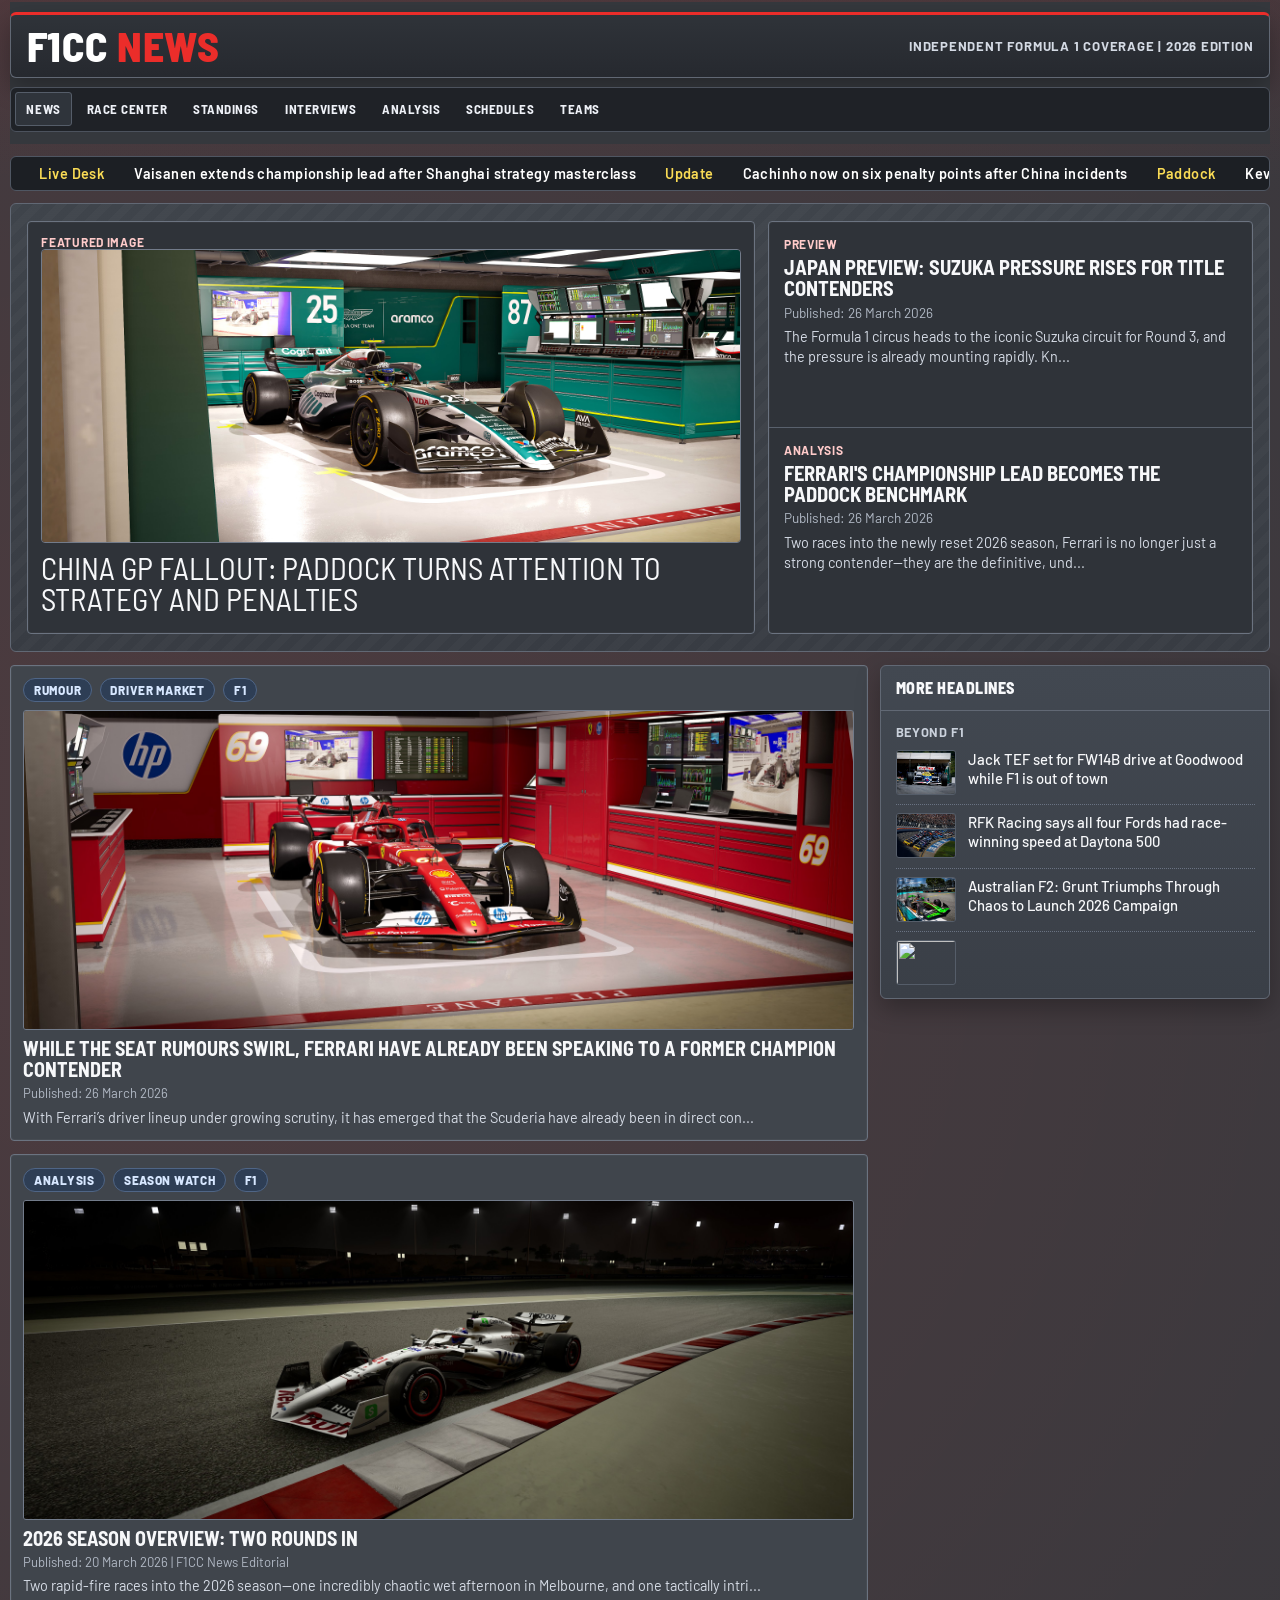
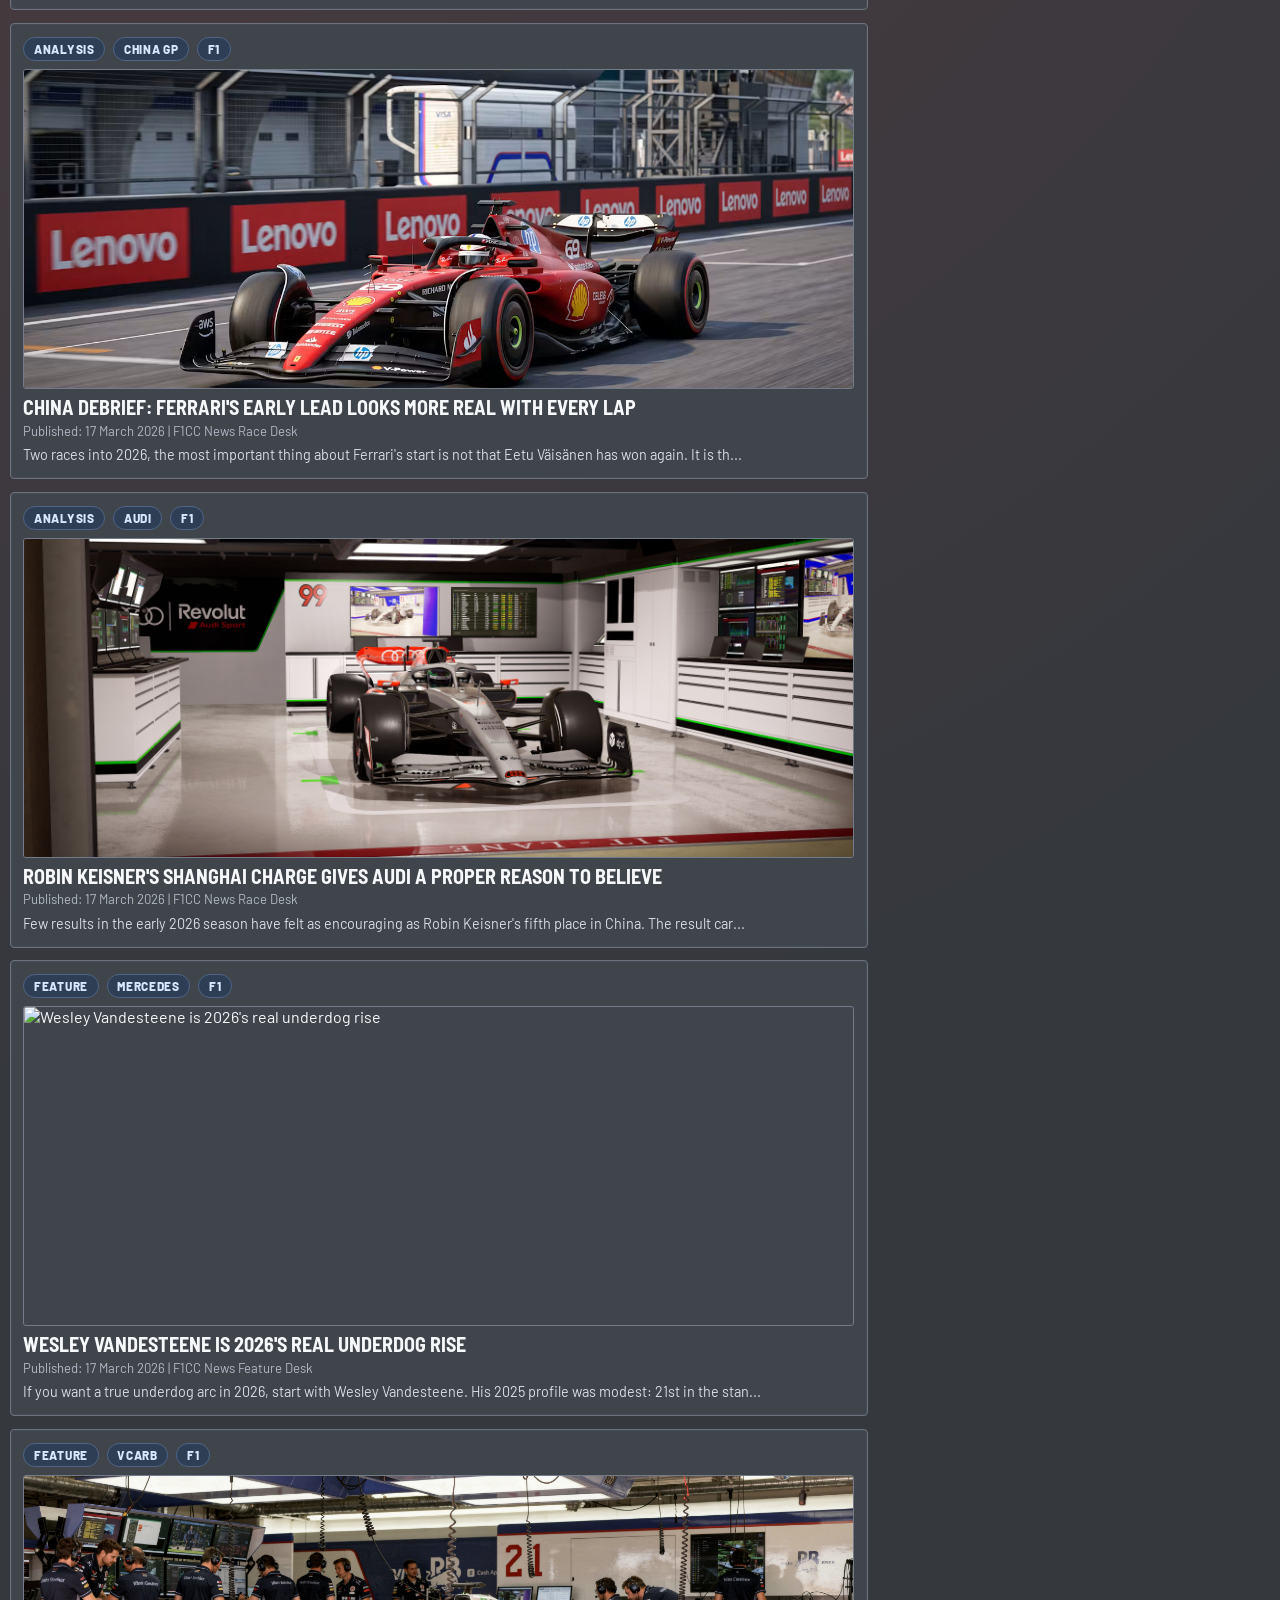
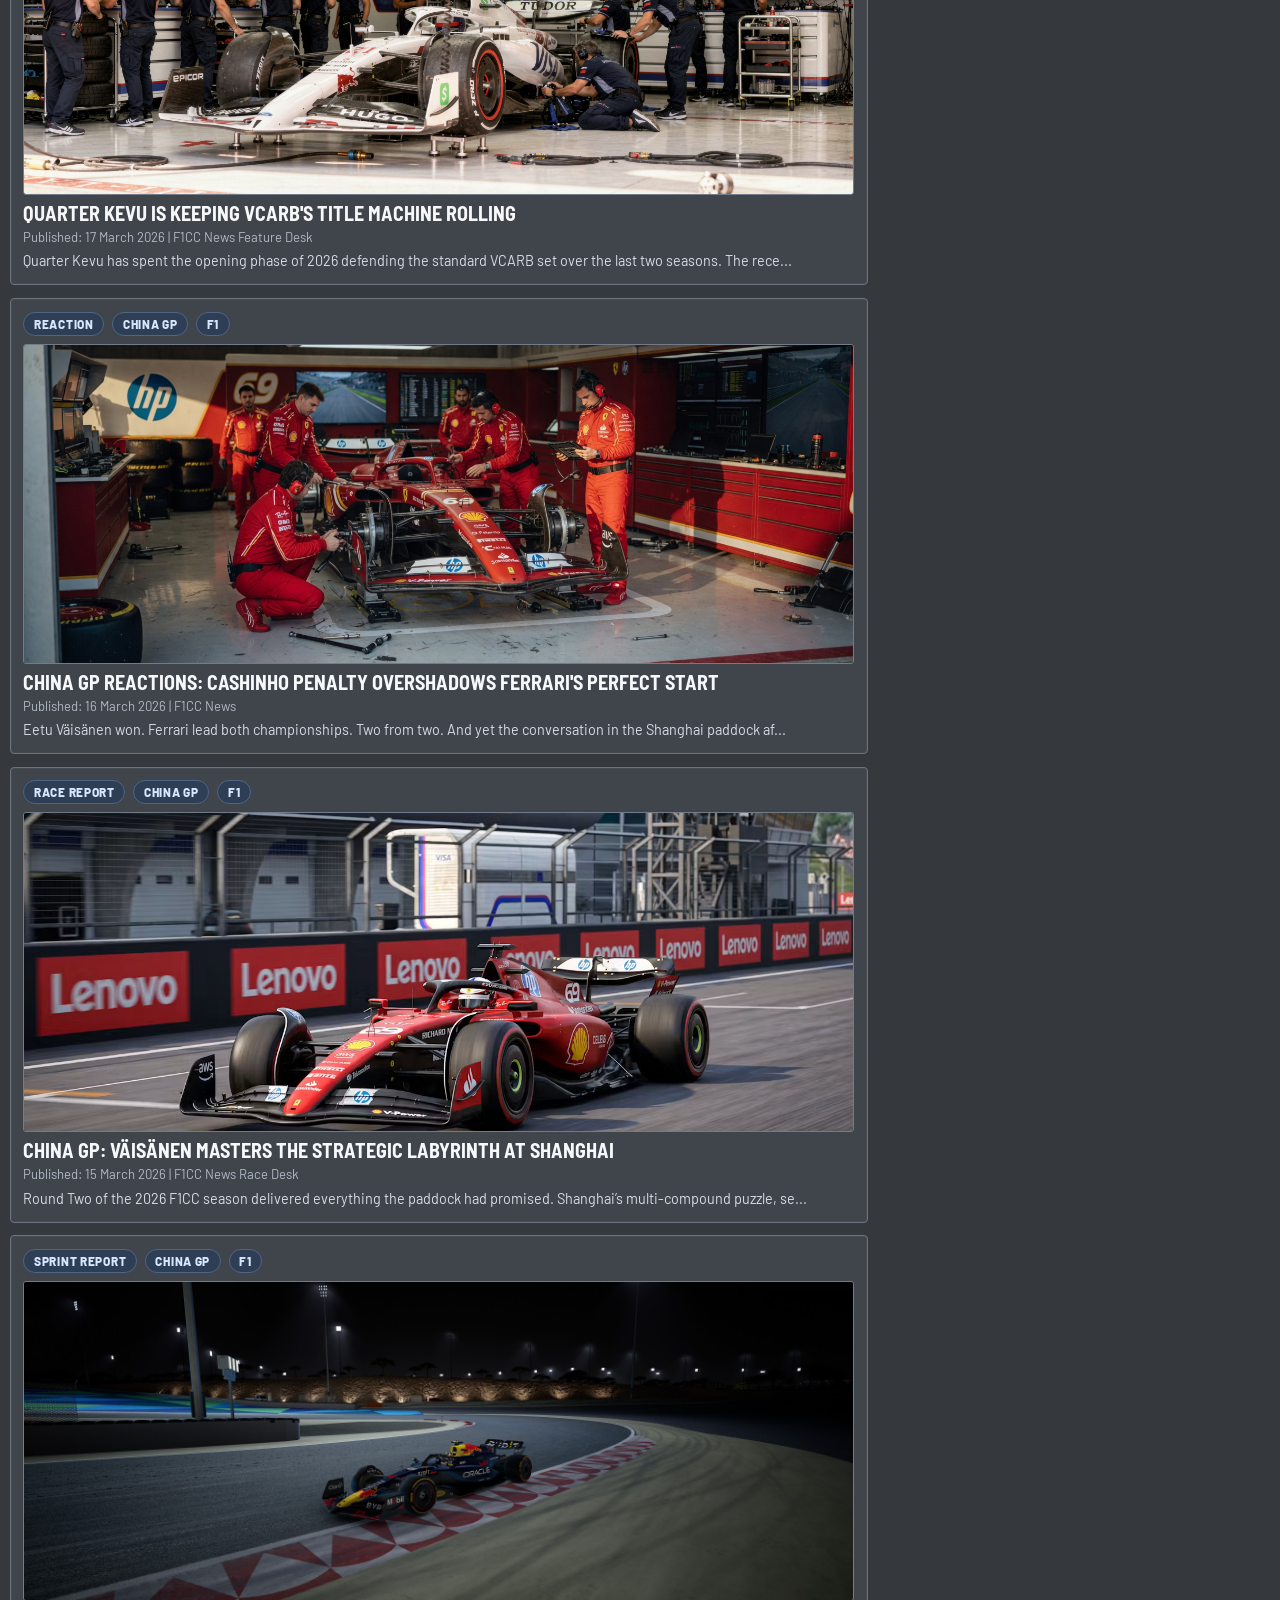
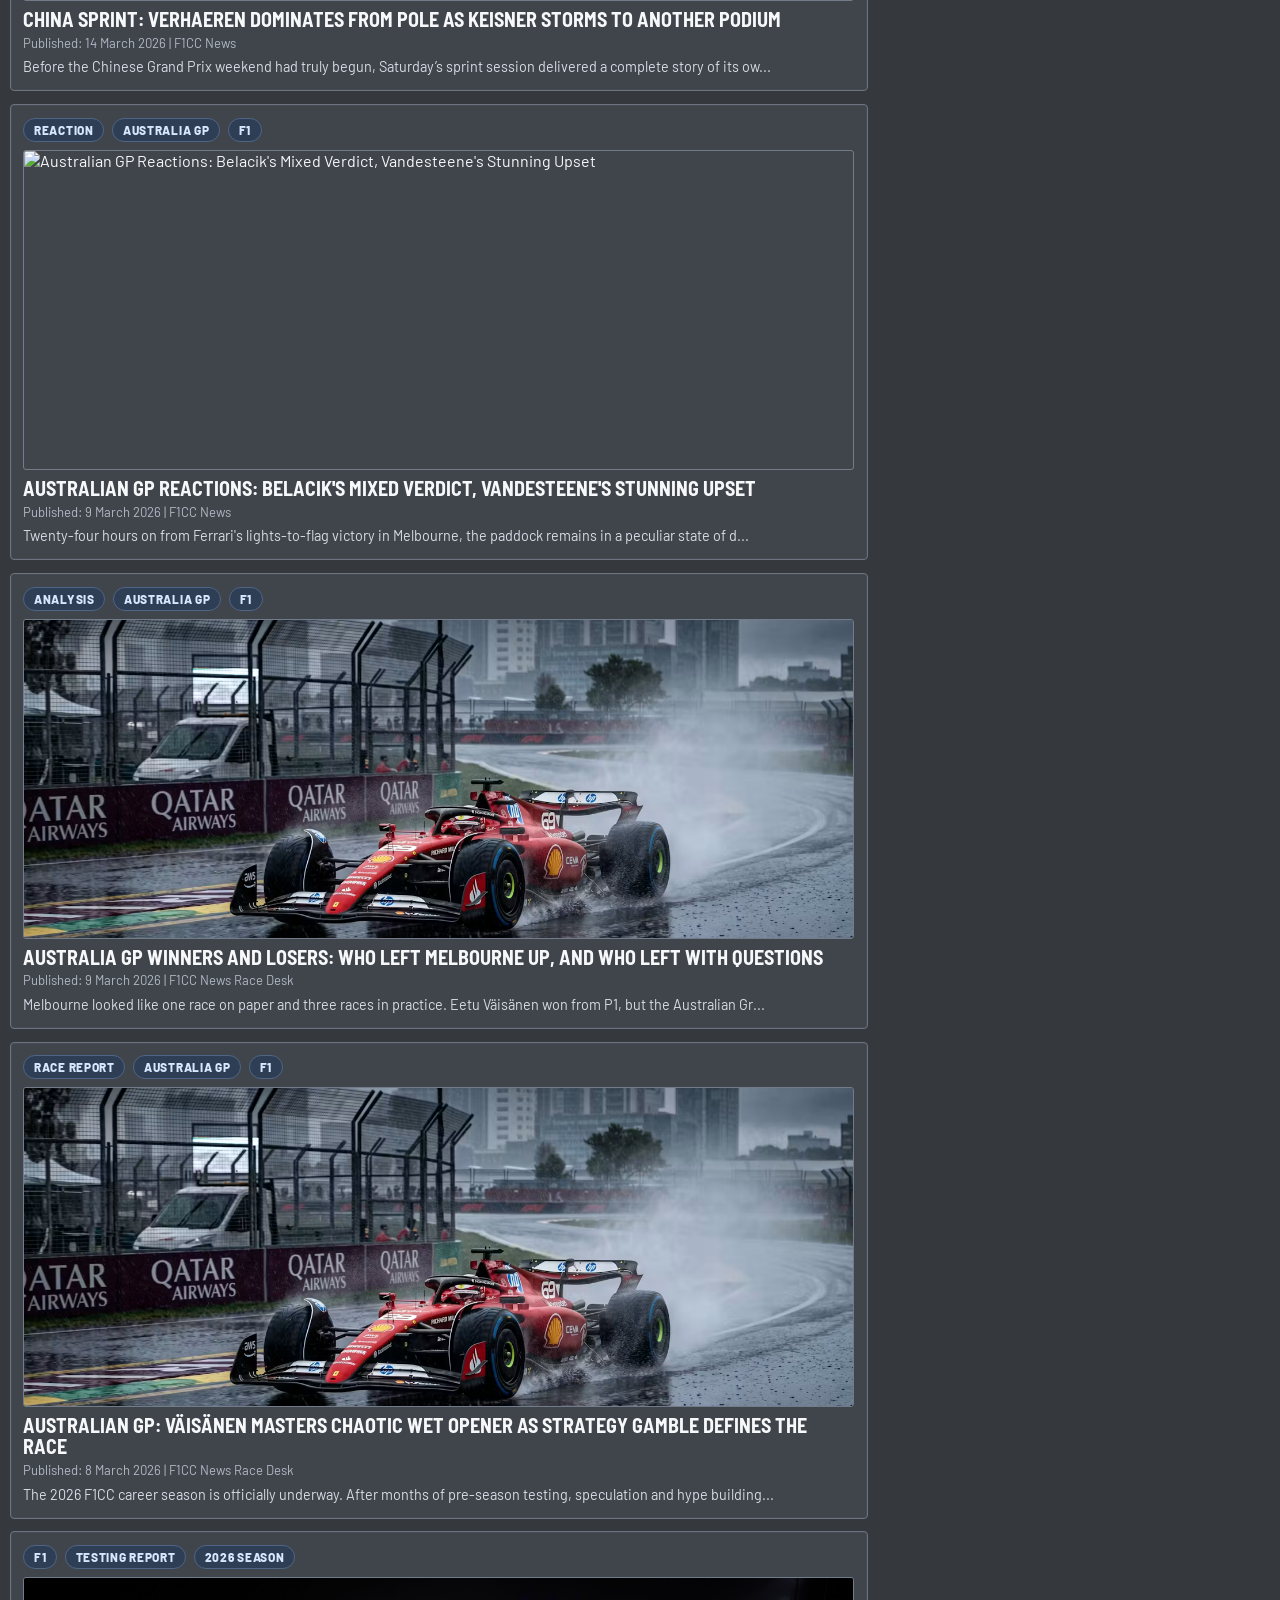
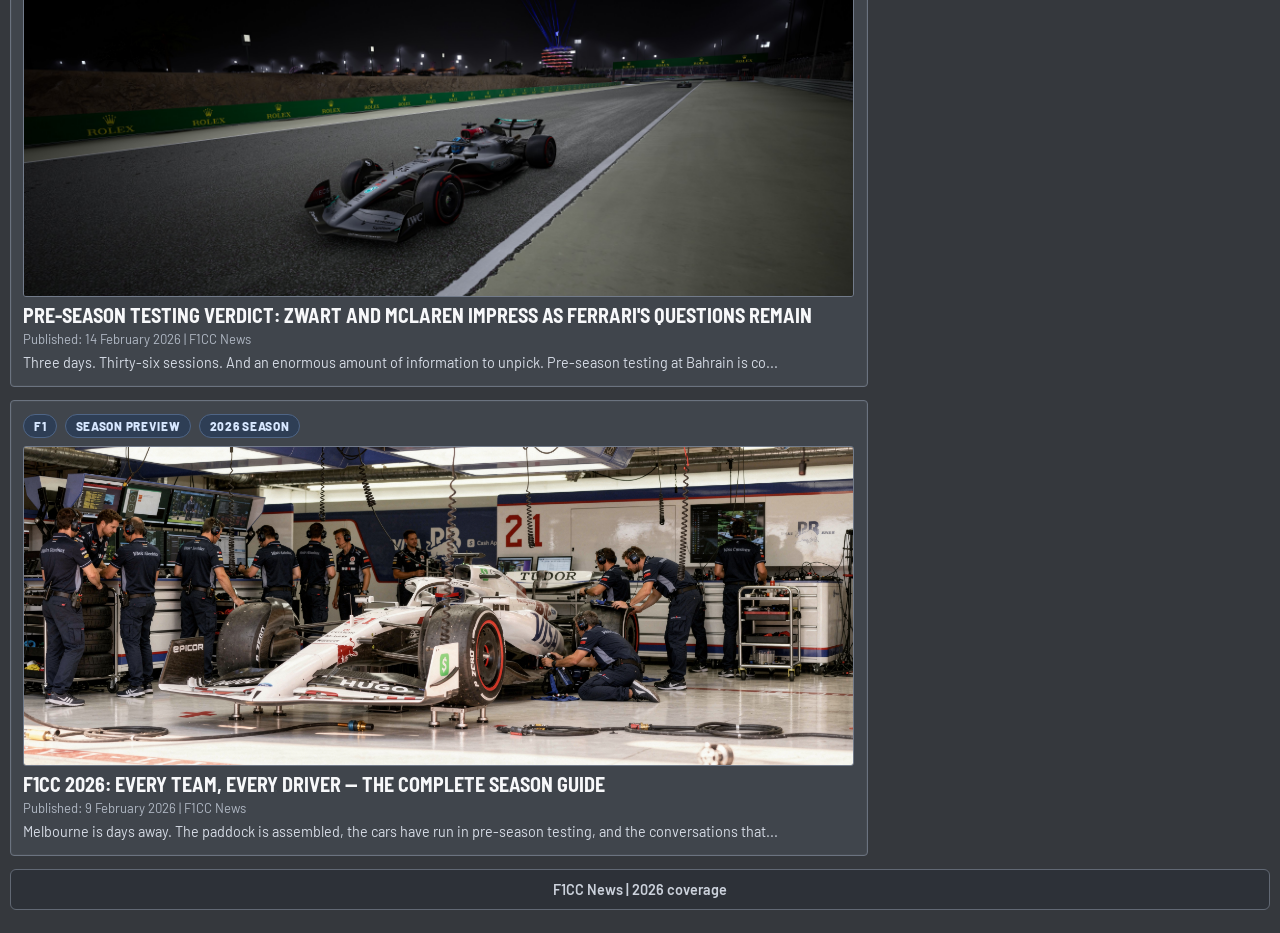
==== index.html @ 39b9d7d0 "Fix" ====
<!DOCTYPE html>
<html lang="en">
<head>
	<meta charset="UTF-8">
	<meta name="viewport" content="width=device-width, initial-scale=1.0">
	<title>F1CC News | 2026 Desk</title>
	<link rel="preconnect" href="https://fonts.googleapis.com">
	<link rel="preconnect" href="https://fonts.gstatic.com" crossorigin>
	<link href="https://fonts.googleapis.com/css2?family=Barlow:wght@400;500;700;800&family=Barlow+Semi+Condensed:wght@500;700;800&display=swap" rel="stylesheet">
	<style>
		:root {
			--bg: #35383d;
			--bg-soft: #3e4248;
			--paper: #454a51;
			--paper-2: #4a5058;
			--ink: #f7f8fa;
			--muted: #ccd2dc;
			--line: #616874;
			--brand: #eb2d2a;
			--brand-dark: #b11f1d;
			--accent: #ff514d;
			--shadow: 0 10px 24px rgba(0, 0, 0, 0.28);
			--radius: 6px;
		}

		* {
			box-sizing: border-box;
		}

		body {
			margin: 0;
			font-family: "Barlow", sans-serif;
			color: var(--ink);
			background:
				linear-gradient(180deg, rgba(235, 45, 42, 0.08), transparent 180px),
				radial-gradient(circle at 12% 12%, rgba(255, 81, 77, 0.12), transparent 28%),
				var(--bg);
			min-height: 100vh;
		}

		body.dialog-open {
			overflow: hidden;
		}

		.site-shell {
			width: min(1280px, calc(100% - 1.2rem));
			margin: 0.75rem auto 1.4rem;
			position: relative;
		}

		.topbar {
			display: flex;
			align-items: center;
			justify-content: space-between;
			border: 1px solid var(--line);
			border-radius: var(--radius);
			background: linear-gradient(180deg, #2f3339 0%, #26292f 100%);
			box-shadow: var(--shadow);
			padding: 0.7rem 1rem;
			gap: 1rem;
			overflow: hidden;
			border-top: 3px solid var(--brand);
		}

		.brand {
			font-family: "Barlow Semi Condensed", sans-serif;
			font-size: clamp(1.85rem, 4vw, 2.6rem);
			letter-spacing: 0.02em;
			line-height: 0.95;
			margin: 0;
			color: #ffffff;
			white-space: nowrap;
			font-weight: 800;
			text-transform: uppercase;
		}

		.brand span {
			color: var(--brand);
		}

		.tagline {
			font-weight: 700;
			color: #d4dae4;
			font-size: 0.82rem;
			text-transform: uppercase;
			letter-spacing: 0.06em;
			white-space: nowrap;
		}

		.nav-row {
			margin-top: 0.55rem;
			background: #1f2227;
			border: 1px solid #4c525d;
			border-radius: var(--radius);
			display: flex;
			gap: 0.2rem;
			padding: 0.28rem;
			overflow-x: auto;
		}

		.nav-link {
			color: #eef1f7;
			text-decoration: none;
			text-transform: uppercase;
			font-family: "Barlow Semi Condensed", sans-serif;
			font-weight: 700;
			letter-spacing: 0.04em;
			font-size: 0.82rem;
			padding: 0.5rem 0.65rem;
			border-radius: 3px;
			border: 1px solid transparent;
			white-space: nowrap;
		}

		.nav-link:hover,
		.nav-link.active {
			background: #2f343b;
			border-color: #555d69;
		}

		.ticker-wrap {
			margin-top: 0.7rem;
			background: #1c1f24;
			color: #fff;
			border-radius: var(--radius);
			overflow: hidden;
			border: 1px solid #4f5662;
		}

		.ticker {
			display: inline-block;
			padding: 0.5rem 0;
			white-space: nowrap;
			animation: ticker 28s linear infinite;
			font-weight: 600;
			letter-spacing: 0.03em;
			font-size: 0.9rem;
		}

		.ticker span {
			margin: 0 1.8rem;
			color: #f9db55;
		}

		@keyframes ticker {
			from { transform: translateX(0); }
			to { transform: translateX(-50%); }
		}

		.hero {
			margin-top: 0.8rem;
			padding: 1.05rem;
			border: 1px solid var(--line);
			border-radius: var(--radius);
			background: linear-gradient(180deg, #3f444b 0%, #383c43 100%);
			position: relative;
			overflow: hidden;
		}

		.hero::before {
			content: "";
			position: absolute;
			inset: 0;
			background: repeating-linear-gradient(135deg, rgba(255, 255, 255, 0.02) 0 8px, rgba(255, 255, 255, 0) 8px 16px);
			pointer-events: none;
		}

		.hero h2 {
			font-family: "Barlow Semi Condensed", sans-serif;
			font-size: clamp(1.7rem, 5vw, 2.6rem);
			margin: 0;
			color: #ffffff;
			letter-spacing: -0.02em;
			line-height: 1;
			max-width: 18ch;
			position: relative;
			z-index: 2;
			text-transform: uppercase;
		}

		.hero p {
			max-width: 75ch;
			color: #d2d9e3;
			font-size: 0.97rem;
			margin-bottom: 0;
			position: relative;
			z-index: 2;
		}

		.frontpage {
			display: grid;
			grid-template-columns: minmax(0, 1.2fr) minmax(280px, 0.8fr);
			gap: 0.8rem;
			align-items: stretch;
			position: relative;
			z-index: 2;
		}

		.feature-card,
		.headline-stack {
			border: 1px solid #6b7380;
			border-radius: 4px;
			background: #2f3339;
			box-shadow: inset 0 0 0 1px rgba(255, 255, 255, 0.03);
		}

		.feature-card {
			padding: 0.8rem;
		}

		.feature-card a,
		.headline-link {
			color: inherit;
			text-decoration: none;
		}

		.feature-title {
			margin: 0.55rem 0 0.35rem;
			font-family: "Barlow Semi Condensed", sans-serif;
			font-size: clamp(1.3rem, 2.4vw, 2rem);
			line-height: 1.02;
			text-transform: uppercase;
		}

		.feature-kicker,
		.headline-kicker {
			font-size: 0.75rem;
			text-transform: uppercase;
			letter-spacing: 0.06em;
			color: #ffcbca;
			font-weight: 700;
		}

		.feature-card .img-placeholder {
			min-height: 250px;
			margin: 0;
		}

		.feature-card img,
		.teaser-image {
			width: 100%;
			height: auto;
			max-height: 320px;
			object-fit: cover;
			border-radius: 4px;
			border: 1px solid #727b8a;
			display: block;
		}

		.headline-stack {
			display: grid;
			gap: 0;
			overflow: hidden;
		}

		.headline-link {
			display: block;
			padding: 0.95rem;
			border-bottom: 1px solid #59616d;
			transition: background 0.15s ease;
		}

		.headline-link:last-child {
			border-bottom: 0;
		}

		.headline-link:hover {
			background: #3a4048;
		}

		.headline-link h3 {
			margin: 0.35rem 0 0.25rem;
			font-family: "Barlow Semi Condensed", sans-serif;
			font-size: 1.28rem;
			line-height: 1.04;
			text-transform: uppercase;
		}

		.headline-link p {
			margin: 0;
			color: #d5dbe4;
			font-size: 0.92rem;
			line-height: 1.35;
		}

		.front-teasers {
			display: grid;
			gap: 0.8rem;
		}

		.teaser-card {
			background: #40454c;
			border: 1px solid #6b7380;
			border-radius: 4px;
			padding: 0.8rem;
			box-shadow: inset 0 0 0 1px rgba(255, 255, 255, 0.03);
		}

		.teaser-card a {
			color: inherit;
			text-decoration: none;
		}

		.teaser-card h3 {
			margin: 0.5rem 0 0.25rem;
			font-family: "Barlow Semi Condensed", sans-serif;
			font-size: 1.25rem;
			text-transform: uppercase;
			line-height: 1.05;
		}

		.teaser-card p {
			margin: 0;
			color: #d6dce6;
		}

		.content-layout {
			display: grid;
			grid-template-columns: minmax(0, 2.2fr) minmax(260px, 1fr);
			gap: 0.8rem;
			align-items: start;
			margin-top: 0.8rem;
		}

		.grid {
			display: grid;
			grid-template-columns: 1fr;
			gap: 0.8rem;
			margin-top: 0;
		}

		.article {
			background: var(--paper);
			border: 1px solid var(--line);
			border-radius: var(--radius);
			box-shadow: var(--shadow);
			overflow: hidden;
			opacity: 0;
			transform: translateY(16px);
			animation: reveal 0.55s ease forwards;
		}

		.article:nth-child(2) {
			animation-delay: 0.18s;
		}

		@keyframes reveal {
			to {
				opacity: 1;
				transform: translateY(0);
			}
		}

		.article-head {
			padding: 0.95rem 0.95rem 0.75rem;
			border-bottom: 1px solid var(--line);
			background: linear-gradient(180deg, #4d535c 0%, #434952 100%);
		}

		.label-row {
			display: flex;
			flex-wrap: wrap;
			gap: 0.5rem;
			margin-bottom: 0.65rem;
		}

		.pill {
			border-radius: 999px;
			padding: 0.25rem 0.6rem;
			font-size: 0.74rem;
			font-weight: 800;
			letter-spacing: 0.06em;
			text-transform: uppercase;
			border: 1px solid transparent;
		}

		.pill.breaking {
			background: #582527;
			color: #ffd2d0;
			border-color: #8a3b3f;
		}

		.pill.analysis {
			background: #2e3e55;
			color: #d7e7ff;
			border-color: #4f6586;
		}

		.article h3 {
			margin: 0;
			font-size: clamp(1.32rem, 2.4vw, 1.95rem);
			line-height: 1.06;
			font-family: "Barlow Semi Condensed", sans-serif;
			text-transform: uppercase;
			letter-spacing: -0.01em;
		}

		.meta {
			margin-top: 0.55rem;
			color: #c7cdd7;
			font-weight: 600;
			font-size: 0.85rem;
		}

		.action-row {
			display: flex;
			flex-wrap: wrap;
			gap: 0.45rem;
			margin-top: 0.75rem;
		}

		.fake-btn {
			background: #2a2e35;
			color: #f5f7fc;
			border: 1px solid #666f7c;
			border-radius: 3px;
			padding: 0.35rem 0.55rem;
			font-size: 0.74rem;
			font-weight: 700;
			letter-spacing: 0.04em;
			text-transform: uppercase;
		}

		.fake-btn.primary {
			background: #a52624;
			border-color: #d53f3c;
		}

		.article-body {
			padding: 0.95rem;
			line-height: 1.55;
			font-size: 0.98rem;
			color: #eef2f8;
		}

		.img-placeholder {
			display: grid;
			place-items: center;
			min-height: 210px;
			margin: 0.5rem 0 0.8rem;
			border-radius: 4px;
			border: 1px dashed #7c8695;
			background:
				linear-gradient(180deg, rgba(255, 255, 255, 0.03), rgba(255, 255, 255, 0.01)),
				repeating-linear-gradient(45deg, rgba(255, 255, 255, 0.03) 0 10px, rgba(255, 255, 255, 0) 10px 20px);
			color: #d4dbe7;
			font-family: "Barlow Semi Condensed", sans-serif;
			font-size: 0.96rem;
			letter-spacing: 0.05em;
			text-transform: uppercase;
		}

		.image-card {
			margin: 0.5rem 0 0.8rem;
		}

		.image-card img {
			display: block;
			width: 100%;
			height: auto;
			max-height: 420px;
			object-fit: cover;
			border-radius: 4px;
			border: 1px solid #727b8a;
		}

		.image-card figcaption {
			font-size: 0.78rem;
			color: #c3cbd8;
			margin-top: 0.36rem;
			text-transform: uppercase;
			letter-spacing: 0.04em;
		}

		.img-slot {
			display: flex;
			flex-direction: column;
			gap: 0.32rem;
		}

		.img-slot img {
			display: block;
			width: 100%;
			height: 92px;
			object-fit: cover;
			border-radius: 4px;
			border: 1px solid #727b8a;
		}

		.img-row {
			display: grid;
			grid-template-columns: repeat(3, minmax(0, 1fr));
			gap: 0.45rem;
			margin: 0.35rem 0 0.8rem;
		}

		.img-row .img-placeholder {
			min-height: 92px;
			margin: 0;
			font-size: 0.75rem;
		}

		.article-body h4 {
			margin: 1.15rem 0 0.5rem;
			font-size: 1.05rem;
			color: #ffffff;
			border-left: 3px solid var(--brand);
			padding-left: 0.5rem;
			line-height: 1.2;
			text-transform: uppercase;
			font-family: "Barlow Semi Condensed", sans-serif;
			letter-spacing: 0.03em;
		}

		.article-body p {
			margin: 0.6rem 0;
		}

		dialog.news-dialog {
			width: min(980px, calc(100% - 1rem));
			max-height: calc(100vh - 1rem);
			padding: 0;
			border: 1px solid #6b7380;
			border-radius: 6px;
			background: #3f444b;
			color: var(--ink);
			box-shadow: 0 22px 60px rgba(0, 0, 0, 0.55);
			overflow: auto;
		}

		dialog.news-dialog::backdrop {
			background: rgba(7, 8, 10, 0.78);
			backdrop-filter: blur(2px);
		}

		.dialog-bar {
			display: flex;
			align-items: center;
			justify-content: space-between;
			gap: 0.75rem;
			padding-bottom: 0.65rem;
			margin-bottom: 0.65rem;
			border-bottom: 1px solid #69727f;
		}

		.dialog-label {
			font-family: "Barlow Semi Condensed", sans-serif;
			text-transform: uppercase;
			letter-spacing: 0.05em;
			font-size: 0.85rem;
			font-weight: 800;
			color: #ffcbca;
		}

		.dialog-close {
			border: 1px solid #69727f;
			border-radius: 3px;
			background: #2d3138;
			color: #ffffff;
			padding: 0.35rem 0.6rem;
			font-weight: 700;
			text-transform: uppercase;
			letter-spacing: 0.04em;
		}

		.dialog-close:hover {
			background: #3a4048;
		}

		.dialog-shell {
			padding: 0.95rem;
		}

		.sidebar {
			border: 1px solid var(--line);
			border-radius: var(--radius);
			background: linear-gradient(180deg, #424851 0%, #3a3f47 100%);
			box-shadow: var(--shadow);
			overflow: hidden;
		}

		.sidebar-head {
			padding: 0.8rem 0.9rem;
			border-bottom: 1px solid var(--line);
			font-family: "Barlow Semi Condensed", sans-serif;
			font-size: 1rem;
			font-weight: 800;
			text-transform: uppercase;
			letter-spacing: 0.03em;
		}

		.side-block {
			padding: 0.8rem 0.9rem;
			border-bottom: 1px solid #58606d;
		}

		.side-block:last-child {
			border-bottom: 0;
		}

		.side-title {
			margin: 0 0 0.6rem;
			font-size: 0.8rem;
			text-transform: uppercase;
			letter-spacing: 0.05em;
			color: #cad1dc;
		}

		.side-list {
			list-style: none;
			margin: 0;
			padding: 0;
			display: grid;
			gap: 0.5rem;
		}

		.side-list li {
			padding-bottom: 0.45rem;
			border-bottom: 1px dotted #697282;
			font-size: 0.93rem;
			line-height: 1.25;
		}

		.side-list li:last-child {
			border-bottom: 0;
			padding-bottom: 0;
		}

		.side-thumb {
			min-height: 72px;
			margin-top: 0.55rem;
		}

		footer {
			margin-top: 0.8rem;
			border: 1px solid var(--line);
			border-radius: var(--radius);
			padding: 0.7rem 0.95rem;
			background: #2d3138;
			font-weight: 600;
			color: #ccd2dc;
			text-align: center;
			font-size: 0.9rem;
		}

		@media (max-width: 980px) {
			.content-layout {
				grid-template-columns: 1fr;
			}

			.frontpage {
				grid-template-columns: 1fr;
			}

			.sidebar {
				order: -1;
			}
		}

		@media (max-width: 720px) {
			.site-shell {
				width: calc(100% - 0.7rem);
				margin-top: 0.35rem;
			}

			.topbar {
				flex-direction: column;
				align-items: flex-start;
			}

			.tagline {
				font-size: 0.72rem;
			}

			.hero {
				padding: 0.85rem;
			}

			.article-head,
			.article-body {
				padding: 0.82rem;
			}

			.img-row {
				grid-template-columns: repeat(2, minmax(0, 1fr));
			}
		}
	</style>
</head>
<body>
	<main class="site-shell">
		<div class="sticky-header" style="position: sticky; top: 0; z-index: 100; padding-top: 0.6rem; padding-bottom: 0.8rem; margin-top: -0.6rem; background: var(--bg);">
        <header class="topbar">
          <a href="index.html" style="text-decoration: none; color: inherit;"><h1 class="brand">F1CC <span>News</span></h1></a>
          <div class="tagline">Independent Formula 1 Coverage | 2026 Edition</div>
        </header>
        <nav class="nav-row" style="margin-top: 0.55rem; background: #1f2227; border: 1px solid #4c525d; border-radius: var(--radius); display: flex; gap: 0.2rem; padding: 0.28rem; overflow-x: auto;" aria-label="Primary">
          <a class="nav-link active" href="index.html" style="color: #eef1f7; text-decoration: none; text-transform: uppercase; font-family: 'Barlow Semi Condensed', sans-serif; font-weight: 700; letter-spacing: 0.04em; font-size: 0.82rem; padding: 0.5rem 0.65rem; border-radius: 3px; white-space: nowrap;">News</a>
          <a class="nav-link" href="#" style="color: #eef1f7; text-decoration: none; text-transform: uppercase; font-family: 'Barlow Semi Condensed', sans-serif; font-weight: 700; letter-spacing: 0.04em; font-size: 0.82rem; padding: 0.5rem 0.65rem; border-radius: 3px; white-space: nowrap;">Race Center</a>
          <a class="nav-link" href="https://jrfoster09.github.io/f1cc-wiki/pages/season.html?year=2026" style="color: #eef1f7; text-decoration: none; text-transform: uppercase; font-family: 'Barlow Semi Condensed', sans-serif; font-weight: 700; letter-spacing: 0.04em; font-size: 0.82rem; padding: 0.5rem 0.65rem; border-radius: 3px; white-space: nowrap;">Standings</a>
          <a class="nav-link" href="#" style="color: #eef1f7; text-decoration: none; text-transform: uppercase; font-family: 'Barlow Semi Condensed', sans-serif; font-weight: 700; letter-spacing: 0.04em; font-size: 0.82rem; padding: 0.5rem 0.65rem; border-radius: 3px; white-space: nowrap;">Interviews</a>
          <a class="nav-link" href="#" style="color: #eef1f7; text-decoration: none; text-transform: uppercase; font-family: 'Barlow Semi Condensed', sans-serif; font-weight: 700; letter-spacing: 0.04em; font-size: 0.82rem; padding: 0.5rem 0.65rem; border-radius: 3px; white-space: nowrap;">Analysis</a>
          <a class="nav-link" href="#" style="color: #eef1f7; text-decoration: none; text-transform: uppercase; font-family: 'Barlow Semi Condensed', sans-serif; font-weight: 700; letter-spacing: 0.04em; font-size: 0.82rem; padding: 0.5rem 0.65rem; border-radius: 3px; white-space: nowrap;">Schedules</a>
          <a class="nav-link" href="https://jrfoster09.github.io/f1cc-wiki/pages/teams.html" style="color: #eef1f7; text-decoration: none; text-transform: uppercase; font-family: 'Barlow Semi Condensed', sans-serif; font-weight: 700; letter-spacing: 0.04em; font-size: 0.82rem; padding: 0.5rem 0.65rem; border-radius: 3px; white-space: nowrap;">Teams</a>
        </nav>
      </div>

		<div class="ticker-wrap" aria-label="news ticker">
			<div class="ticker">
				<span>Live Desk</span>Vaisanen extends championship lead after Shanghai strategy masterclass<span>Update</span>Cachinho now on six penalty points after China incidents<span>Paddock</span>Kevu limits losses and stays in title range<span>Focus</span>Suzuka pressure mounts before Round 3
			</div>
		</div>

		<section class="hero" id="hero-container"></section>

		<div class="content-layout">
			<section class="front-teasers" id="teasers-container"></section>

<!--
			<aside class="sidebar" aria-label="More stories">
				<div class="sidebar-head">More Headlines</div>
				<section class="side-block">
					<h4 class="side-title">Latest Updates</h4>
					<ul class="side-list">
						<li>JackTEF set for FW14B drive at Goodwood while F1 is out of town</li>
						<li>Ferrari approach to Liam Dela Cruz reportedly rejected after retirement</li>
						<li>RFK Racing says all four Fords had race-winning speed at Daytona 500</li>
					</ul>
					<div class="img-slot side-thumb">
						<img src="images/Fer EV Garage.jpg" alt="News headline image 1">
						<div class="img-placeholder">Sidebar image slot 1</div>
					</div>
				</section>

				<section class="side-block">
					<h4 class="side-title">Latest On Track</h4>
					<ul class="side-list">
						<li>China GP fallout: paddock turns attention to strategy and penalties</li>
						<li>Japan preview: Suzuka pressure rises for title contenders</li>
						<li>Ferrari's championship lead becomes the paddock benchmark</li>
					</ul>
					<div class="img-slot side-thumb">
						<img src="images/RB Roy Garage.png" alt="News headline image 2">
						<div class="img-placeholder">Sidebar image slot 2</div>
					</div>
				</section>
			</aside>
-->
			<div id="sidebar-container"></div>
		</div>

		<footer>
			F1CC News | 2026 coverage
		</footer>
	</main>
	<script src="stories.js"></script>
  <script src="sidebar.js"></script>







<script>
  function extractSnippet(html) {
      if (!html) return '';
      const tmp = document.createElement('div');
      tmp.innerHTML = html;
      let text = tmp.textContent || tmp.innerText || '';
      text = text.trim();
      return text.length > 120 ? text.substring(0, 117) + '...' : text;
  }

  function parseDateFromMeta(meta) {
    const m = (meta || '').match(/Published:\s*(\d+)\s+(\w+)\s+(\d{4})/);
    if (!m) return new Date(0);
    return new Date(m[2] + ' ' + m[1] + ', ' + m[3]);
  }

  async function initFrontPage() {
    await window.loadStories();
    const storiesArray = Object.entries(window.stories)
      .map(([key, story]) => ({ key, ...story }))
      .filter(s => Array.isArray(s.tags) && s.tags.includes('F1'));

    storiesArray.sort((a, b) => parseDateFromMeta(b.meta) - parseDateFromMeta(a.meta));

    const leadStory = storiesArray[0] || {};
    const topStory1 = storiesArray[1] || {};
    const topStory2 = storiesArray[2] || {};
    const teasers = storiesArray.slice(3);

    const heroContainer = document.getElementById('hero-container');
    if (heroContainer && leadStory.key) {
        heroContainer.innerHTML = `
        <div class="frontpage">
            <div class="feature-card">
                <div class="feature-kicker">Featured Image</div>
                <a href="article.html?story=${leadStory.key}" aria-label="Open ${leadStory.title}">
                    <img src="${leadStory.image}" alt="Lead Image" style="width:100%;height:auto;max-height:320px;object-fit:cover;border-radius:4px;border:1px solid #727b8a;display:block;">
                </a>
                <a href="article.html?story=${leadStory.key}">
                    <div class="feature-title">${leadStory.title}</div>
                </a>
            </div>
            <div class="headline-stack" aria-label="Top headlines">
                ${topStory1.key ? `<a class="headline-link" href="article.html?story=${topStory1.key}">
                    <div class="headline-kicker">${topStory1.kicker || 'Top Story'}</div>
                    <h3>${topStory1.title}</h3>
                    <p style="color: #b0b8c4; font-size: 0.85rem; margin-bottom: 0.3rem;">${topStory1.meta}</p>
                    <p style="color: #d6dce6; font-size: 0.9rem; line-height: 1.4;">${extractSnippet(topStory1.body)}</p>
                </a>` : ''}
                ${topStory2.key ? `<a class="headline-link" href="article.html?story=${topStory2.key}">
                    <div class="headline-kicker">${topStory2.kicker || 'Analysis'}</div>
                    <h3>${topStory2.title}</h3>
                    <p style="color: #b0b8c4; font-size: 0.85rem; margin-bottom: 0.3rem;">${topStory2.meta}</p>
                    <p style="color: #d6dce6; font-size: 0.9rem; line-height: 1.4;">${extractSnippet(topStory2.body)}</p>
                </a>` : ''}
            </div>
        </div>`;
    }

    const teasersContainer = document.getElementById('teasers-container');
    if (teasersContainer && teasers.length > 0) {
        teasersContainer.innerHTML = teasers.map(story => `
            <div class="teaser-card">
                <div class="label-row" style="display: flex; gap: 0.5rem; flex-wrap: wrap; margin-bottom: 0.5rem;">
                    ${(story.tags || []).map(tag => `<a href="tags.html?tag=${encodeURIComponent(tag)}" class="pill ${tag.toLowerCase() === 'breaking' ? 'breaking' : 'analysis'}">${tag}</a>`).join('')}
                </div>
                <a href="article.html?story=${story.key}">
                    <img class="teaser-image" src="${story.image}" alt="${story.title}" style="width:100%;height:auto;aspect-ratio:3/2;object-fit:cover;margin:0.5rem 0;border-radius:3px;">
                    <h3>${story.title}</h3>
                </a>
                <p style="color: #b0b8c4; font-size: 0.82rem; margin-top: 0.3rem; margin-bottom: 0.4rem;">${story.meta}</p>
                <p style="color: #d6dce6; font-size: 0.9rem; line-height: 1.4;">${extractSnippet(story.body)}</p>
            </div>
        `).join('');
    }
  }

  document.addEventListener('DOMContentLoaded', initFrontPage);
</script>
</body>
</html>
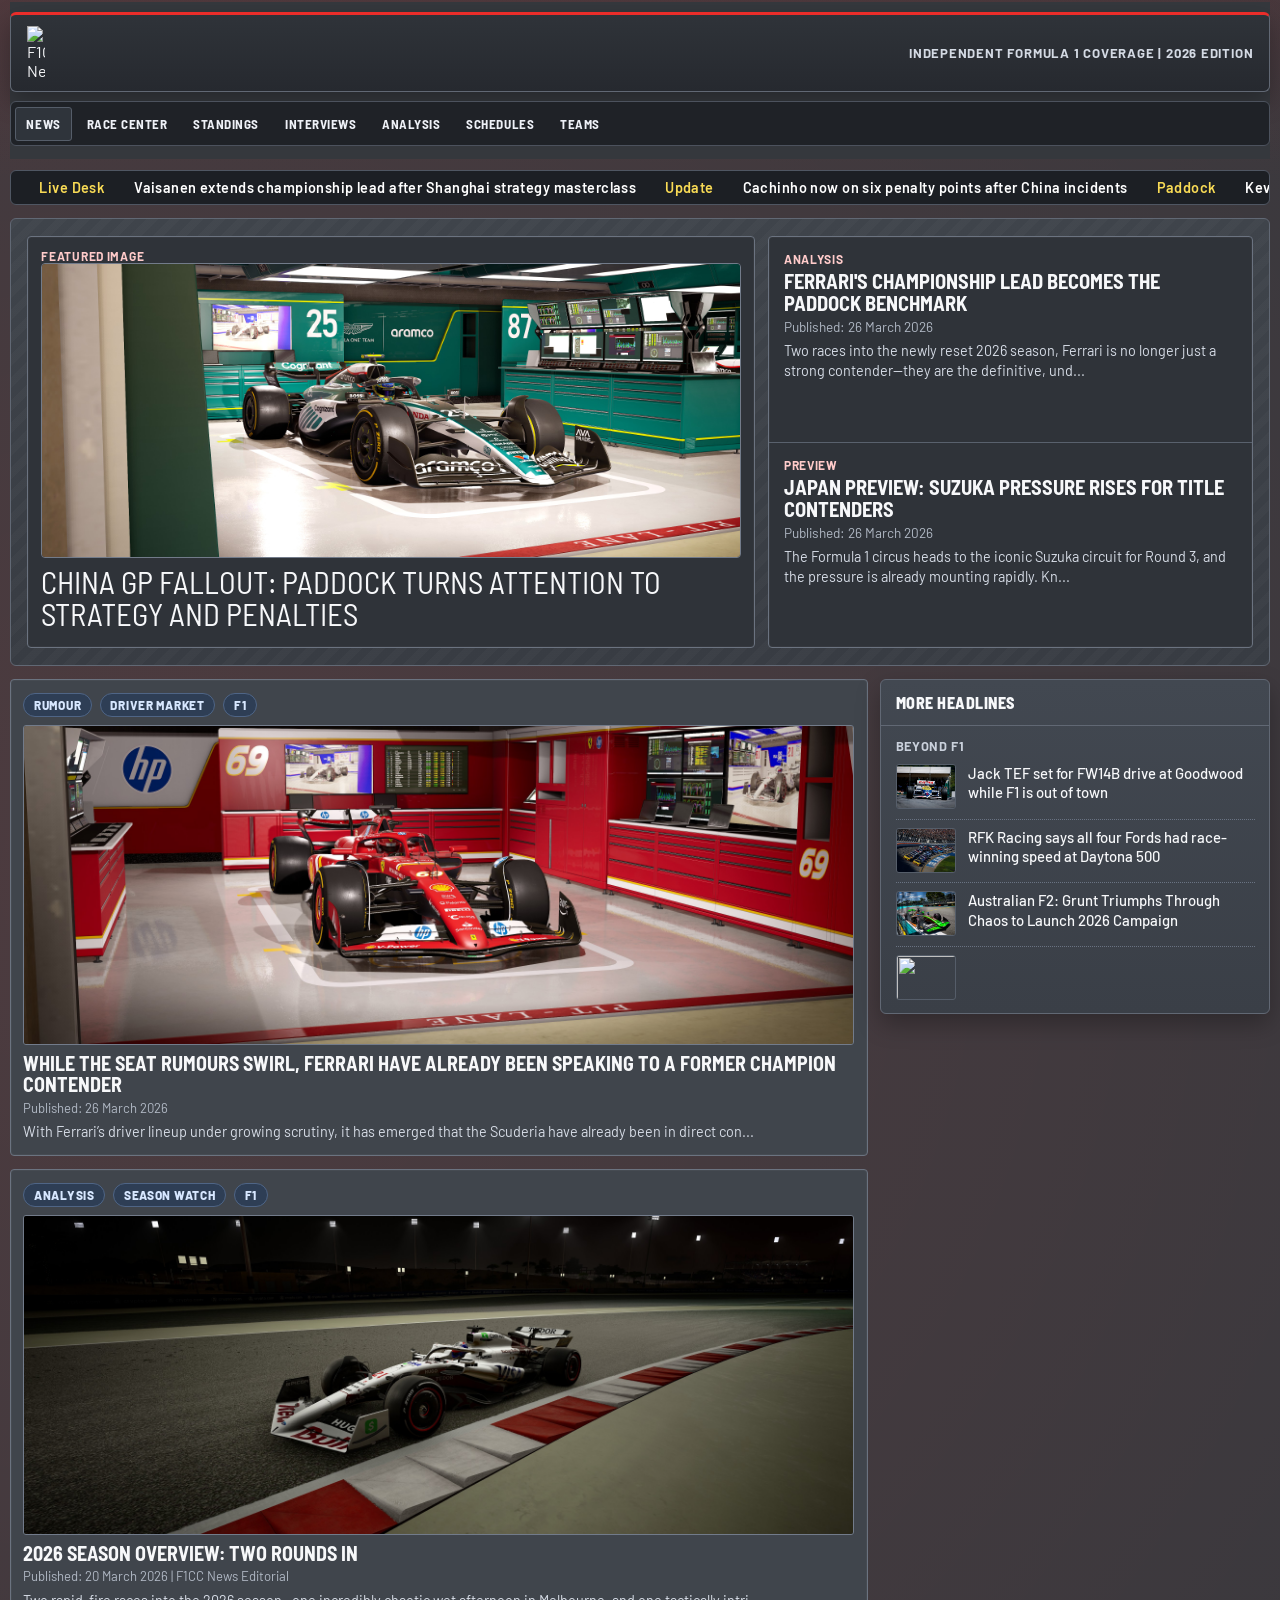
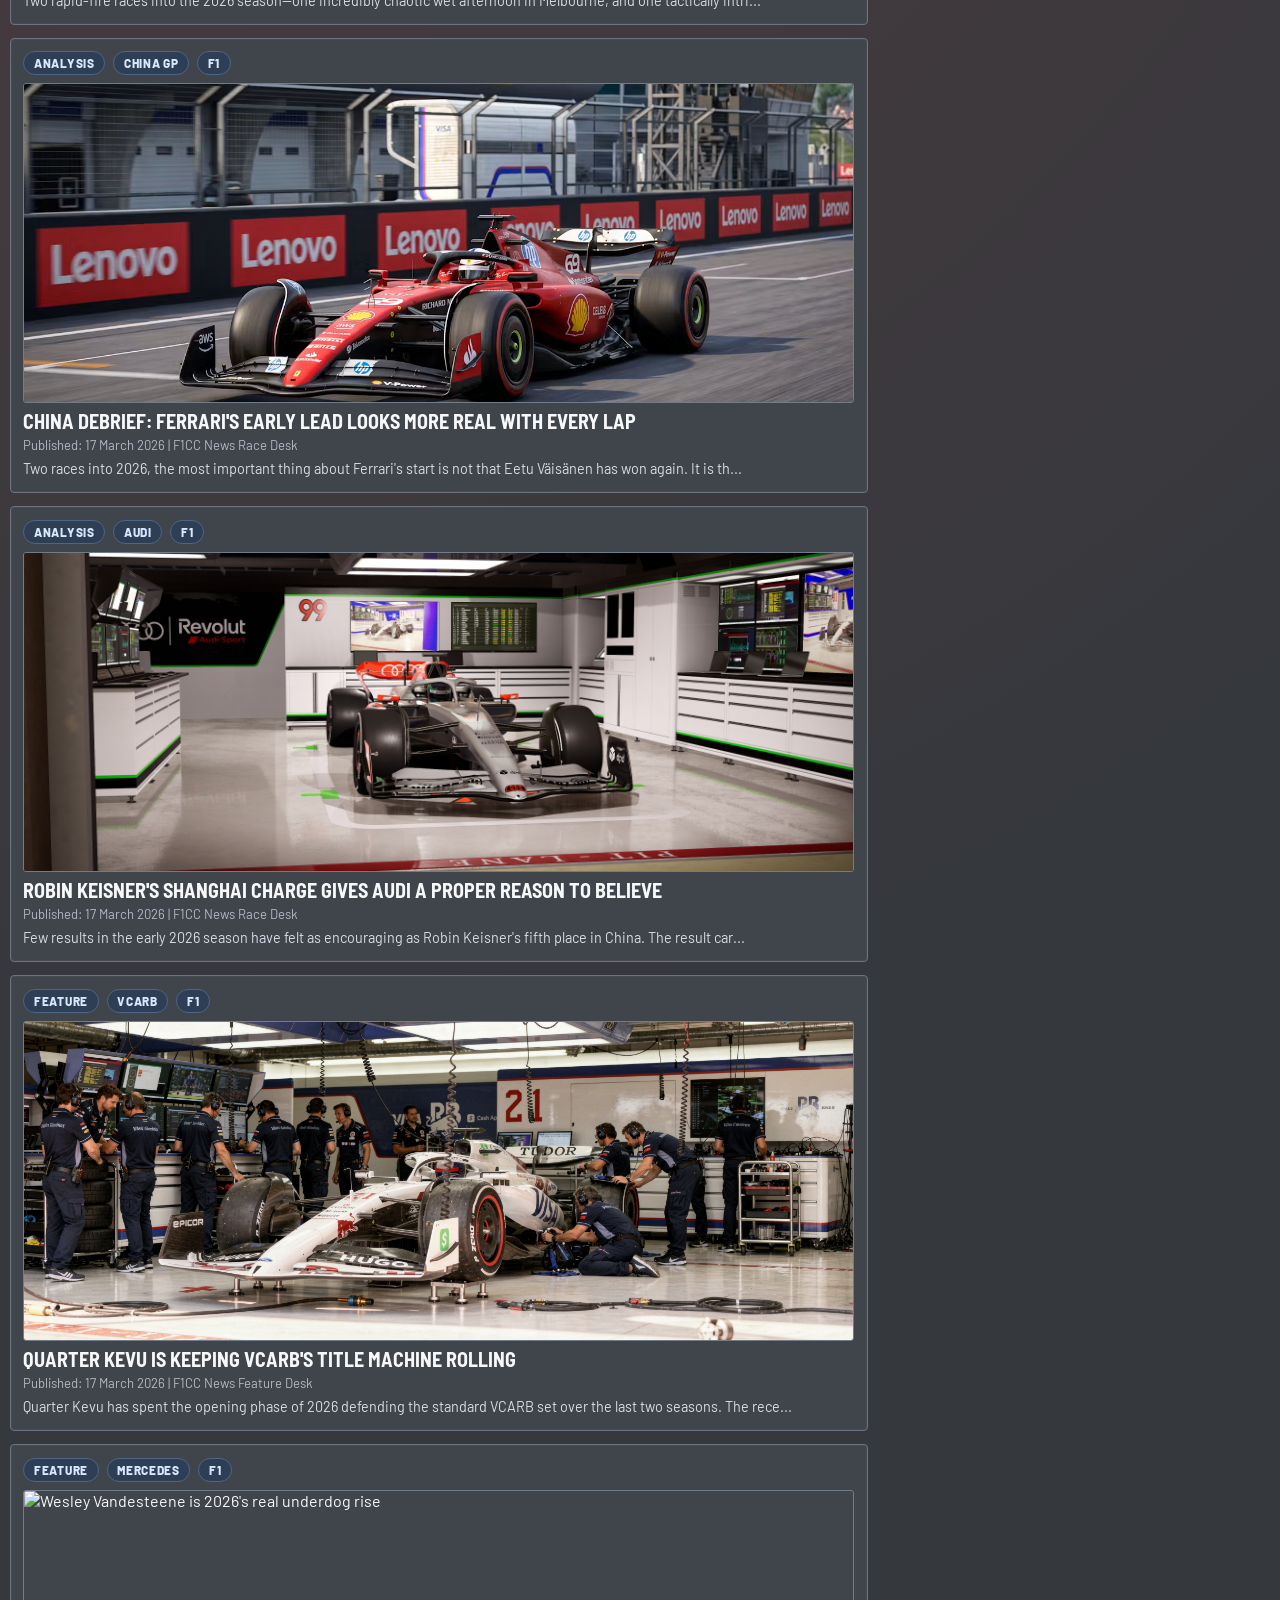
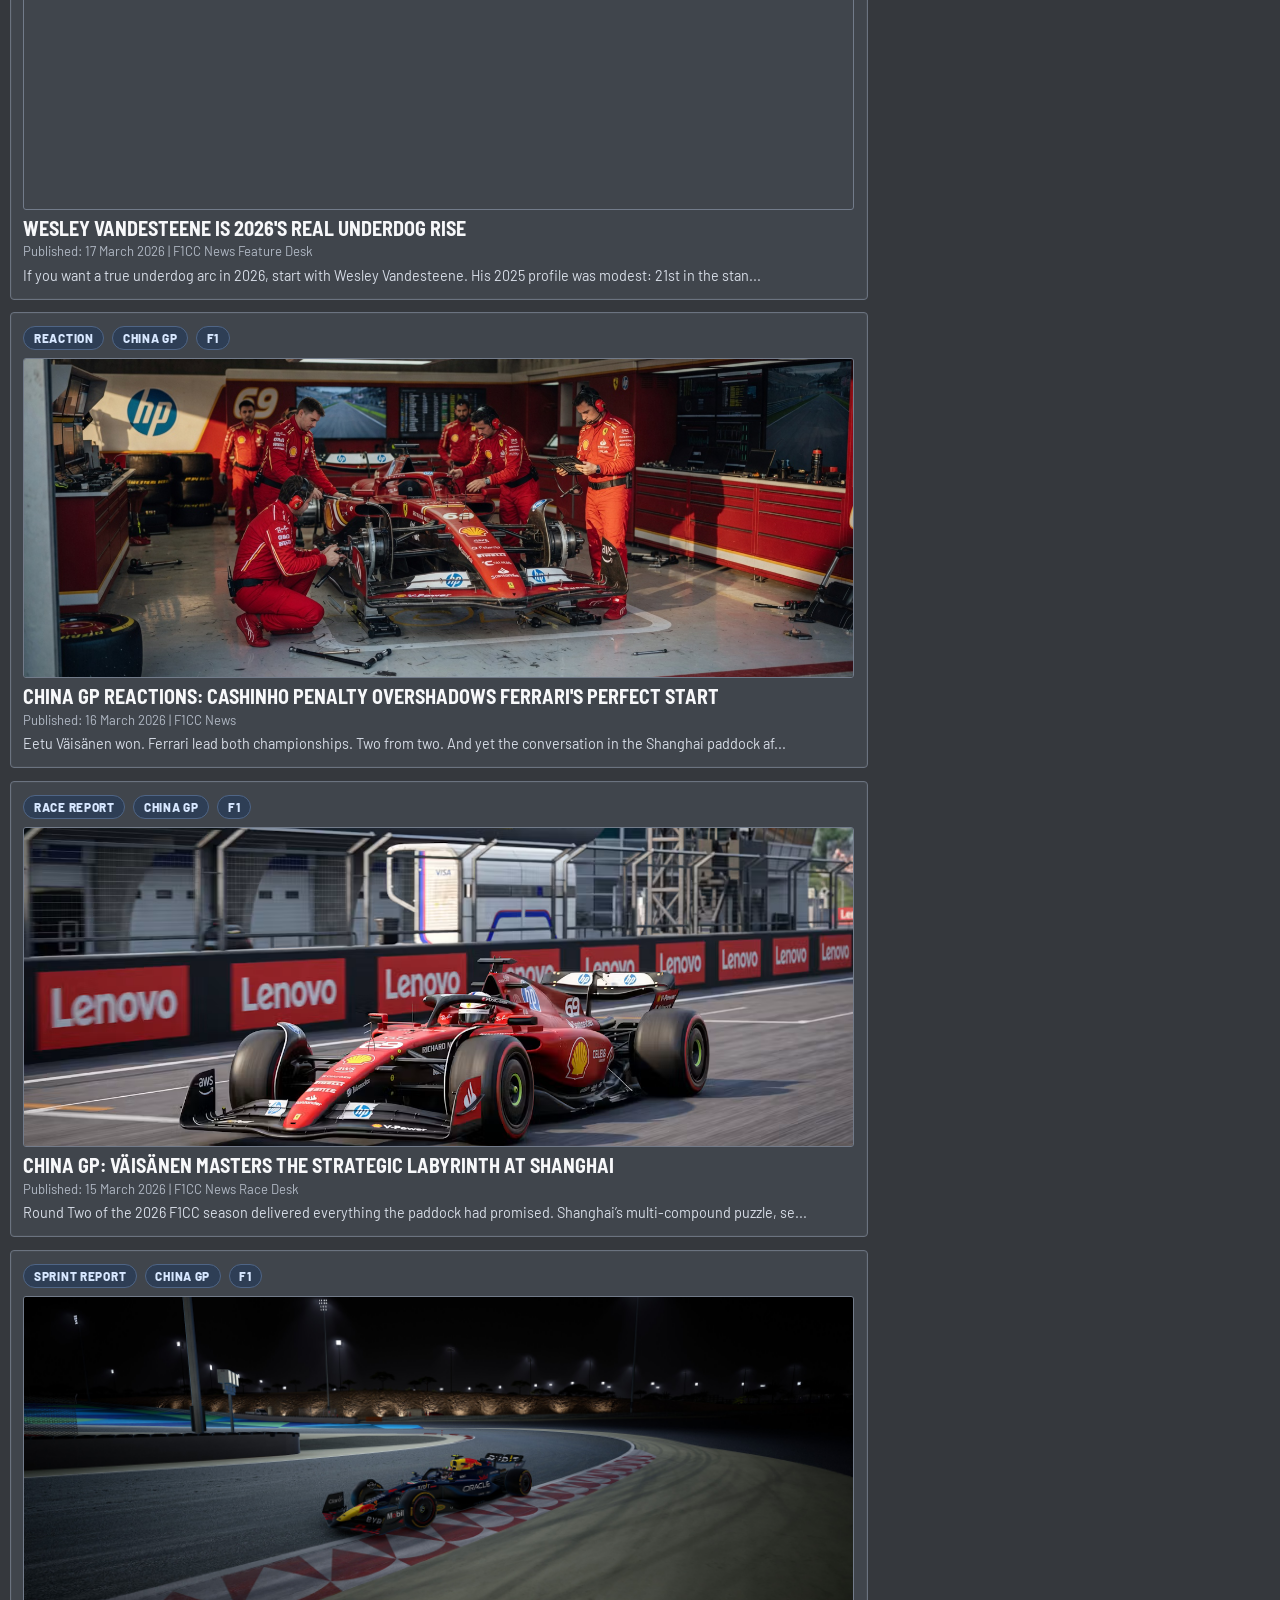
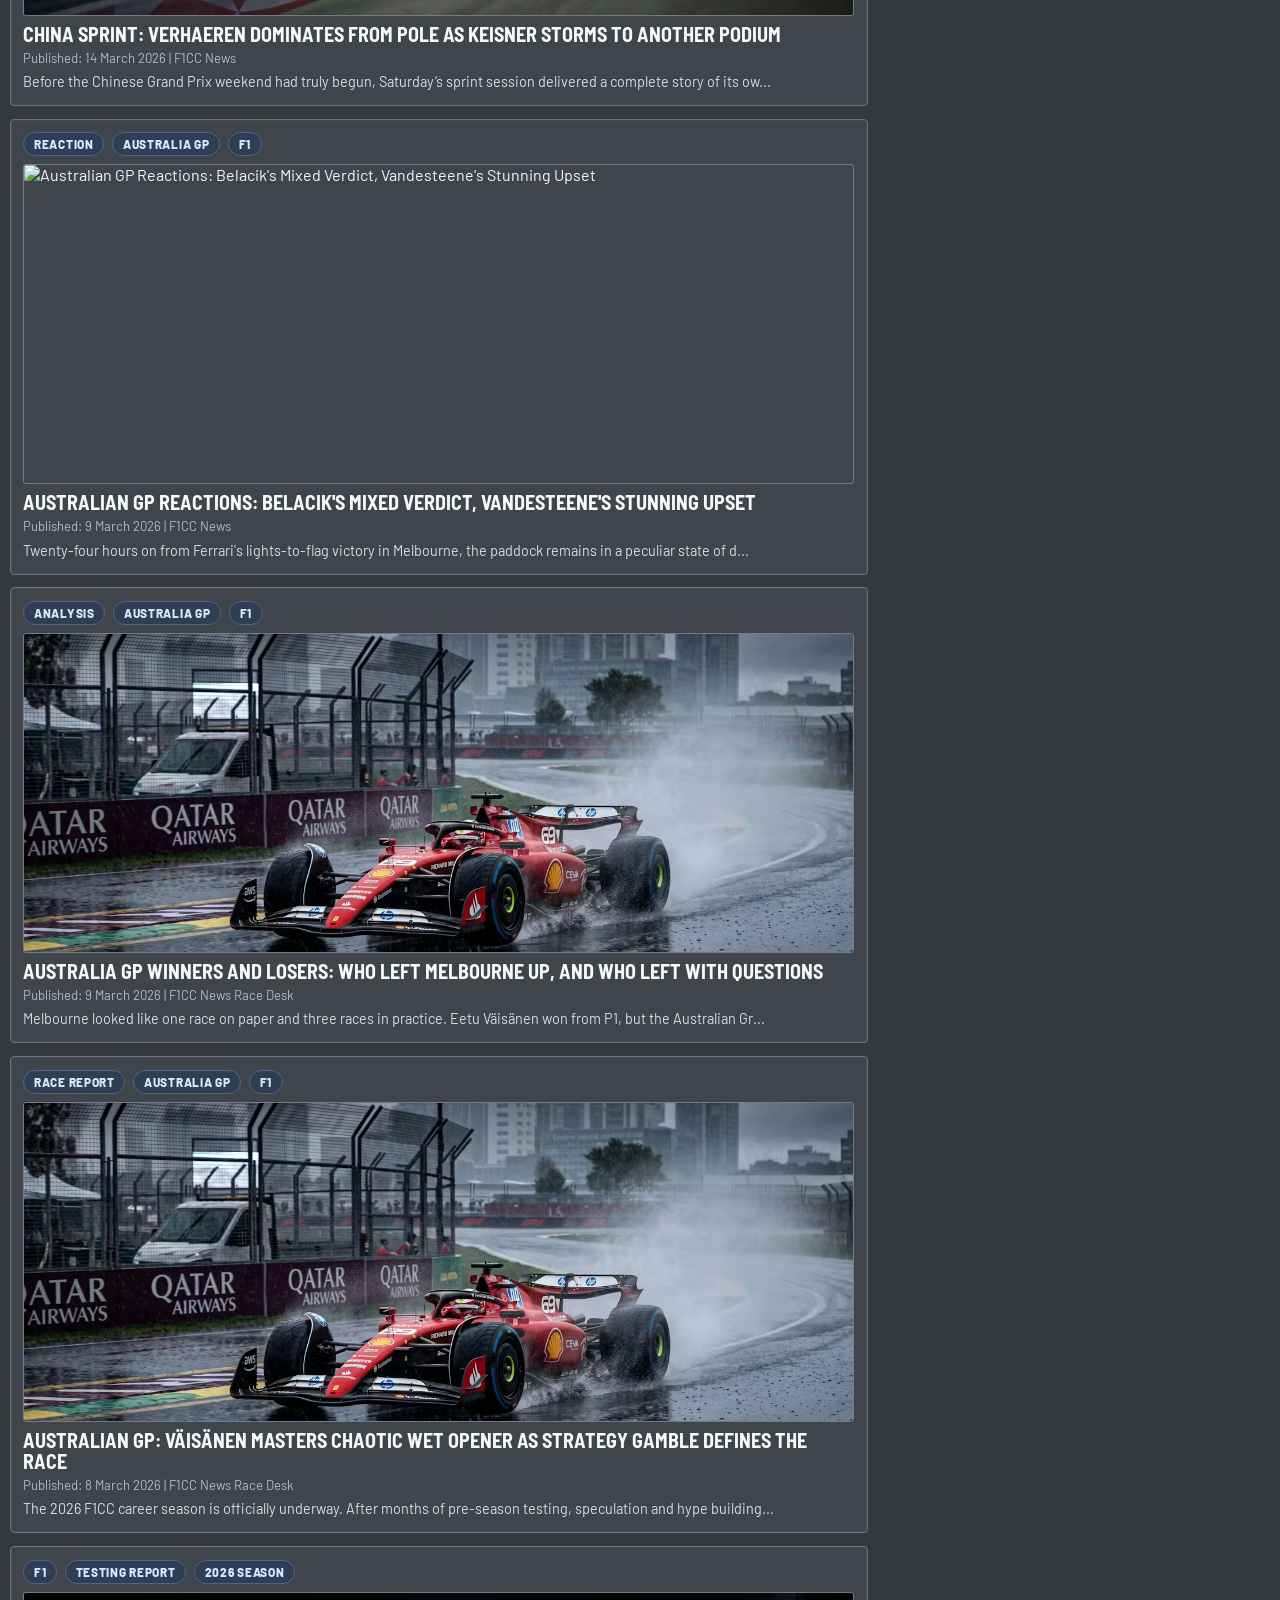
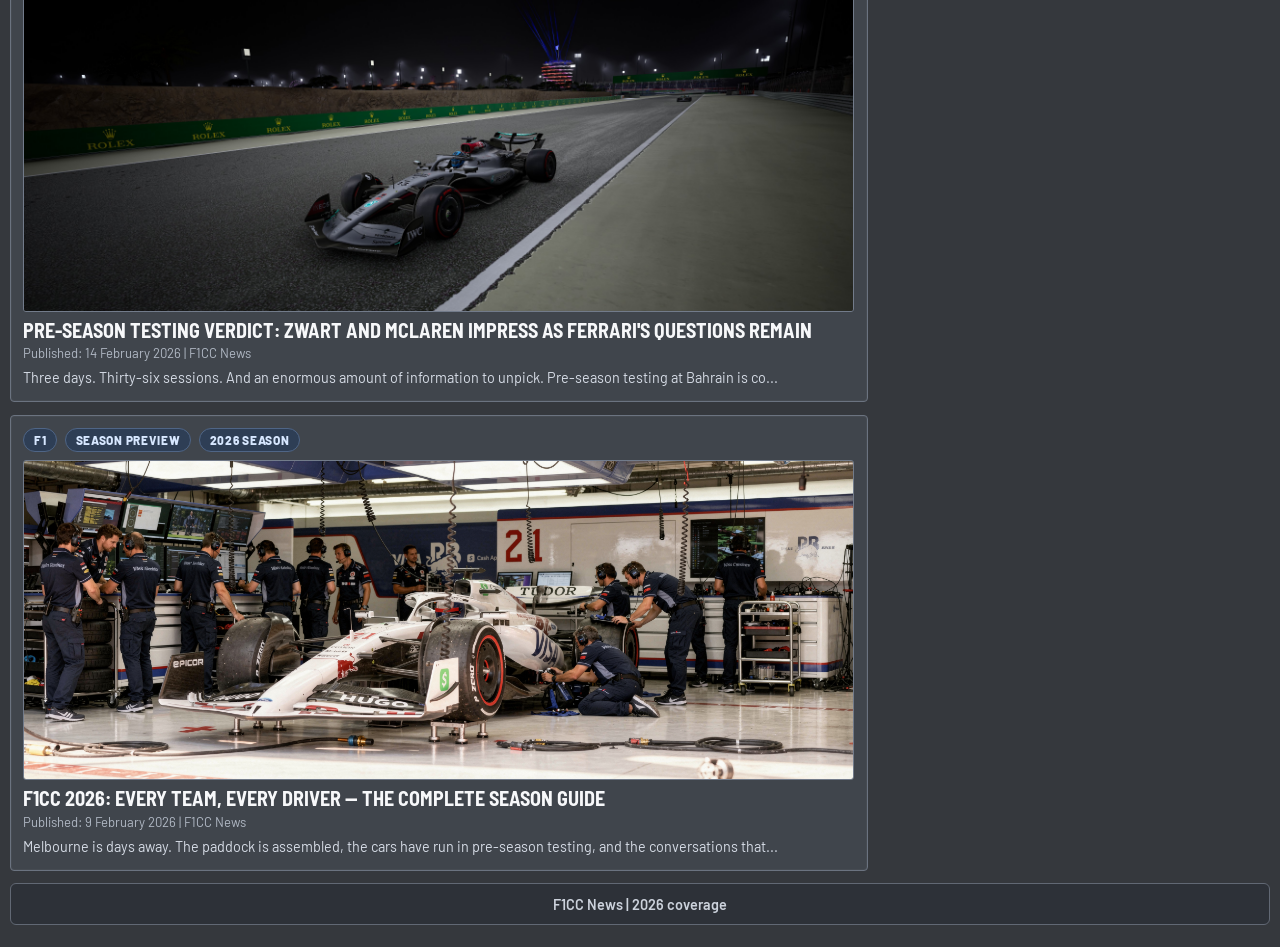
==== commit 0033ca45: "Update index.html" ====
--- a/index.html
+++ b/index.html
@@ -4,6 +4,7 @@
 	<meta charset="UTF-8">
 	<meta name="viewport" content="width=device-width, initial-scale=1.0">
 	<title>F1CC News | 2026 Desk</title>
+	<link rel="icon" type="image/x-icon" href="/images/F1cc News Icon.ico">
 	<link rel="preconnect" href="https://fonts.googleapis.com">
 	<link rel="preconnect" href="https://fonts.gstatic.com" crossorigin>
 	<link href="https://fonts.googleapis.com/css2?family=Barlow:wght@400;500;700;800&family=Barlow+Semi+Condensed:wght@500;700;800&display=swap" rel="stylesheet">
@@ -691,7 +692,9 @@
 	<main class="site-shell">
 		<div class="sticky-header" style="position: sticky; top: 0; z-index: 100; padding-top: 0.6rem; padding-bottom: 0.8rem; margin-top: -0.6rem; background: var(--bg);">
         <header class="topbar">
-          <a href="index.html" style="text-decoration: none; color: inherit;"><h1 class="brand">F1CC <span>News</span></h1></a>
+<a href="index.html" style="text-decoration: none; color: inherit; display: inline-block; max-width: 100%;">
+    <img src="Images/F1CC%20Header.png" alt="F1CC News" style="width: 20%; max-width: 1080px; height: auto; display: block;">
+</a>
           <div class="tagline">Independent Formula 1 Coverage | 2026 Edition</div>
         </header>
         <nav class="nav-row" style="margin-top: 0.55rem; background: #1f2227; border: 1px solid #4c525d; border-radius: var(--radius); display: flex; gap: 0.2rem; padding: 0.28rem; overflow-x: auto;" aria-label="Primary">
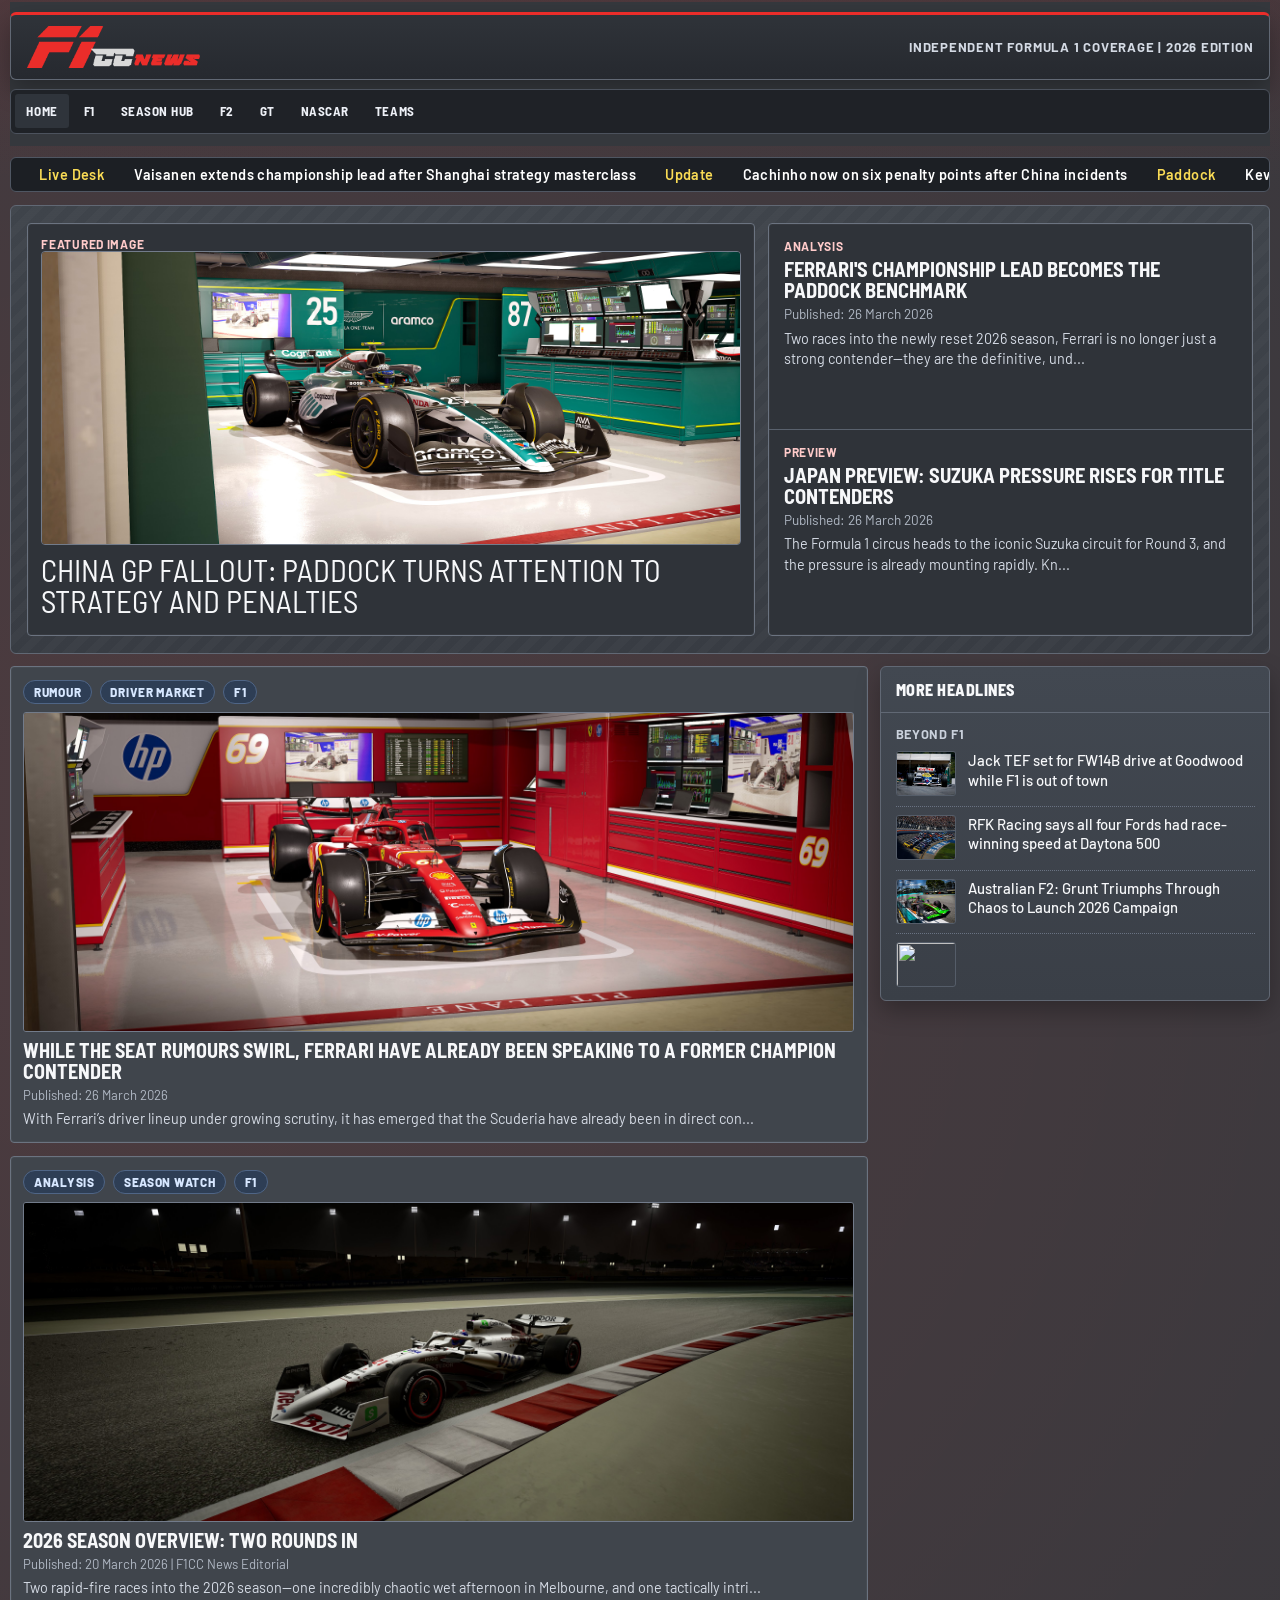
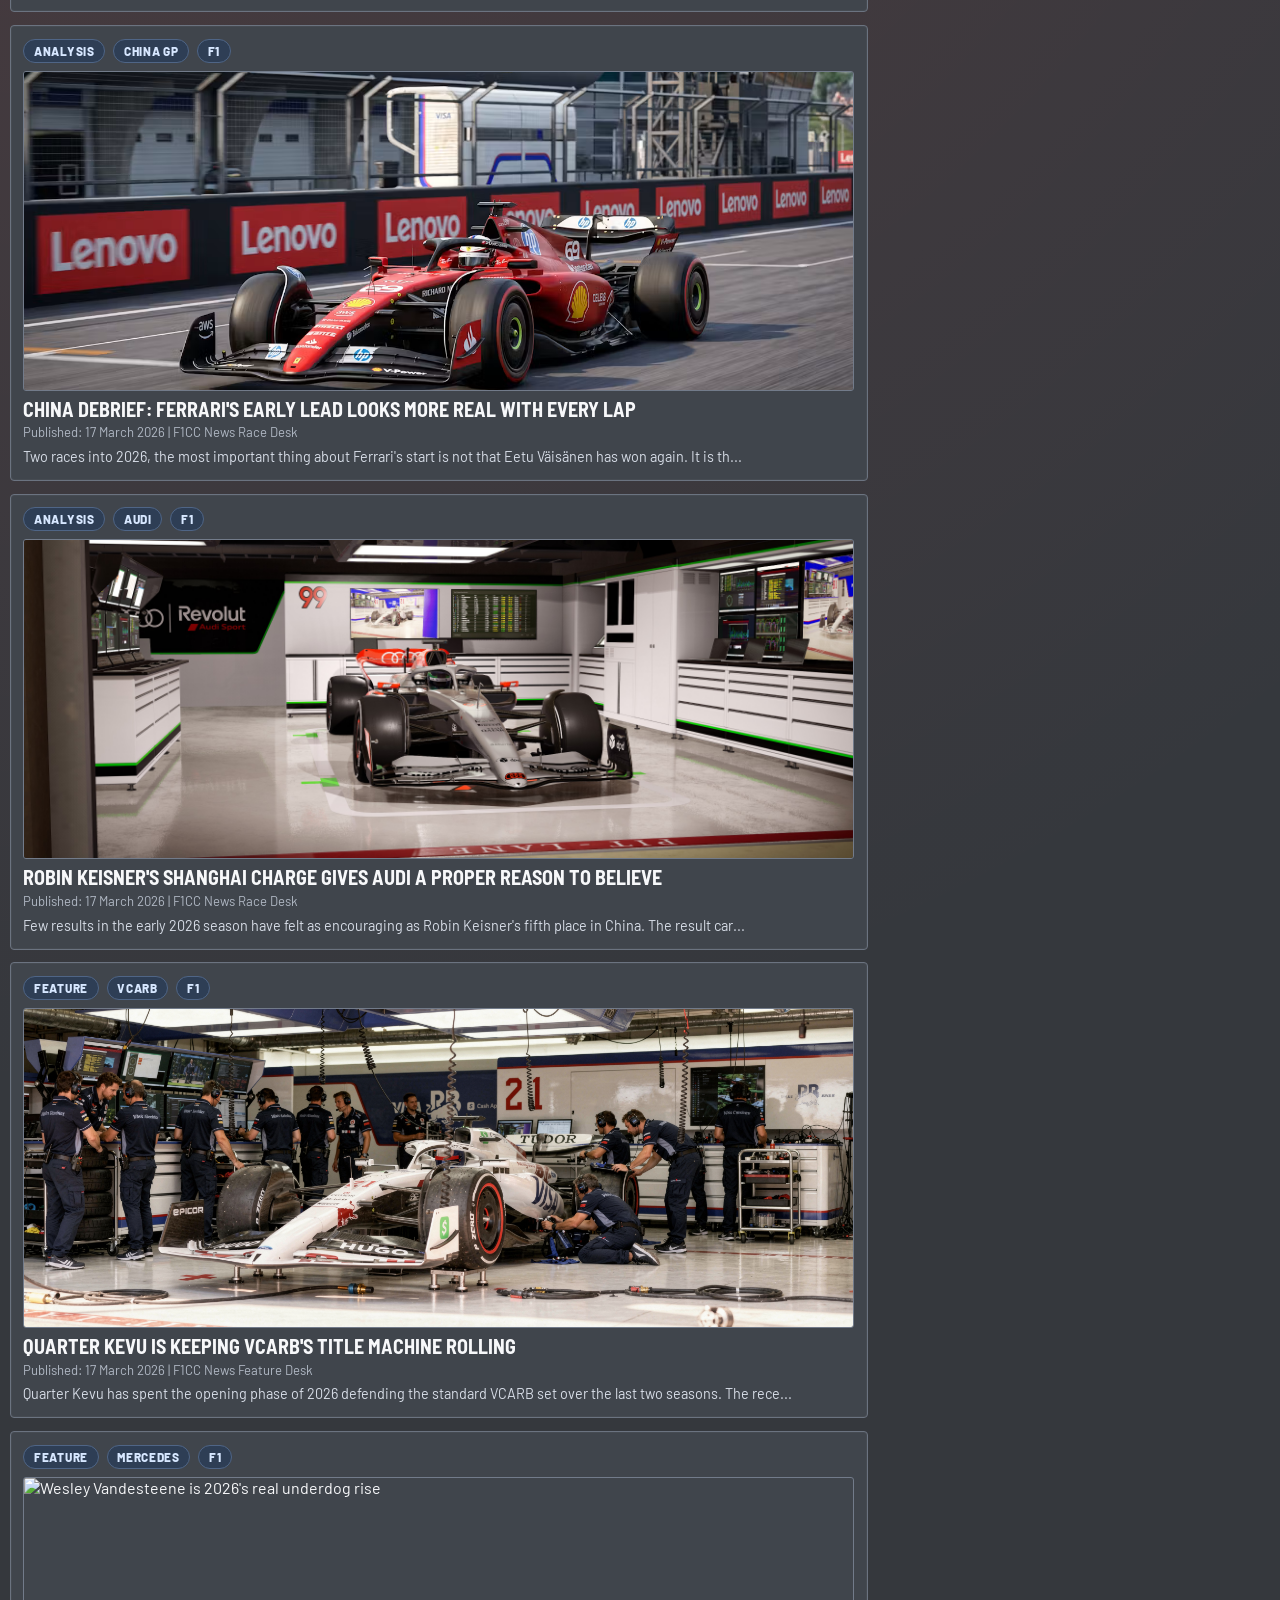
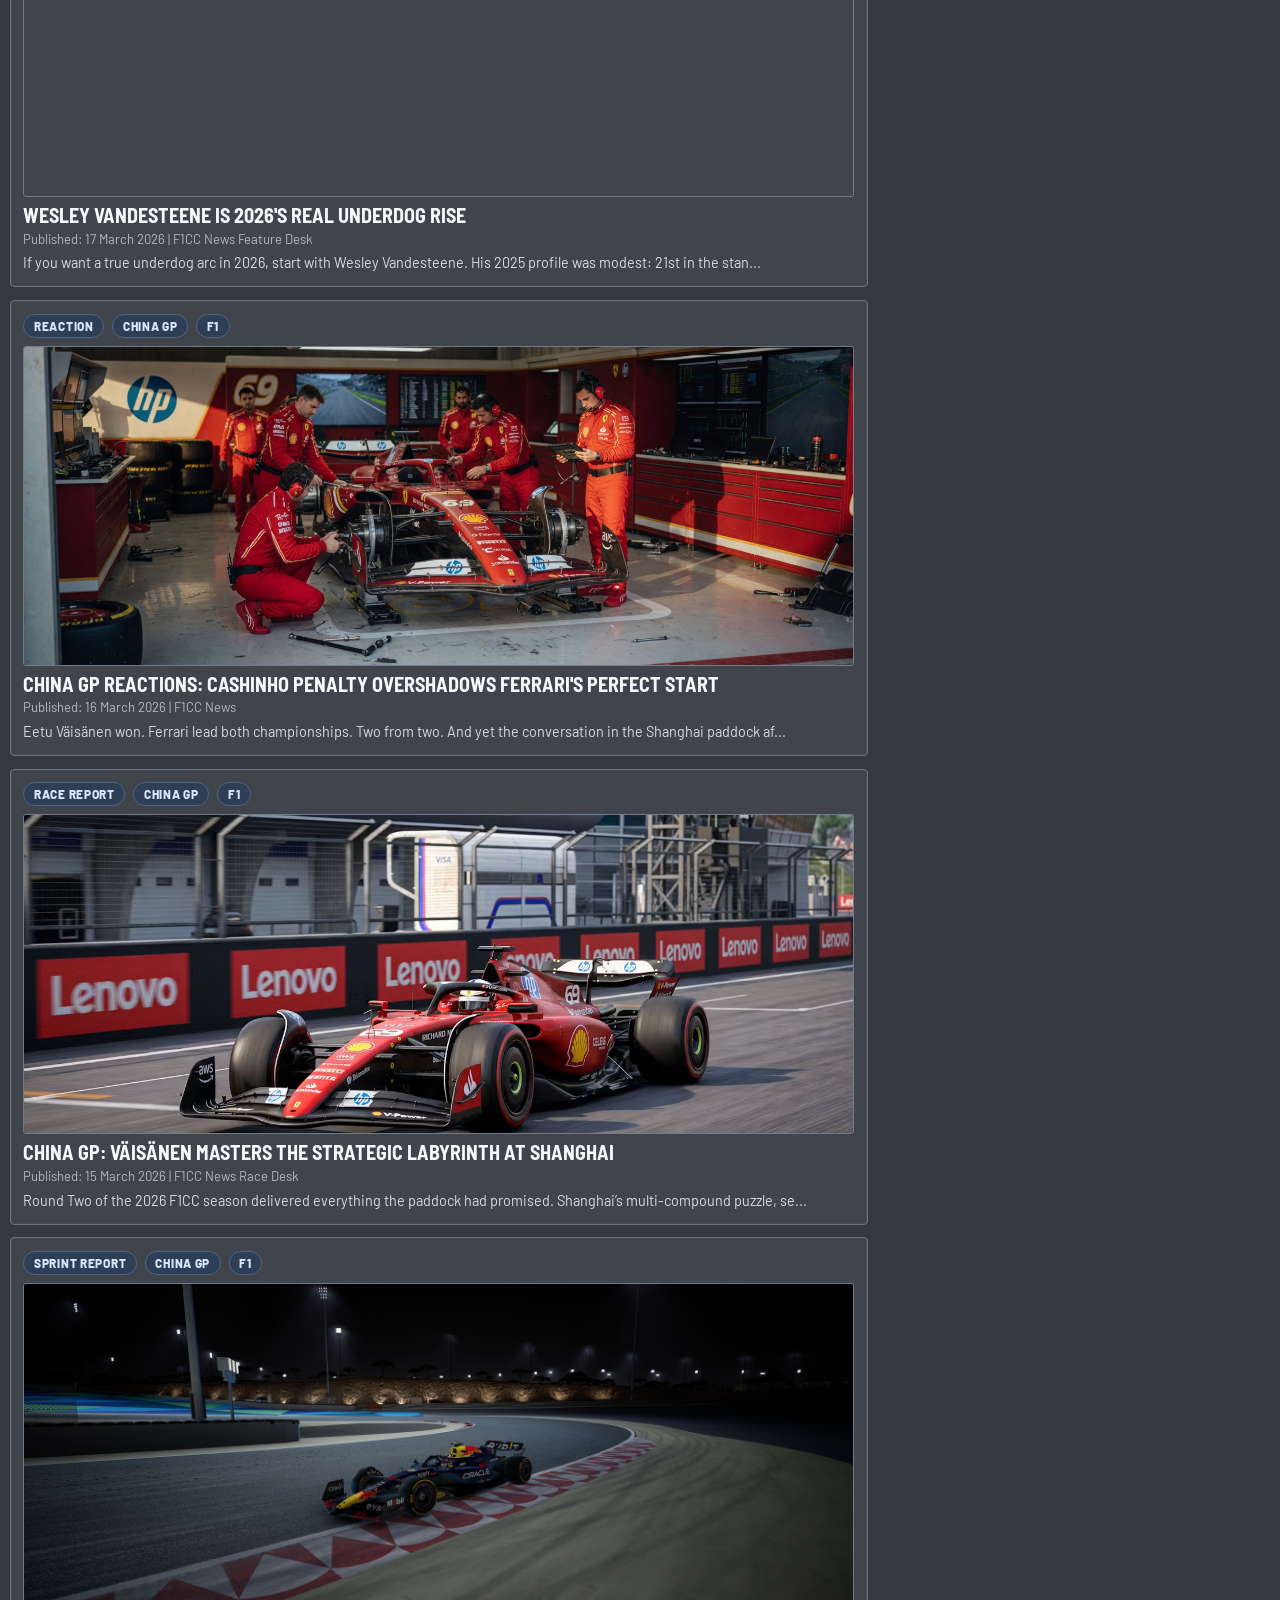
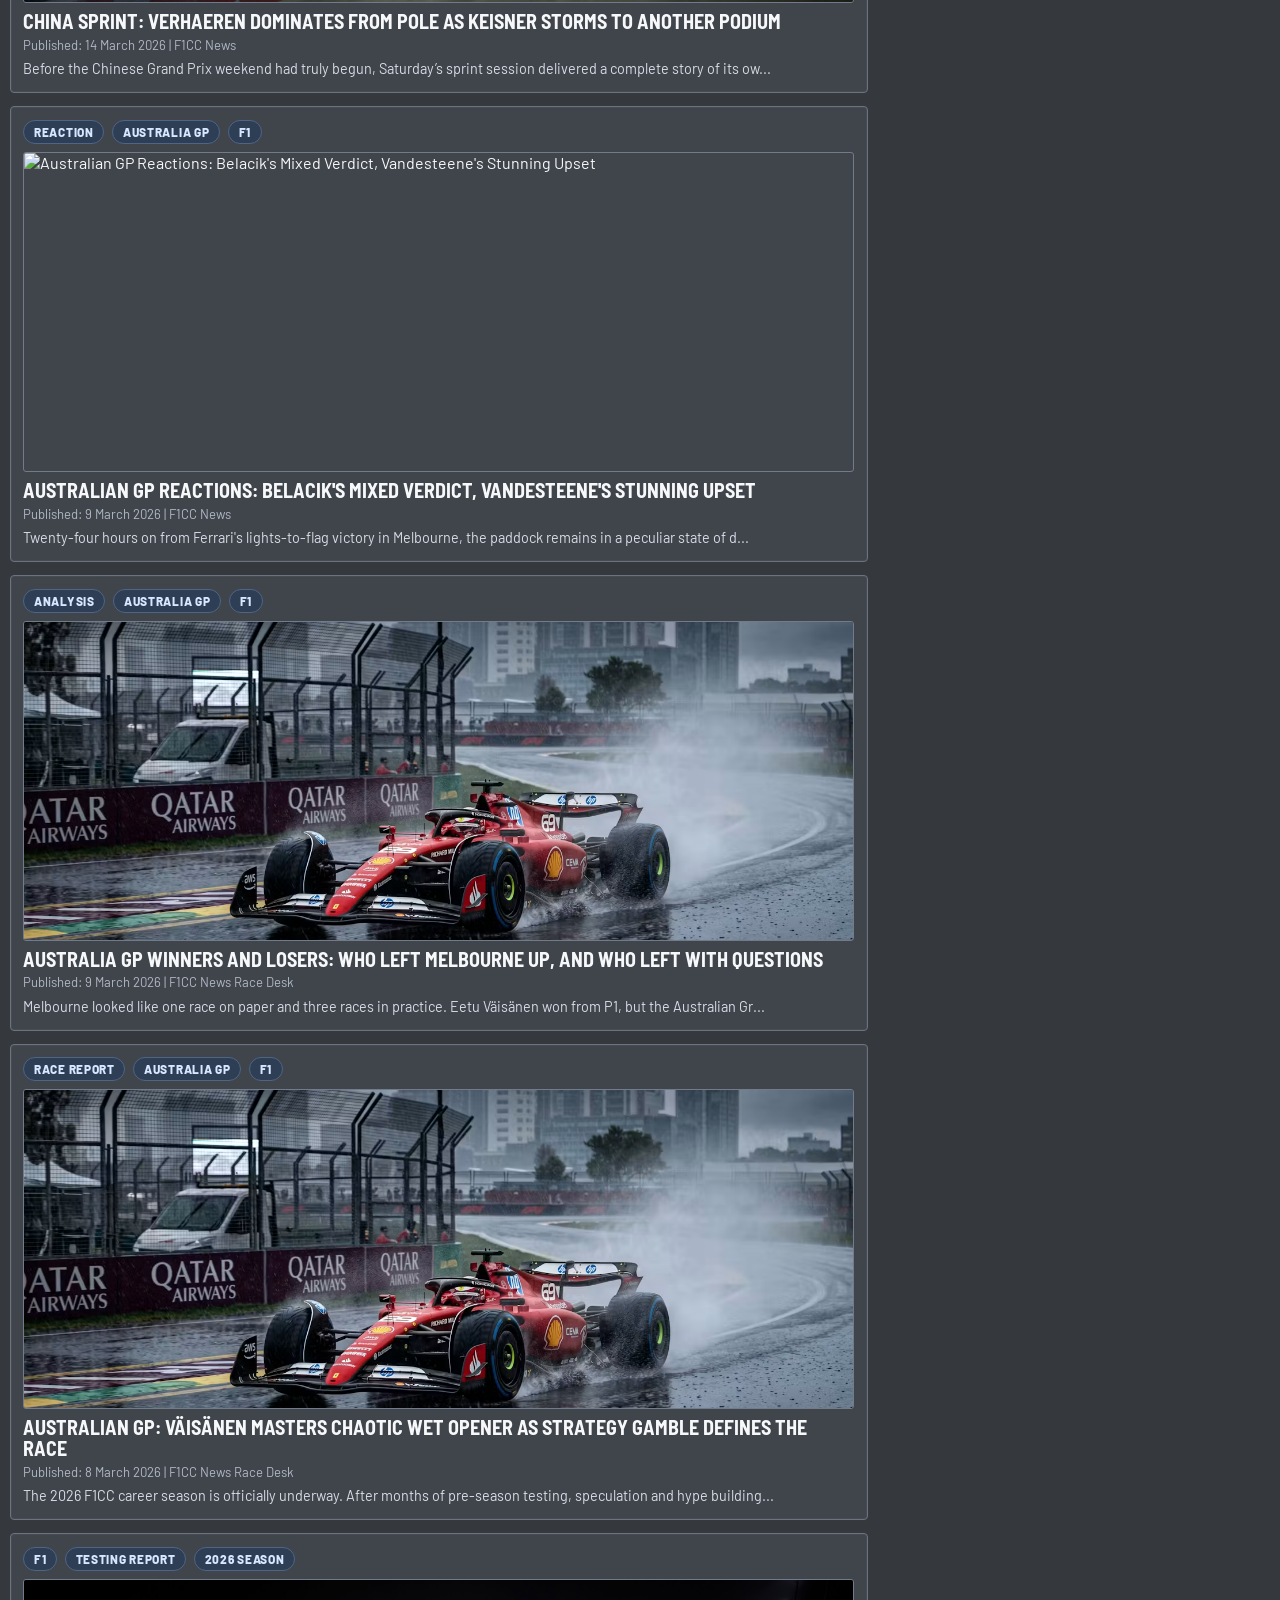
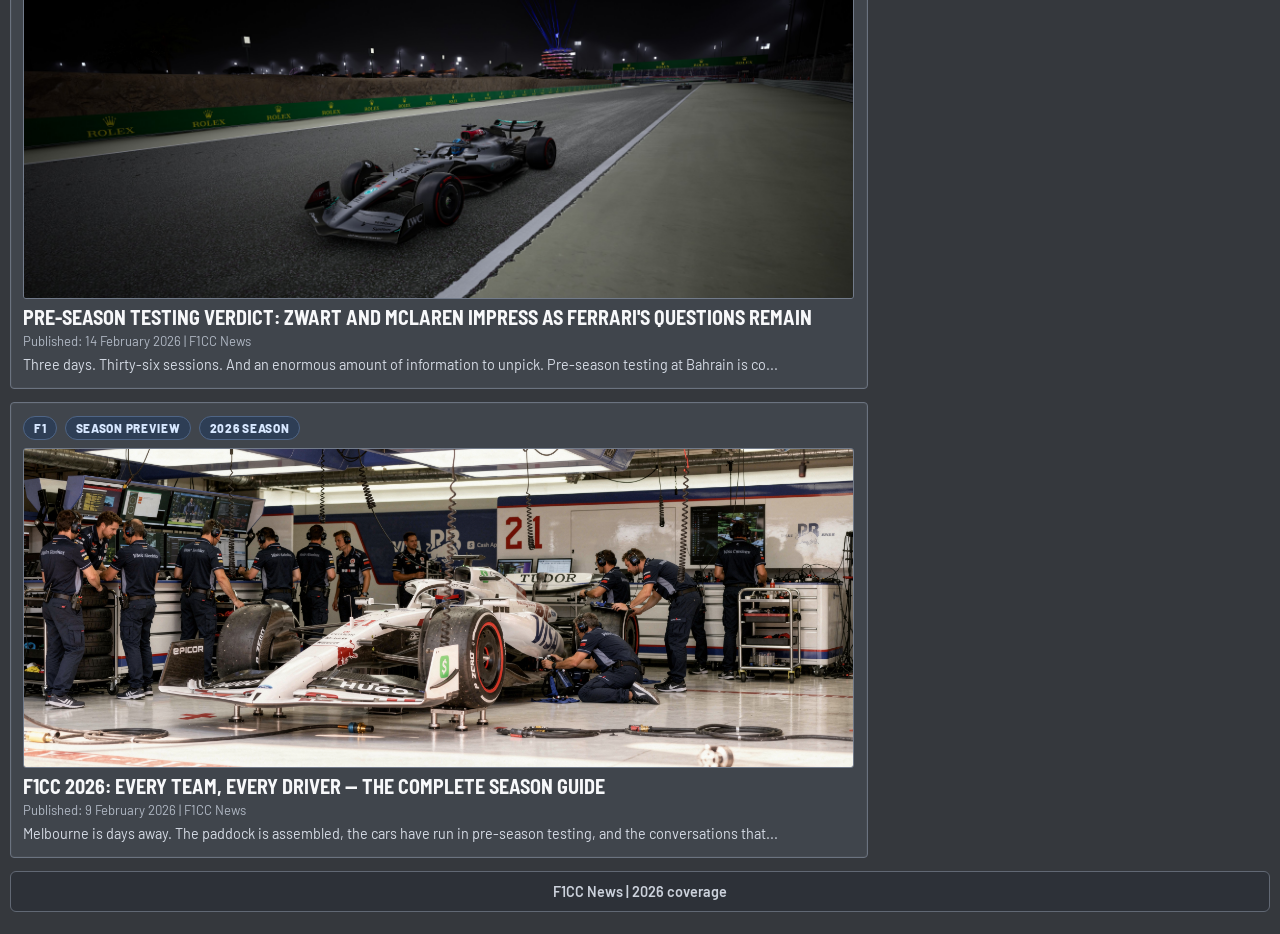
==== commit 745924e1: "Fix header image and favicon paths (case sensitivity + leading slash)" ====
--- a/index.html
+++ b/index.html
@@ -4,7 +4,7 @@
 	<meta charset="UTF-8">
 	<meta name="viewport" content="width=device-width, initial-scale=1.0">
 	<title>F1CC News | 2026 Desk</title>
-	<link rel="icon" type="image/x-icon" href="/images/F1cc News Icon.ico">
+	<link rel="icon" type="image/x-icon" href="images/F1CC News icon.ico">
 	<link rel="preconnect" href="https://fonts.googleapis.com">
 	<link rel="preconnect" href="https://fonts.gstatic.com" crossorigin>
 	<link href="https://fonts.googleapis.com/css2?family=Barlow:wght@400;500;700;800&family=Barlow+Semi+Condensed:wght@500;700;800&display=swap" rel="stylesheet">
@@ -693,24 +693,24 @@
 		<div class="sticky-header" style="position: sticky; top: 0; z-index: 100; padding-top: 0.6rem; padding-bottom: 0.8rem; margin-top: -0.6rem; background: var(--bg);">
         <header class="topbar">
 <a href="index.html" style="text-decoration: none; color: inherit; display: inline-block; max-width: 100%;">
-    <img src="Images/F1CC%20Header.png" alt="F1CC News" style="width: 20%; max-width: 1080px; height: auto; display: block;">
+    <img src="images/F1CC Header.png" alt="F1CC News" style="width: 20%; max-width: 1080px; height: auto; display: block;">
 </a>
           <div class="tagline">Independent Formula 1 Coverage | 2026 Edition</div>
         </header>
-        <nav class="nav-row" style="margin-top: 0.55rem; background: #1f2227; border: 1px solid #4c525d; border-radius: var(--radius); display: flex; gap: 0.2rem; padding: 0.28rem; overflow-x: auto;" aria-label="Primary">
-          <a class="nav-link active" href="index.html" style="color: #eef1f7; text-decoration: none; text-transform: uppercase; font-family: 'Barlow Semi Condensed', sans-serif; font-weight: 700; letter-spacing: 0.04em; font-size: 0.82rem; padding: 0.5rem 0.65rem; border-radius: 3px; white-space: nowrap;">News</a>
-          <a class="nav-link" href="#" style="color: #eef1f7; text-decoration: none; text-transform: uppercase; font-family: 'Barlow Semi Condensed', sans-serif; font-weight: 700; letter-spacing: 0.04em; font-size: 0.82rem; padding: 0.5rem 0.65rem; border-radius: 3px; white-space: nowrap;">Race Center</a>
-          <a class="nav-link" href="https://jrfoster09.github.io/f1cc-wiki/pages/season.html?year=2026" style="color: #eef1f7; text-decoration: none; text-transform: uppercase; font-family: 'Barlow Semi Condensed', sans-serif; font-weight: 700; letter-spacing: 0.04em; font-size: 0.82rem; padding: 0.5rem 0.65rem; border-radius: 3px; white-space: nowrap;">Standings</a>
-          <a class="nav-link" href="#" style="color: #eef1f7; text-decoration: none; text-transform: uppercase; font-family: 'Barlow Semi Condensed', sans-serif; font-weight: 700; letter-spacing: 0.04em; font-size: 0.82rem; padding: 0.5rem 0.65rem; border-radius: 3px; white-space: nowrap;">Interviews</a>
-          <a class="nav-link" href="#" style="color: #eef1f7; text-decoration: none; text-transform: uppercase; font-family: 'Barlow Semi Condensed', sans-serif; font-weight: 700; letter-spacing: 0.04em; font-size: 0.82rem; padding: 0.5rem 0.65rem; border-radius: 3px; white-space: nowrap;">Analysis</a>
-          <a class="nav-link" href="#" style="color: #eef1f7; text-decoration: none; text-transform: uppercase; font-family: 'Barlow Semi Condensed', sans-serif; font-weight: 700; letter-spacing: 0.04em; font-size: 0.82rem; padding: 0.5rem 0.65rem; border-radius: 3px; white-space: nowrap;">Schedules</a>
-          <a class="nav-link" href="https://jrfoster09.github.io/f1cc-wiki/pages/teams.html" style="color: #eef1f7; text-decoration: none; text-transform: uppercase; font-family: 'Barlow Semi Condensed', sans-serif; font-weight: 700; letter-spacing: 0.04em; font-size: 0.82rem; padding: 0.5rem 0.65rem; border-radius: 3px; white-space: nowrap;">Teams</a>
+        <nav class="nav-row" style="margin-top: 0.55rem; background: #1f2227; border: 1px solid #4c525d; border-radius: var(--radius); display: flex; gap: 0.2rem; padding: 0.28rem; overflow-x: auto;">
+          <a class="nav-link active" href="index.html" style="color: #eef1f7; text-decoration: none; text-transform: uppercase; font-family: 'Barlow Semi Condensed', sans-serif; font-weight: 700; letter-spacing: 0.04em; font-size: 0.82rem; padding: 0.5rem 0.65rem; border-radius: 3px; border: 1px solid transparent; white-space: nowrap;">Home</a>
+          <a class="nav-link" href="#" style="color: #eef1f7; text-decoration: none; text-transform: uppercase; font-family: 'Barlow Semi Condensed', sans-serif; font-weight: 700; letter-spacing: 0.04em; font-size: 0.82rem; padding: 0.5rem 0.65rem; border-radius: 3px; border: 1px solid transparent; white-space: nowrap;">F1</a>
+          <a class="nav-link" href="https://jrfoster09.github.io/f1cc-wiki/pages/season.html?year=2026" style="color: #eef1f7; text-decoration: none; text-transform: uppercase; font-family: 'Barlow Semi Condensed', sans-serif; font-weight: 700; letter-spacing: 0.04em; font-size: 0.82rem; padding: 0.5rem 0.65rem; border-radius: 3px; border: 1px solid transparent; white-space: nowrap;">Season Hub</a>
+          <a class="nav-link" href="#" style="color: #eef1f7; text-decoration: none; text-transform: uppercase; font-family: 'Barlow Semi Condensed', sans-serif; font-weight: 700; letter-spacing: 0.04em; font-size: 0.82rem; padding: 0.5rem 0.65rem; border-radius: 3px; border: 1px solid transparent; white-space: nowrap;">F2</a>
+          <a class="nav-link" href="#" style="color: #eef1f7; text-decoration: none; text-transform: uppercase; font-family: 'Barlow Semi Condensed', sans-serif; font-weight: 700; letter-spacing: 0.04em; font-size: 0.82rem; padding: 0.5rem 0.65rem; border-radius: 3px; border: 1px solid transparent; white-space: nowrap;">GT</a>
+          <a class="nav-link" href="#" style="color: #eef1f7; text-decoration: none; text-transform: uppercase; font-family: 'Barlow Semi Condensed', sans-serif; font-weight: 700; letter-spacing: 0.04em; font-size: 0.82rem; padding: 0.5rem 0.65rem; border-radius: 3px; border: 1px solid transparent; white-space: nowrap;">NASCAR</a>
+          <a class="nav-link" href="https://jrfoster09.github.io/f1cc-wiki/pages/teams.html" style="color: #eef1f7; text-decoration: none; text-transform: uppercase; font-family: 'Barlow Semi Condensed', sans-serif; font-weight: 700; letter-spacing: 0.04em; font-size: 0.82rem; padding: 0.5rem 0.65rem; border-radius: 3px; border: 1px solid transparent; white-space: nowrap;">Teams</a>
         </nav>
       </div>
 
 		<div class="ticker-wrap" aria-label="news ticker">
 			<div class="ticker">
-				<span>Live Desk</span>Vaisanen extends championship lead after Shanghai strategy masterclass<span>Update</span>Cachinho now on six penalty points after China incidents<span>Paddock</span>Kevu limits losses and stays in title range<span>Focus</span>Suzuka pressure mounts before Round 3
+				<span>Live Desk</span>Vaisanen extends championship lead after Shanghai strategy masterclass<span>Update</span>Cachinho now on six penalty points after China incidents<span>Paddock</span>Kevu linked with VCARB seat as junior programme decision looms<span>Live Desk</span>Vaisanen extends championship lead after Shanghai strategy masterclass<span>Update</span>Cachinho now on six penalty points after China incidents<span>Paddock</span>Kevu linked with VCARB seat as junior programme decision looms
 			</div>
 		</div>
 
@@ -758,12 +758,6 @@
 	</main>
 	<script src="stories.js"></script>
   <script src="sidebar.js"></script>
-
-
-
-
-
-
 
 <script>
   function extractSnippet(html) {
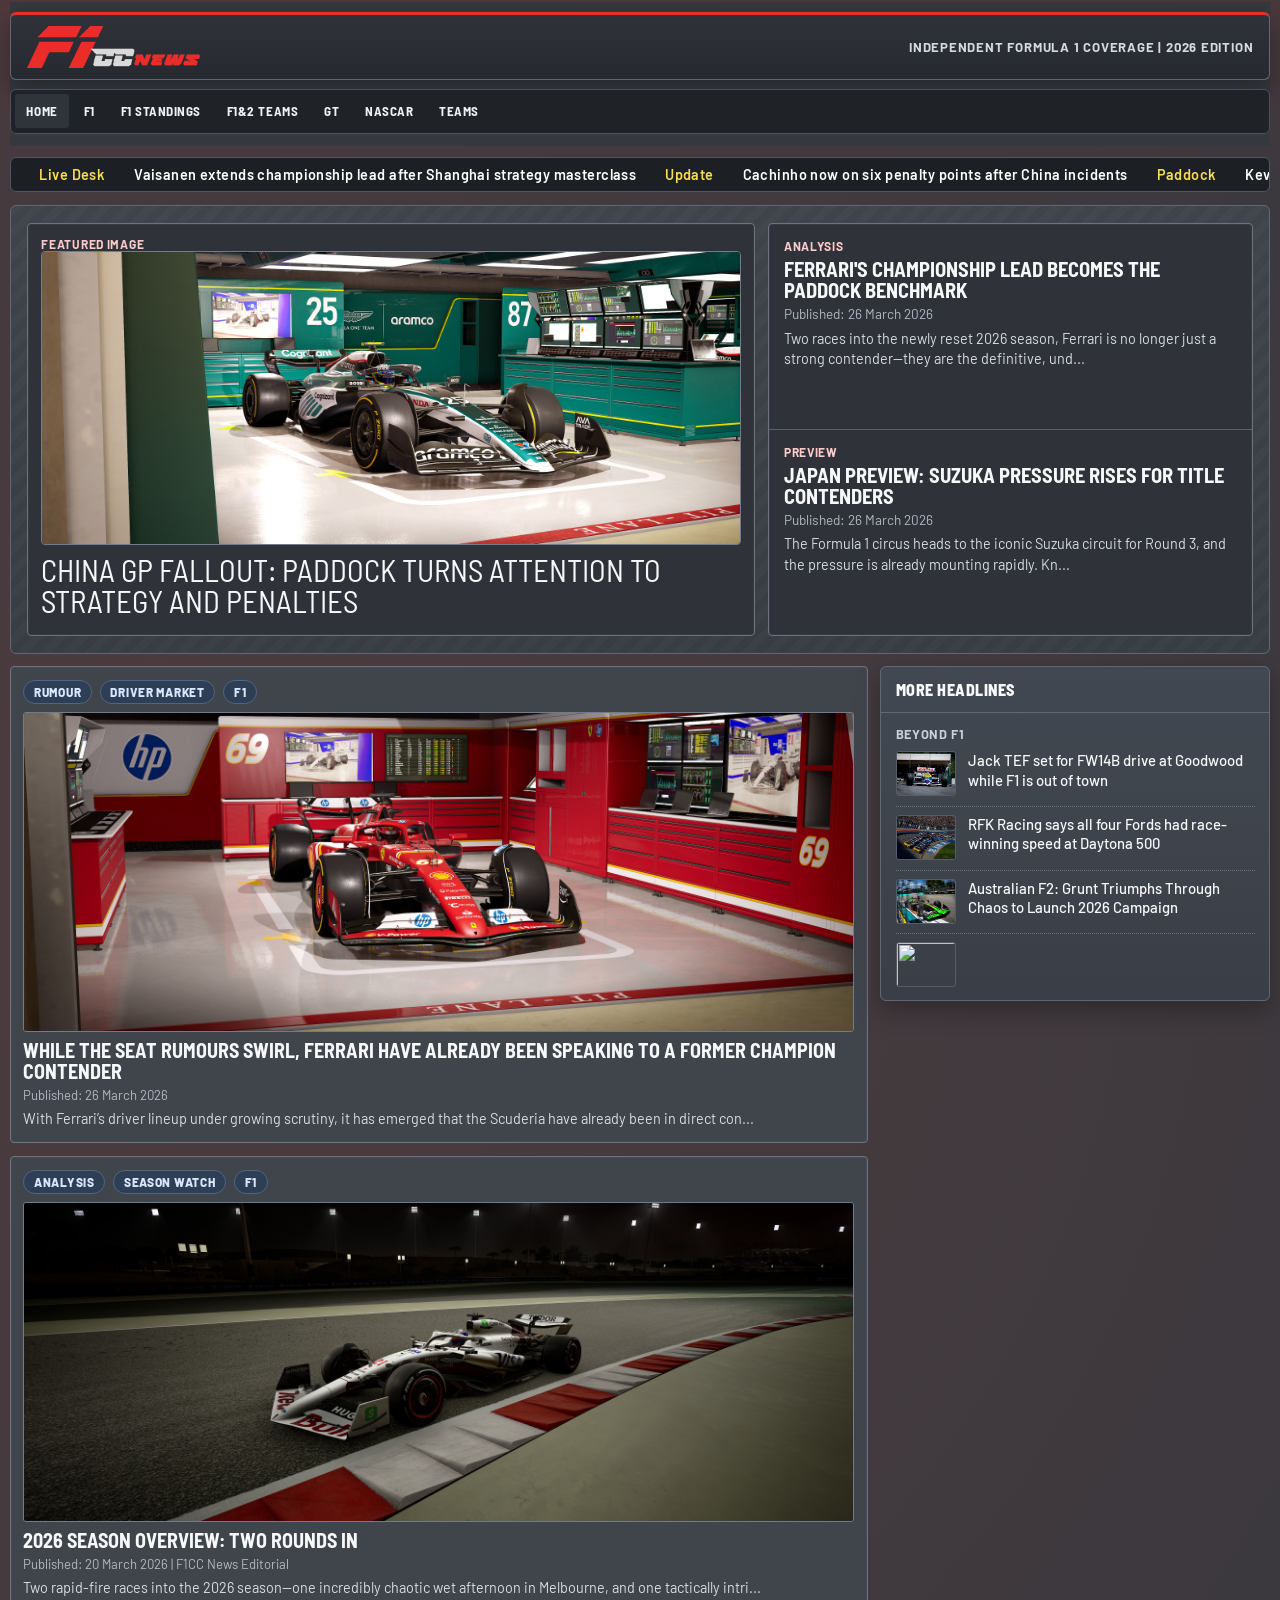
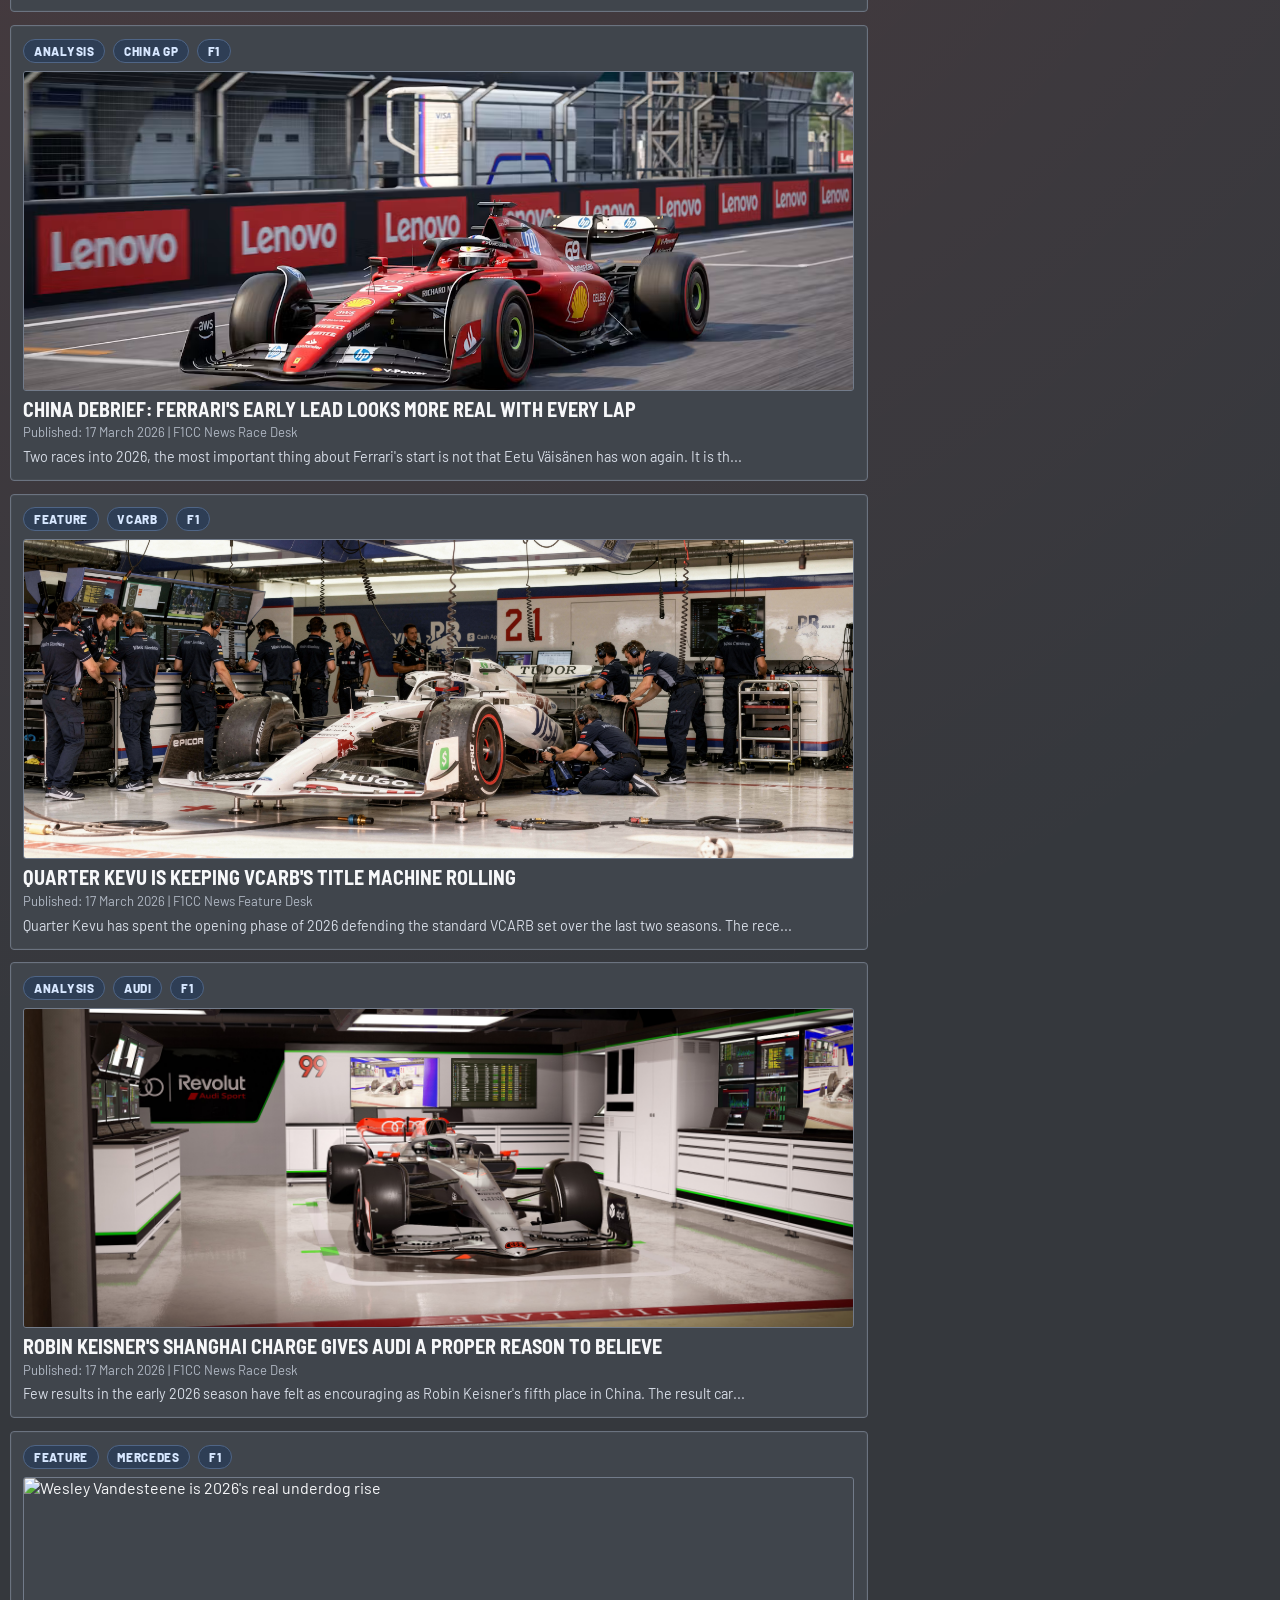
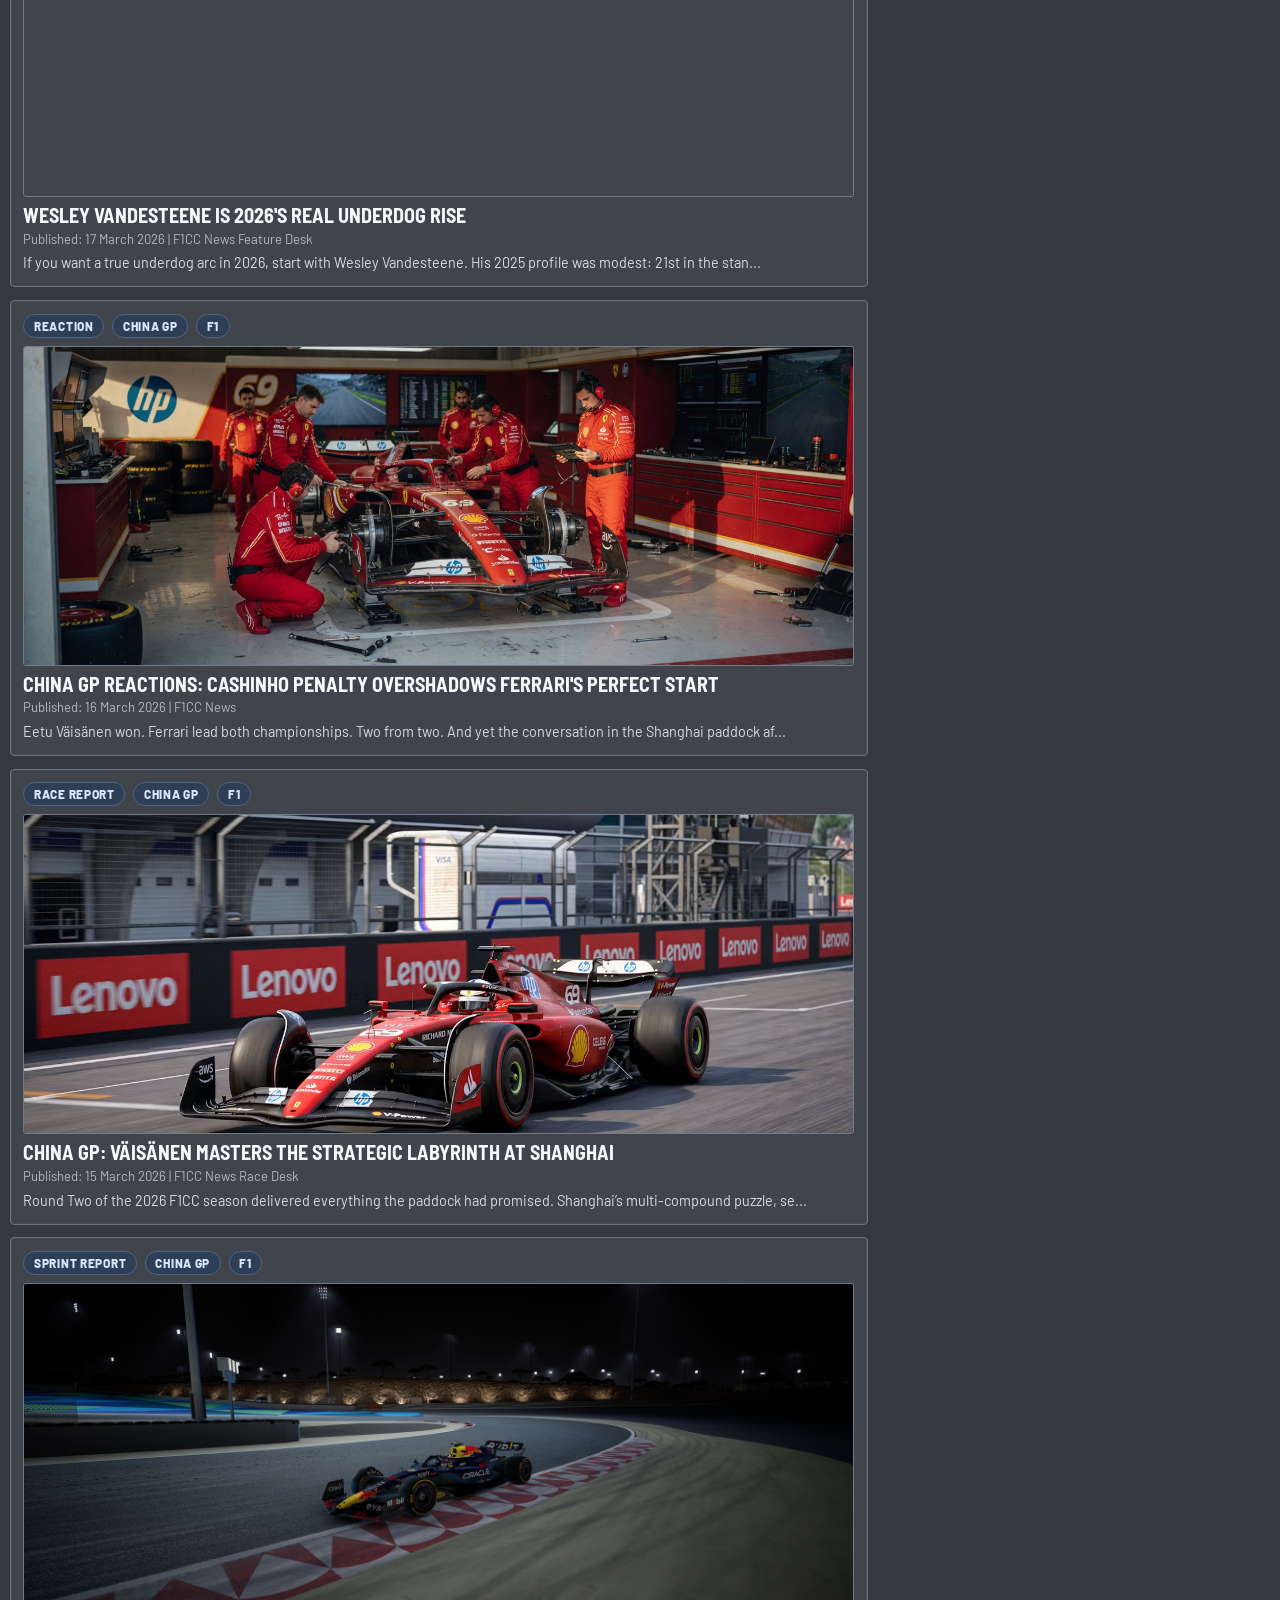
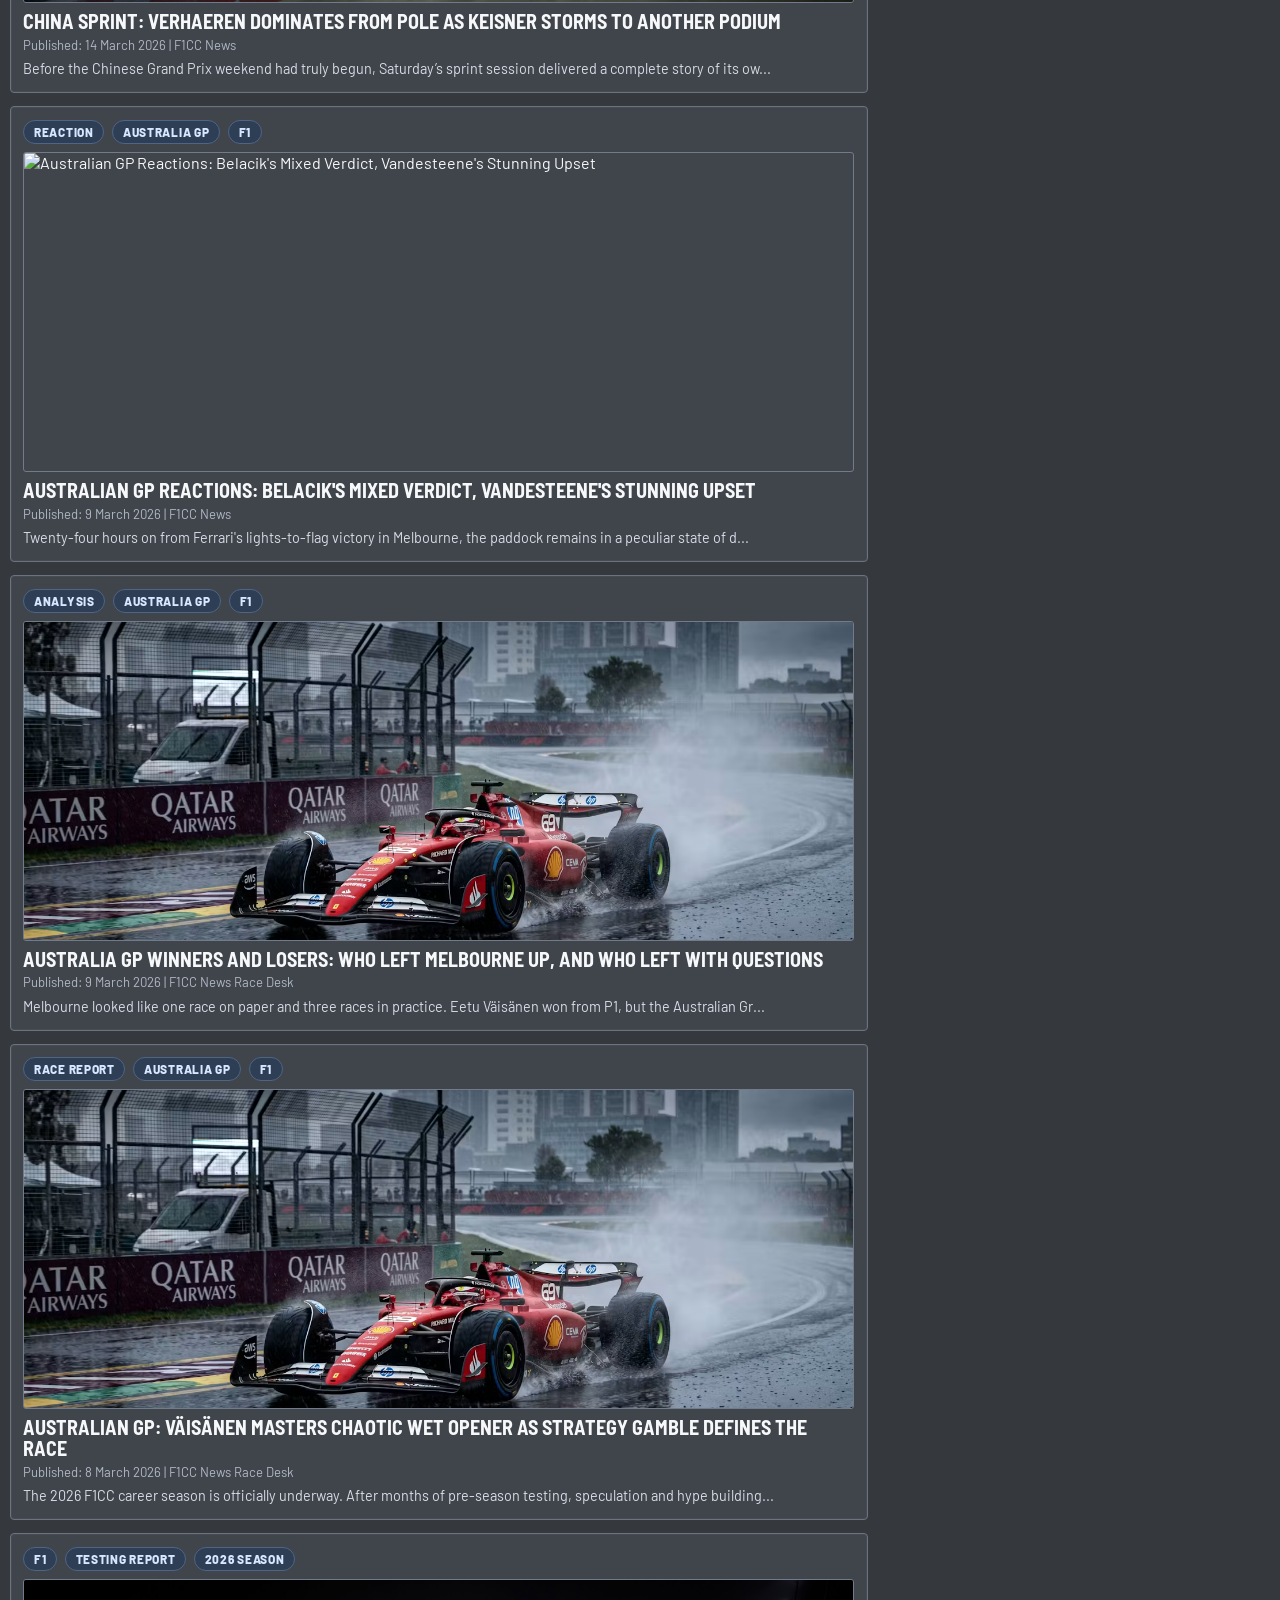
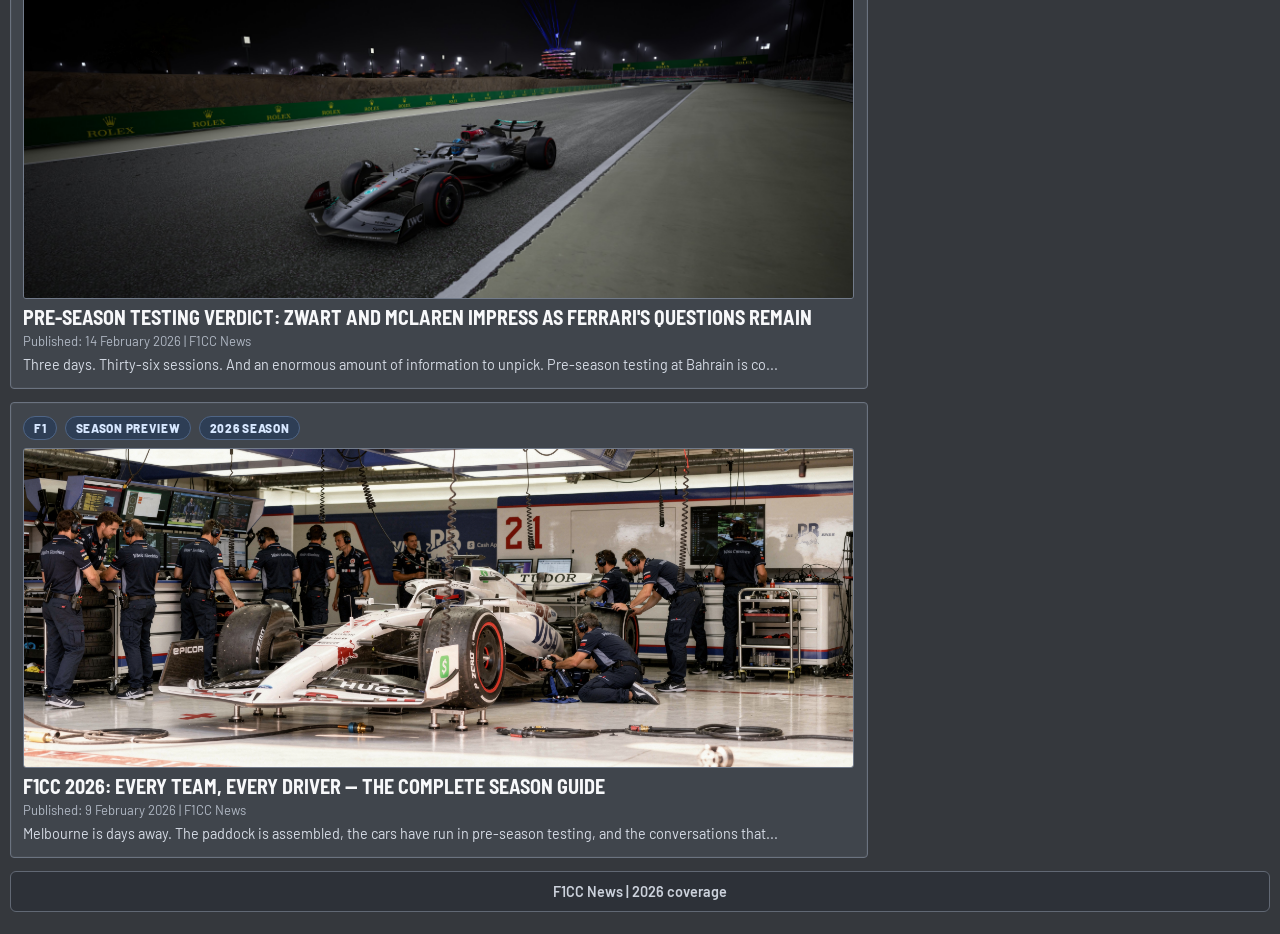
==== commit d039f1b9: "Update index.html" ====
--- a/index.html
+++ b/index.html
@@ -700,8 +700,8 @@
         <nav class="nav-row" style="margin-top: 0.55rem; background: #1f2227; border: 1px solid #4c525d; border-radius: var(--radius); display: flex; gap: 0.2rem; padding: 0.28rem; overflow-x: auto;">
           <a class="nav-link active" href="index.html" style="color: #eef1f7; text-decoration: none; text-transform: uppercase; font-family: 'Barlow Semi Condensed', sans-serif; font-weight: 700; letter-spacing: 0.04em; font-size: 0.82rem; padding: 0.5rem 0.65rem; border-radius: 3px; border: 1px solid transparent; white-space: nowrap;">Home</a>
           <a class="nav-link" href="#" style="color: #eef1f7; text-decoration: none; text-transform: uppercase; font-family: 'Barlow Semi Condensed', sans-serif; font-weight: 700; letter-spacing: 0.04em; font-size: 0.82rem; padding: 0.5rem 0.65rem; border-radius: 3px; border: 1px solid transparent; white-space: nowrap;">F1</a>
-          <a class="nav-link" href="https://jrfoster09.github.io/f1cc-wiki/pages/season.html?year=2026" style="color: #eef1f7; text-decoration: none; text-transform: uppercase; font-family: 'Barlow Semi Condensed', sans-serif; font-weight: 700; letter-spacing: 0.04em; font-size: 0.82rem; padding: 0.5rem 0.65rem; border-radius: 3px; border: 1px solid transparent; white-space: nowrap;">Season Hub</a>
-          <a class="nav-link" href="#" style="color: #eef1f7; text-decoration: none; text-transform: uppercase; font-family: 'Barlow Semi Condensed', sans-serif; font-weight: 700; letter-spacing: 0.04em; font-size: 0.82rem; padding: 0.5rem 0.65rem; border-radius: 3px; border: 1px solid transparent; white-space: nowrap;">F2</a>
+          <a class="nav-link" href="https://jrfoster09.github.io/f1cc-wiki/pages/season.html?year=2026" style="color: #eef1f7; text-decoration: none; text-transform: uppercase; font-family: 'Barlow Semi Condensed', sans-serif; font-weight: 700; letter-spacing: 0.04em; font-size: 0.82rem; padding: 0.5rem 0.65rem; border-radius: 3px; border: 1px solid transparent; white-space: nowrap;">F1 Standings</a>
+          <a class="nav-link" href="https://jrfoster09.github.io/f1cc-wiki/pages/teams.html" style="color: #eef1f7; text-decoration: none; text-transform: uppercase; font-family: 'Barlow Semi Condensed', sans-serif; font-weight: 700; letter-spacing: 0.04em; font-size: 0.82rem; padding: 0.5rem 0.65rem; border-radius: 3px; border: 1px solid transparent; white-space: nowrap;">F1&2 Teams</a>
           <a class="nav-link" href="#" style="color: #eef1f7; text-decoration: none; text-transform: uppercase; font-family: 'Barlow Semi Condensed', sans-serif; font-weight: 700; letter-spacing: 0.04em; font-size: 0.82rem; padding: 0.5rem 0.65rem; border-radius: 3px; border: 1px solid transparent; white-space: nowrap;">GT</a>
           <a class="nav-link" href="#" style="color: #eef1f7; text-decoration: none; text-transform: uppercase; font-family: 'Barlow Semi Condensed', sans-serif; font-weight: 700; letter-spacing: 0.04em; font-size: 0.82rem; padding: 0.5rem 0.65rem; border-radius: 3px; border: 1px solid transparent; white-space: nowrap;">NASCAR</a>
           <a class="nav-link" href="https://jrfoster09.github.io/f1cc-wiki/pages/teams.html" style="color: #eef1f7; text-decoration: none; text-transform: uppercase; font-family: 'Barlow Semi Condensed', sans-serif; font-weight: 700; letter-spacing: 0.04em; font-size: 0.82rem; padding: 0.5rem 0.65rem; border-radius: 3px; border: 1px solid transparent; white-space: nowrap;">Teams</a>
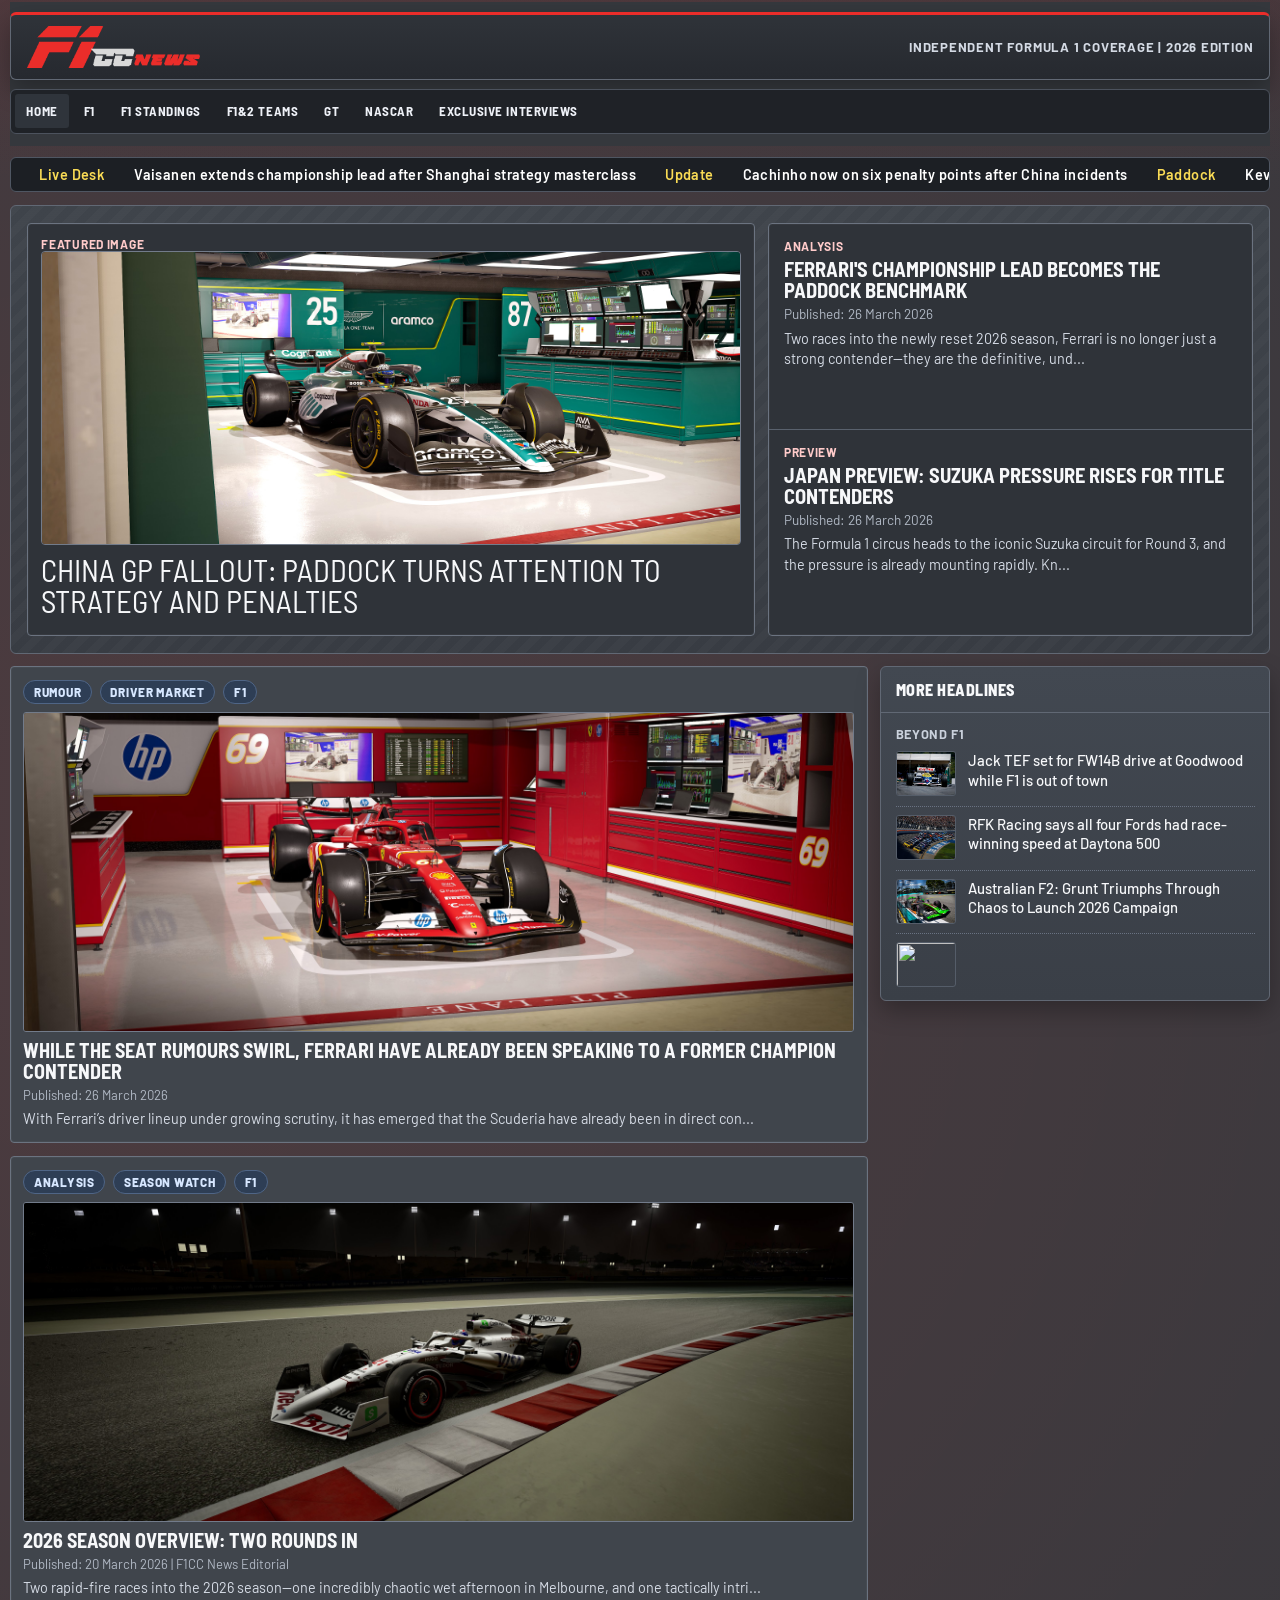
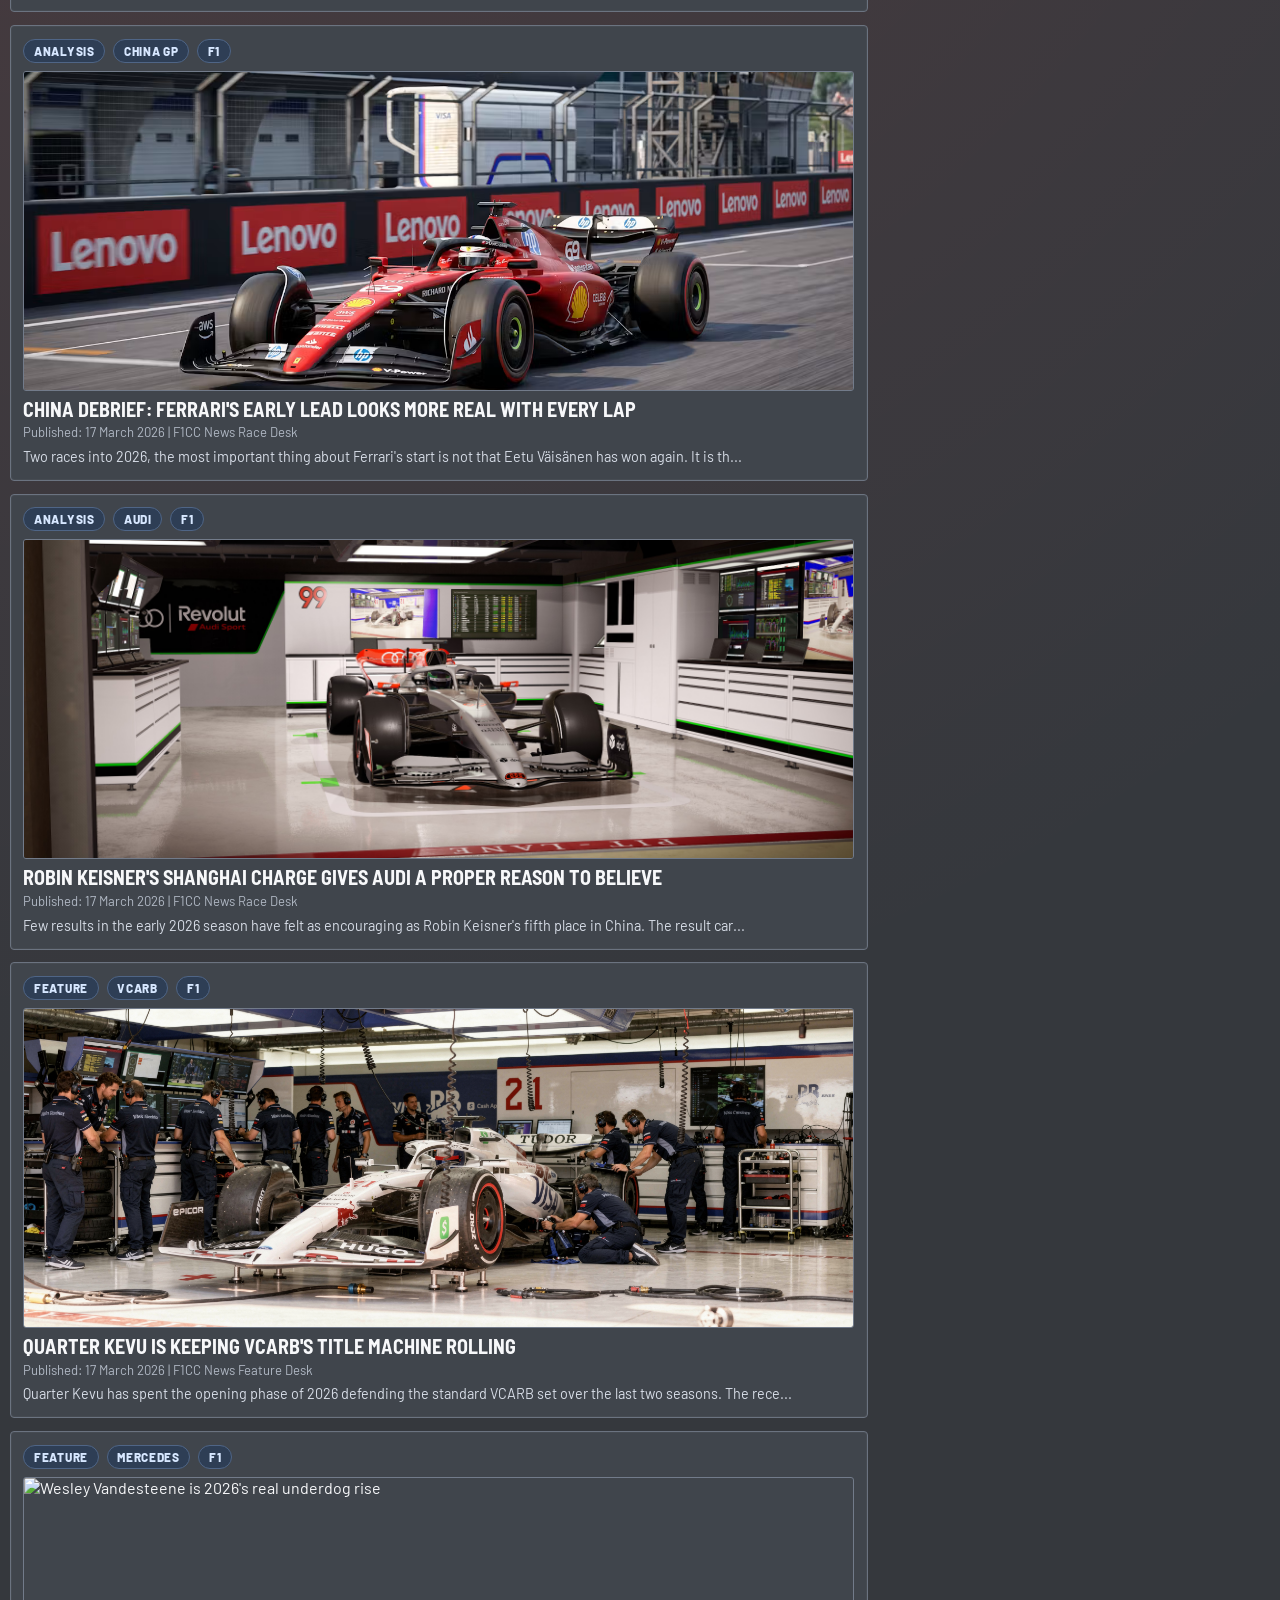
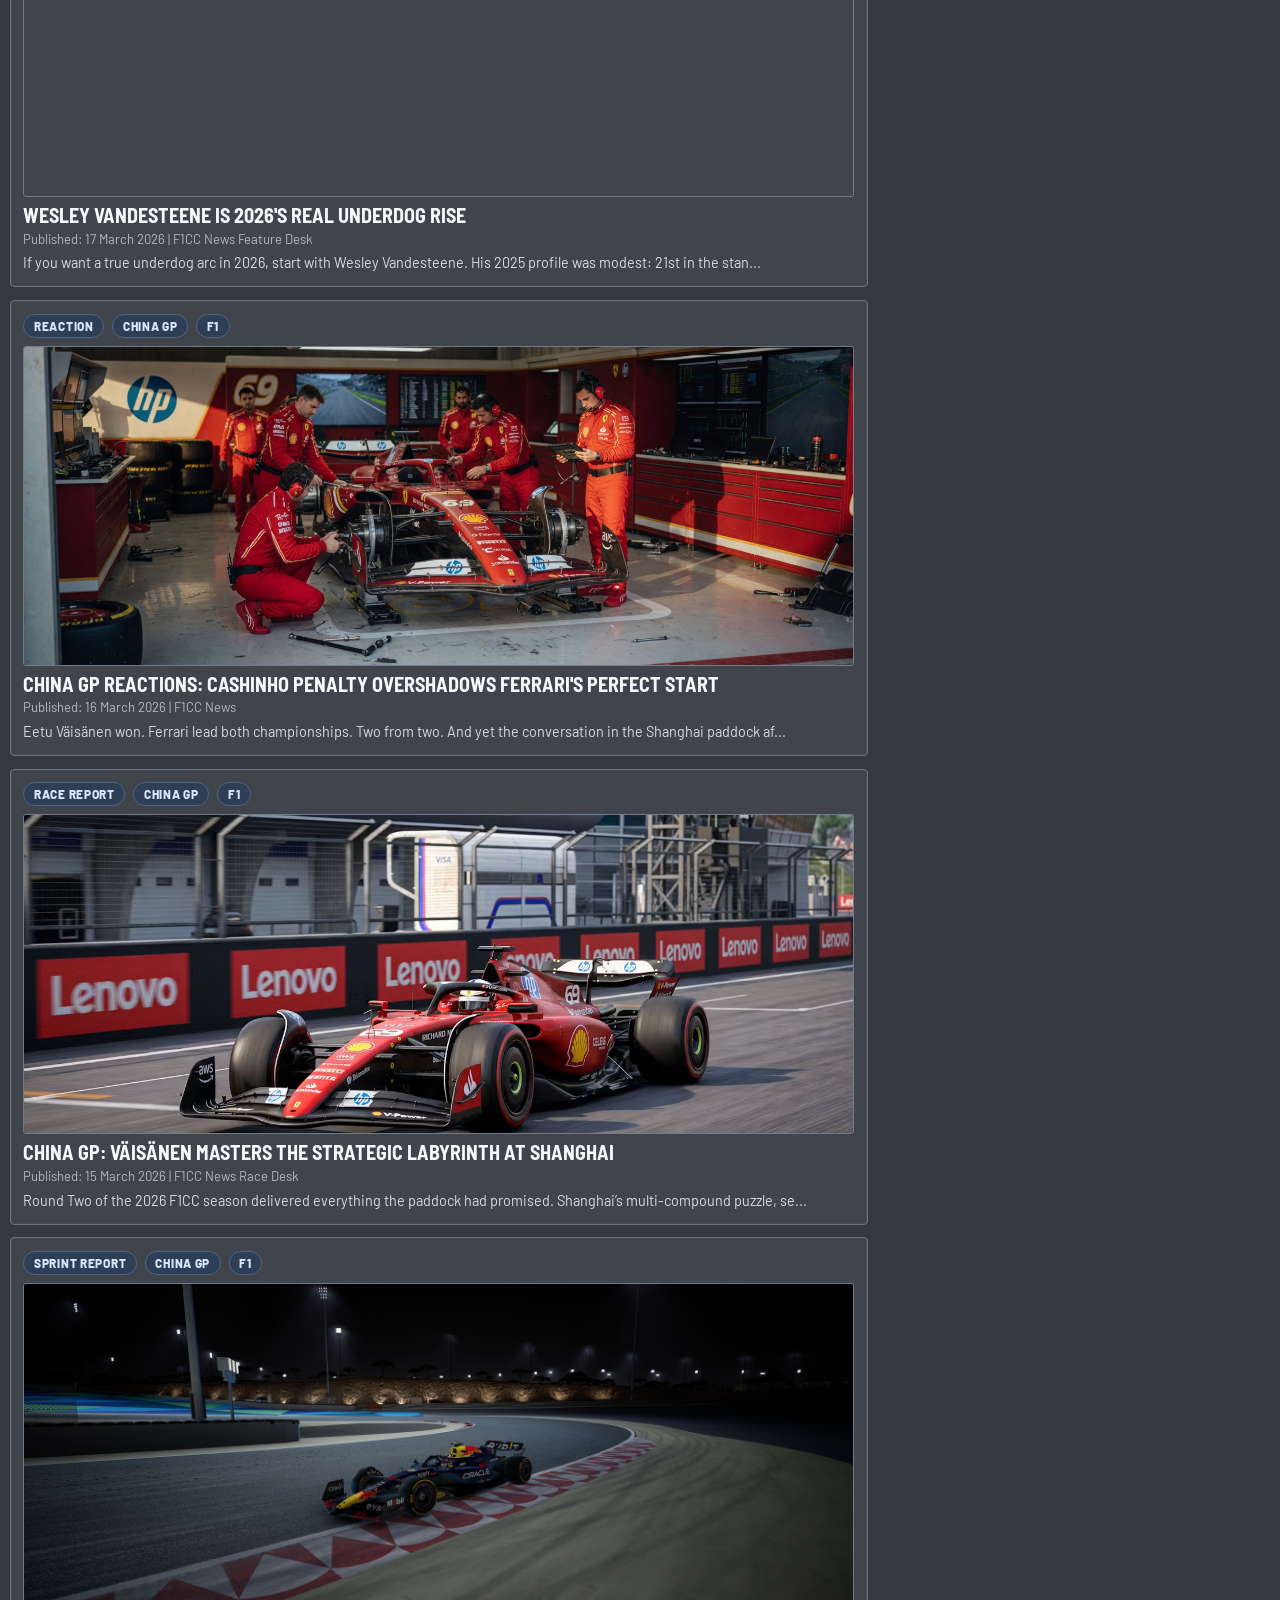
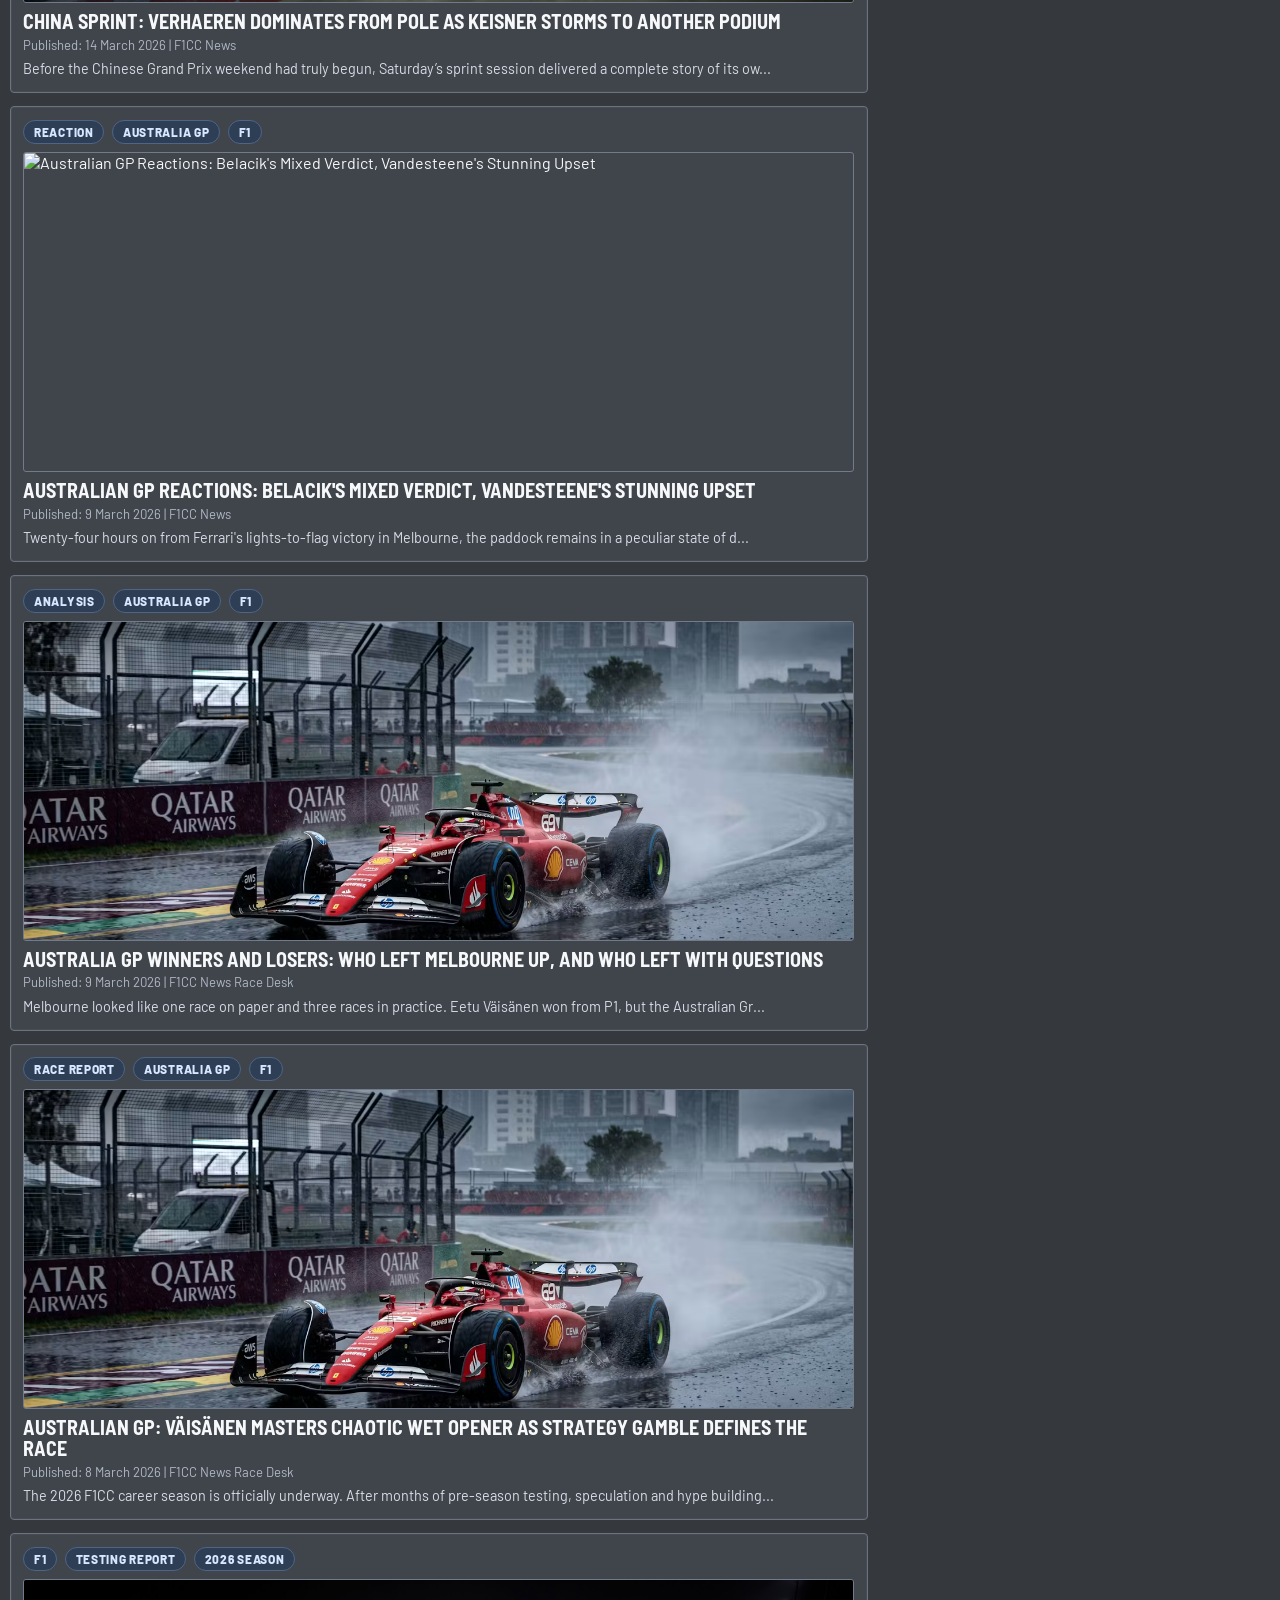
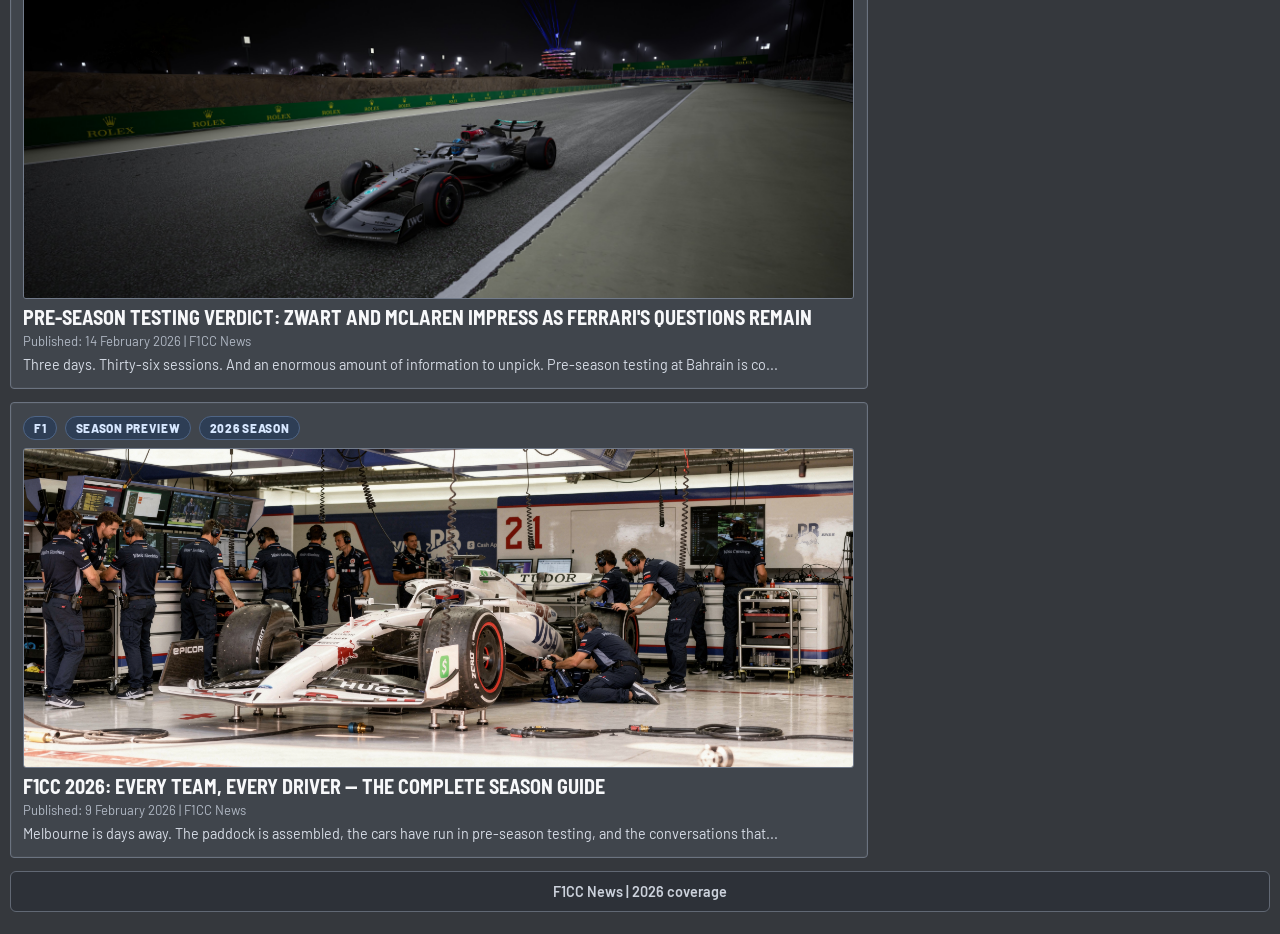
==== commit f5fb4995: "Cache busting attempt" ====
--- a/index.html
+++ b/index.html
@@ -8,6 +8,9 @@
 	<link rel="preconnect" href="https://fonts.googleapis.com">
 	<link rel="preconnect" href="https://fonts.gstatic.com" crossorigin>
 	<link href="https://fonts.googleapis.com/css2?family=Barlow:wght@400;500;700;800&family=Barlow+Semi+Condensed:wght@500;700;800&display=swap" rel="stylesheet">
+	<meta http-equiv="Cache-Control" content="no-cache, no-store, must-revalidate">
+<meta http-equiv="Pragma" content="no-cache">
+<meta http-equiv="Expires" content="0">
 	<style>
 		:root {
 			--bg: #35383d;
@@ -704,7 +707,7 @@
           <a class="nav-link" href="https://jrfoster09.github.io/f1cc-wiki/pages/teams.html" style="color: #eef1f7; text-decoration: none; text-transform: uppercase; font-family: 'Barlow Semi Condensed', sans-serif; font-weight: 700; letter-spacing: 0.04em; font-size: 0.82rem; padding: 0.5rem 0.65rem; border-radius: 3px; border: 1px solid transparent; white-space: nowrap;">F1&2 Teams</a>
           <a class="nav-link" href="#" style="color: #eef1f7; text-decoration: none; text-transform: uppercase; font-family: 'Barlow Semi Condensed', sans-serif; font-weight: 700; letter-spacing: 0.04em; font-size: 0.82rem; padding: 0.5rem 0.65rem; border-radius: 3px; border: 1px solid transparent; white-space: nowrap;">GT</a>
           <a class="nav-link" href="#" style="color: #eef1f7; text-decoration: none; text-transform: uppercase; font-family: 'Barlow Semi Condensed', sans-serif; font-weight: 700; letter-spacing: 0.04em; font-size: 0.82rem; padding: 0.5rem 0.65rem; border-radius: 3px; border: 1px solid transparent; white-space: nowrap;">NASCAR</a>
-          <a class="nav-link" href="https://jrfoster09.github.io/f1cc-wiki/pages/teams.html" style="color: #eef1f7; text-decoration: none; text-transform: uppercase; font-family: 'Barlow Semi Condensed', sans-serif; font-weight: 700; letter-spacing: 0.04em; font-size: 0.82rem; padding: 0.5rem 0.65rem; border-radius: 3px; border: 1px solid transparent; white-space: nowrap;">Teams</a>
+          <a class="nav-link" href="#" style="color: #eef1f7; text-decoration: none; text-transform: uppercase; font-family: 'Barlow Semi Condensed', sans-serif; font-weight: 700; letter-spacing: 0.04em; font-size: 0.82rem; padding: 0.5rem 0.65rem; border-radius: 3px; border: 1px solid transparent; white-space: nowrap;">Exclusive Interviews</a>
         </nav>
       </div>
 
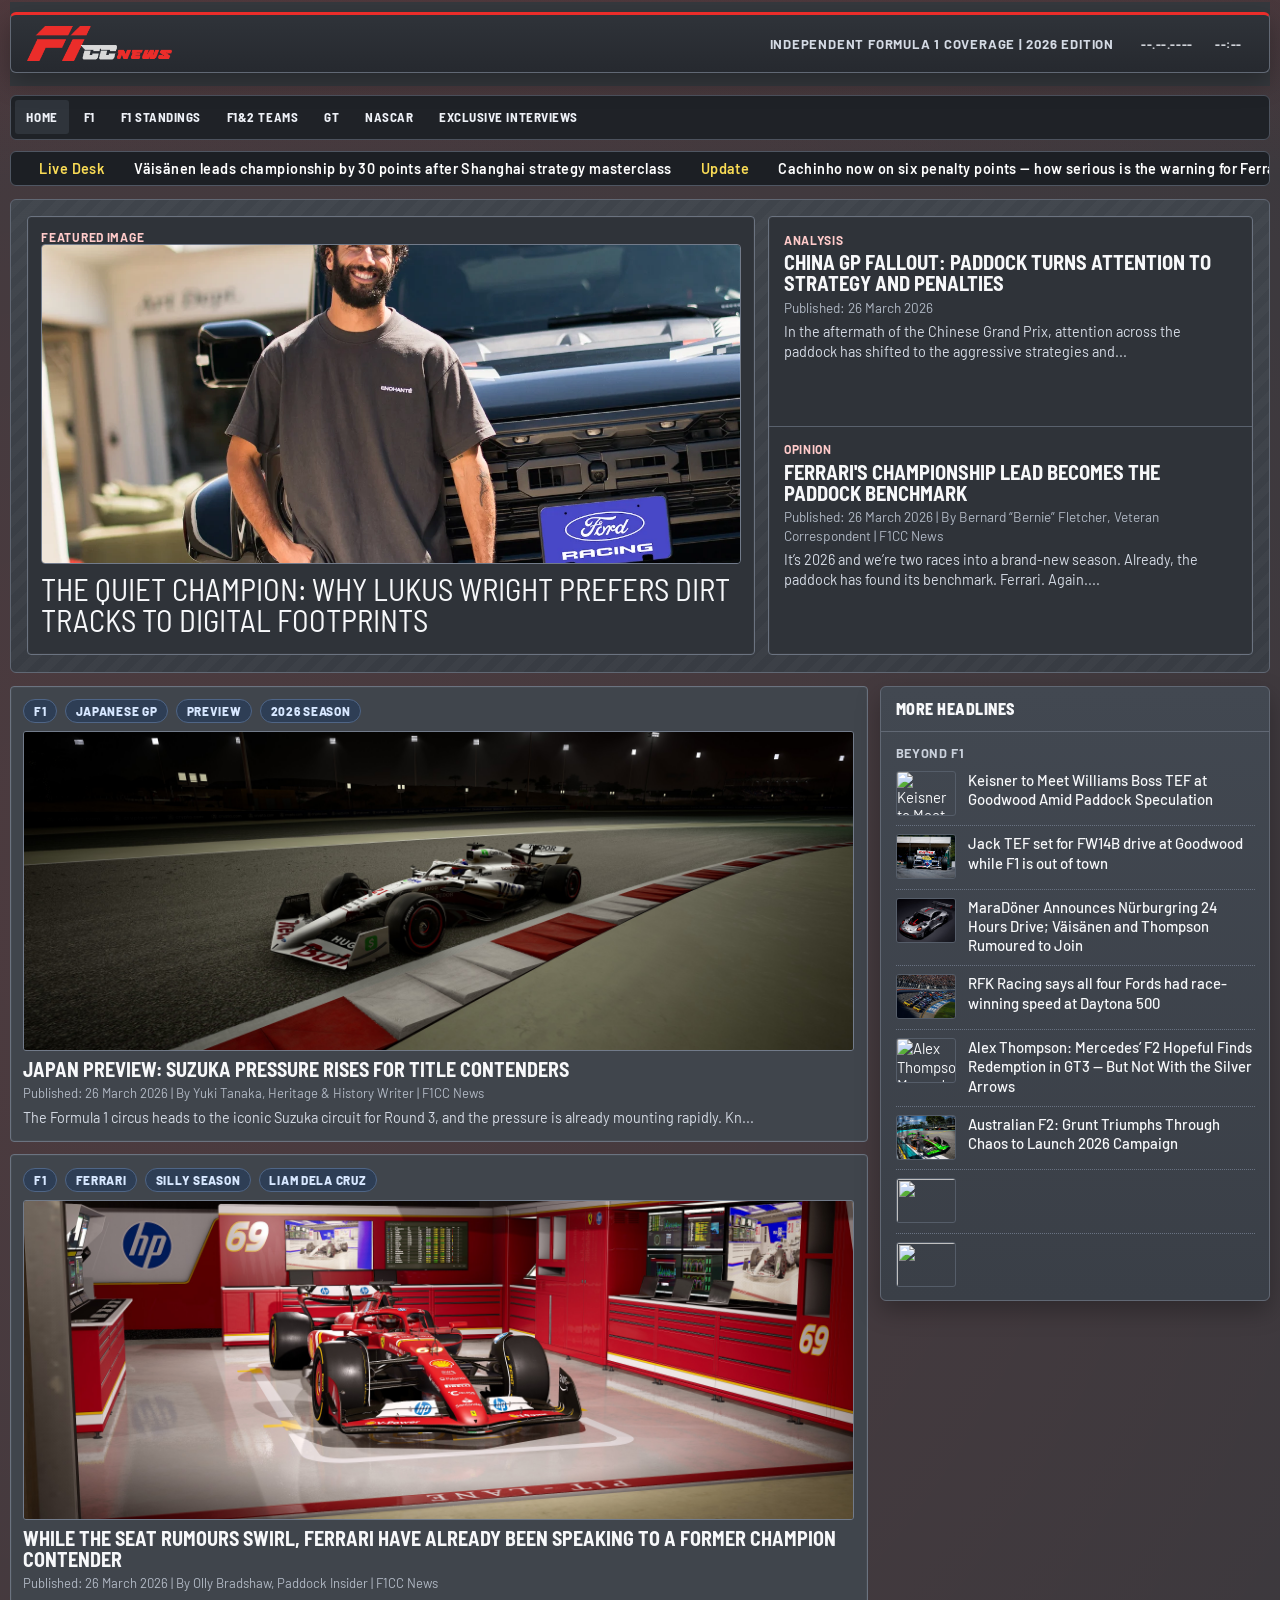
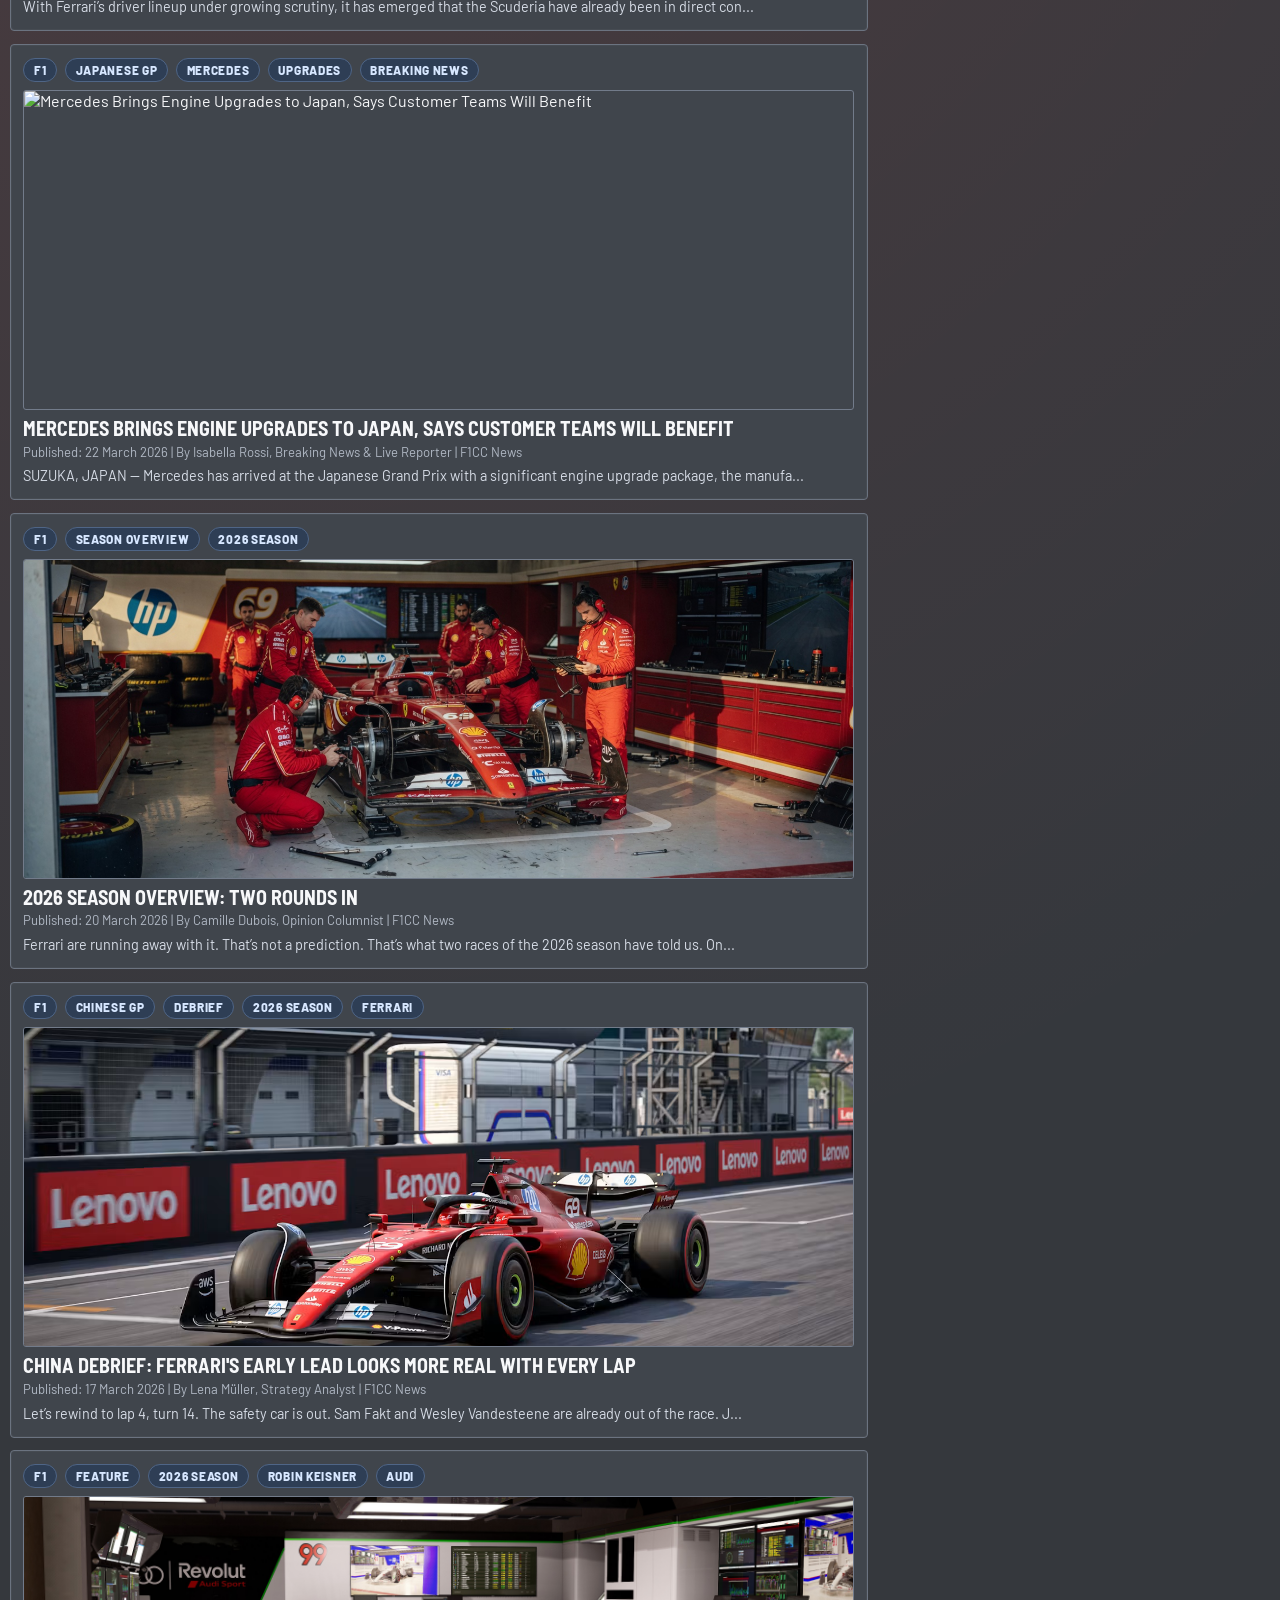
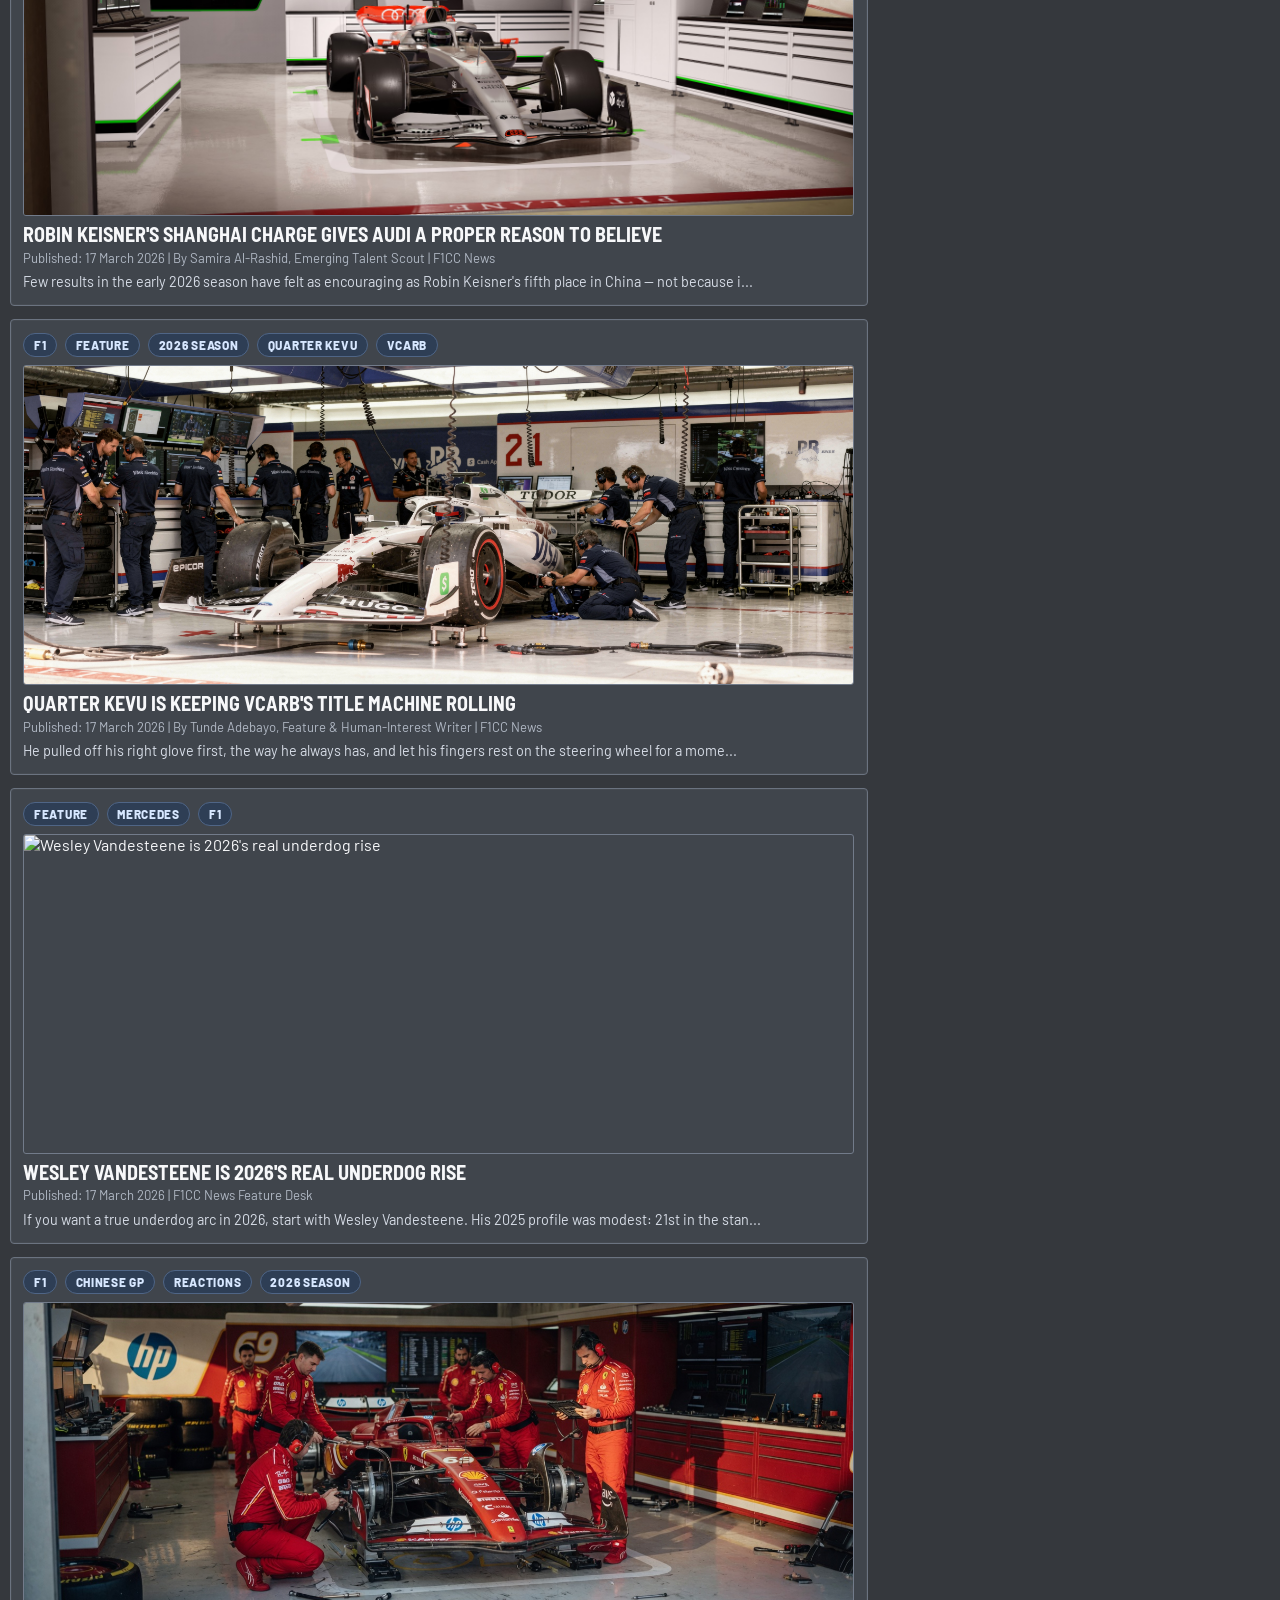
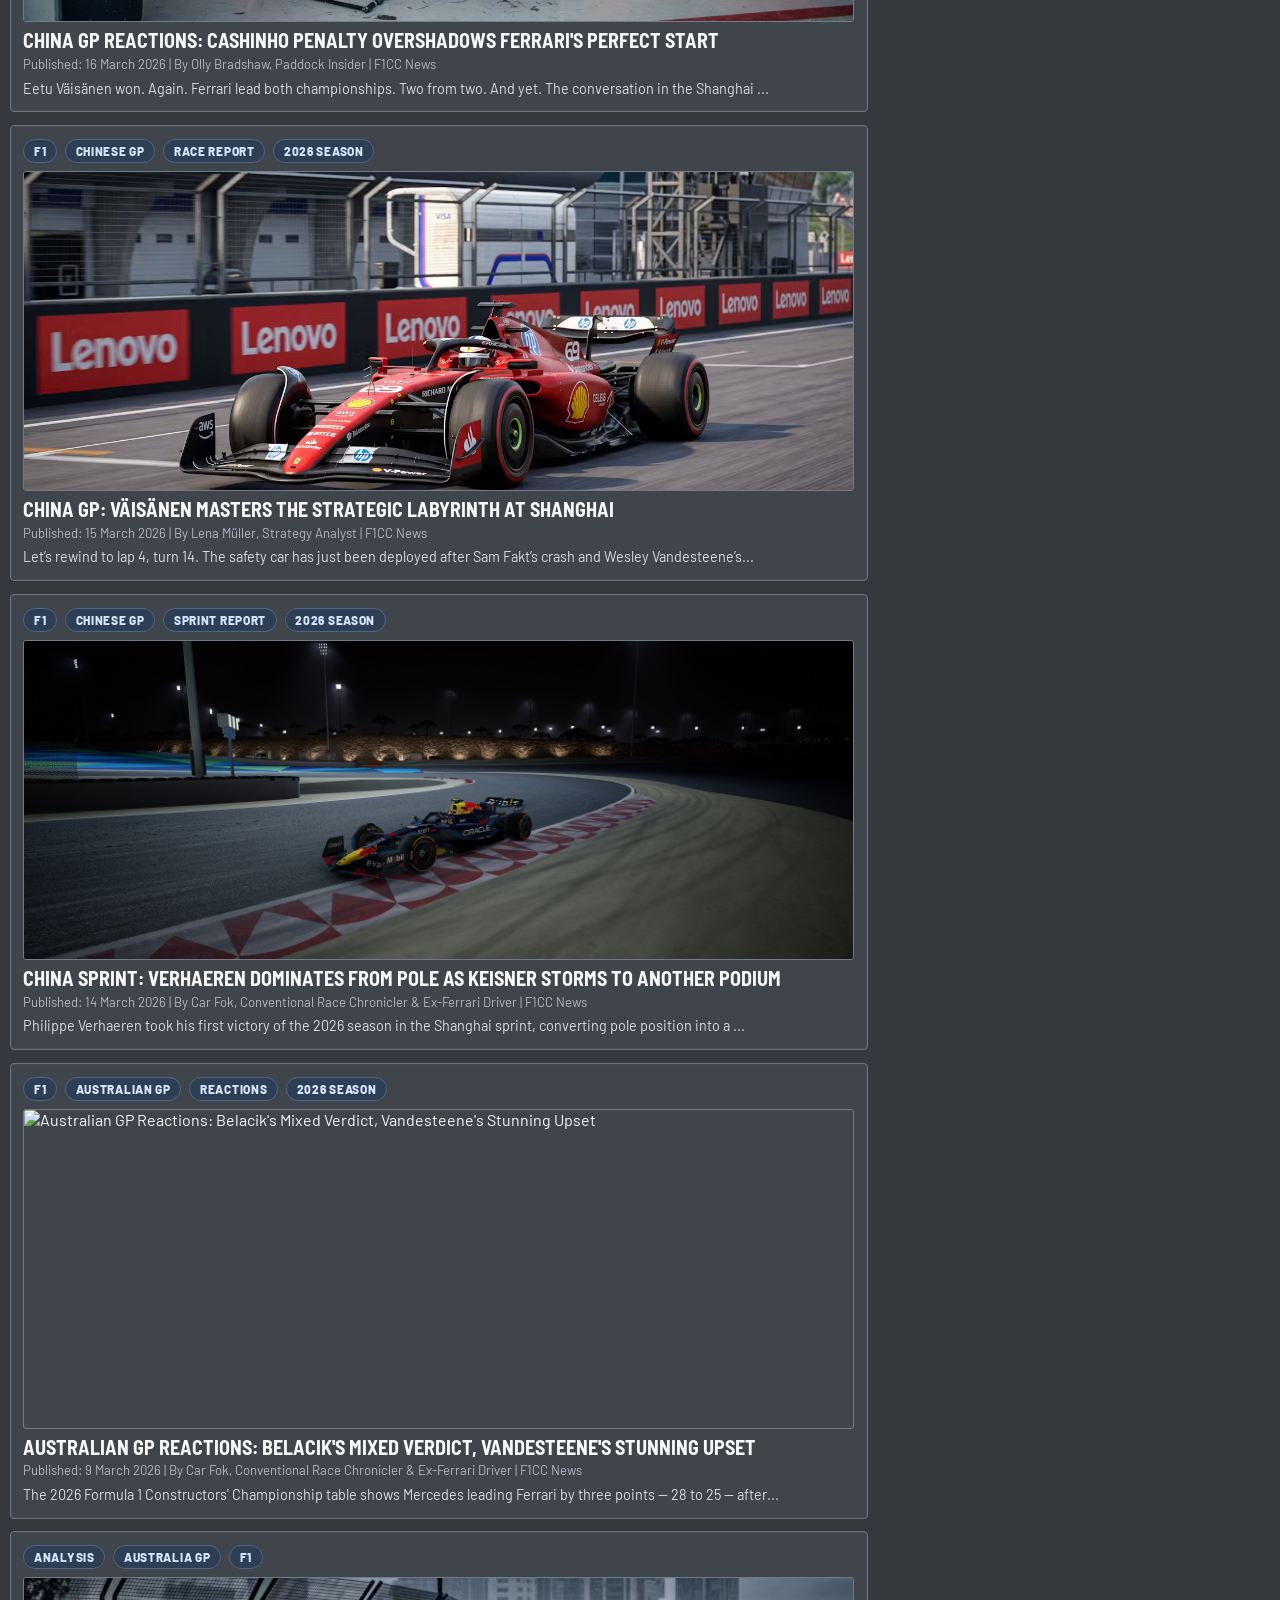
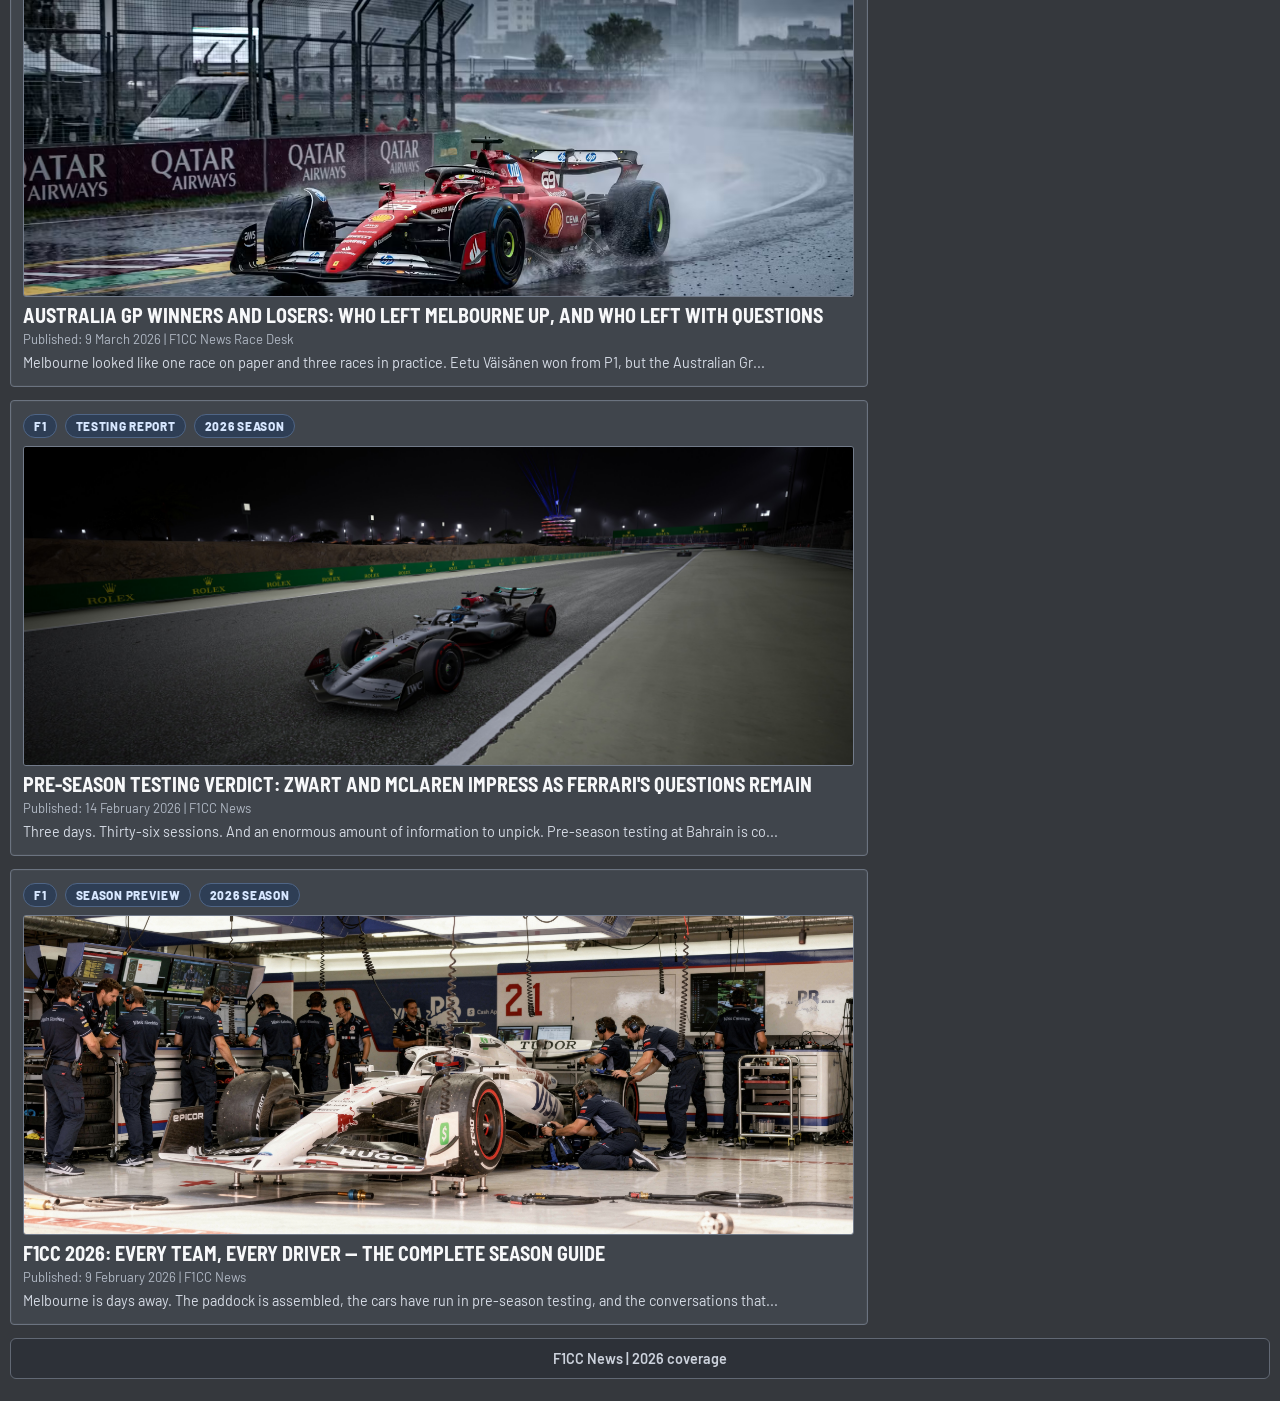
==== commit 9544a315: "Update index.html" ====
--- a/index.html
+++ b/index.html
@@ -593,6 +593,42 @@
 			letter-spacing: 0.03em;
 		}
 
+    /* Nav link shared style */
+    .nav-link {
+      color: #eef1f7;
+      text-decoration: none;
+      text-transform: uppercase;
+      font-family: 'Barlow Semi Condensed', sans-serif;
+      font-weight: 700;
+      letter-spacing: 0.04em;
+      font-size: 0.82rem;
+      padding: 0.5rem 0.65rem;
+      border-radius: 3px;
+      border: 1px solid transparent;
+      white-space: nowrap;
+    }
+    .nav-link:hover { background: #2e333b; }
+
+    /* Fictional time — same style as nav links, no hover effect */
+    .fic-clock {
+      display: inline-flex;
+      margin-left: auto;
+      gap: 0;
+      align-items: center;
+      opacity: 0.85;
+    }
+    .fic-clock span {
+      color: #eef1f7;
+      text-transform: uppercase;
+      font-family: 'Barlow Semi Condensed', sans-serif;
+      font-weight: 700;
+      letter-spacing: 0.04em;
+      font-size: 0.82rem;
+      padding: 0.5rem 0.65rem;
+      border-radius: 3px;
+      border: 1px solid transparent;
+      white-space: nowrap;
+    }
 		.side-block {
 			padding: 0.8rem 0.9rem;
 			border-bottom: 1px solid #58606d;
@@ -699,6 +735,20 @@
     <img src="images/F1CC Header.png" alt="F1CC News" style="width: 20%; max-width: 1080px; height: auto; display: block;">
 </a>
           <div class="tagline">Independent Formula 1 Coverage | 2026 Edition</div>
+      <!-- Fictional time clock -->
+        <div class="fic-clock">
+          <span id="fic-date">--.--.----</span>
+          <span id="fic-time">--:--</span>
+        </div>
+</div>
+
+<script src="fictional-time.js"></script>
+<script>
+  FictionalTime.start({
+    dateEl: 'fic-date',
+    timeEl: 'fic-time',
+  });
+</script>
         </header>
         <nav class="nav-row" style="margin-top: 0.55rem; background: #1f2227; border: 1px solid #4c525d; border-radius: var(--radius); display: flex; gap: 0.2rem; padding: 0.28rem; overflow-x: auto;">
           <a class="nav-link active" href="index.html" style="color: #eef1f7; text-decoration: none; text-transform: uppercase; font-family: 'Barlow Semi Condensed', sans-serif; font-weight: 700; letter-spacing: 0.04em; font-size: 0.82rem; padding: 0.5rem 0.65rem; border-radius: 3px; border: 1px solid transparent; white-space: nowrap;">Home</a>
@@ -713,8 +763,7 @@
 
 		<div class="ticker-wrap" aria-label="news ticker">
 			<div class="ticker">
-				<span>Live Desk</span>Vaisanen extends championship lead after Shanghai strategy masterclass<span>Update</span>Cachinho now on six penalty points after China incidents<span>Paddock</span>Kevu linked with VCARB seat as junior programme decision looms<span>Live Desk</span>Vaisanen extends championship lead after Shanghai strategy masterclass<span>Update</span>Cachinho now on six penalty points after China incidents<span>Paddock</span>Kevu linked with VCARB seat as junior programme decision looms
-			</div>
+<span>Live Desk</span>Väisänen leads championship by 30 points after Shanghai strategy masterclass<span>Update</span>Cachinho now on six penalty points — how serious is the warning for Ferrari?<span>Paddock</span>Goodwood Festival to host star‑studded F1 gathering next weekend<span>Silly Season</span>A chance meeting at Goodwood? Keisner and TEF both on the guest list<span>Live Desk</span>Cachinho receives formal FIA warning after separate China incidents<span>Update</span>Mercedes tension simmers after Zwart's post‑China debrief<span>Paddock</span>Mercedes brings engine upgrades to Suzuka — customer teams set to benefit<span>Silly Season</span>Ferrari's approach to a former champion — and the response that surprised the paddock			</div>
 		</div>
 
 		<section class="hero" id="hero-container"></section>
@@ -761,6 +810,12 @@
 	</main>
 	<script src="stories.js"></script>
   <script src="sidebar.js"></script>
+
+
+
+
+
+
 
 <script>
   function extractSnippet(html) {
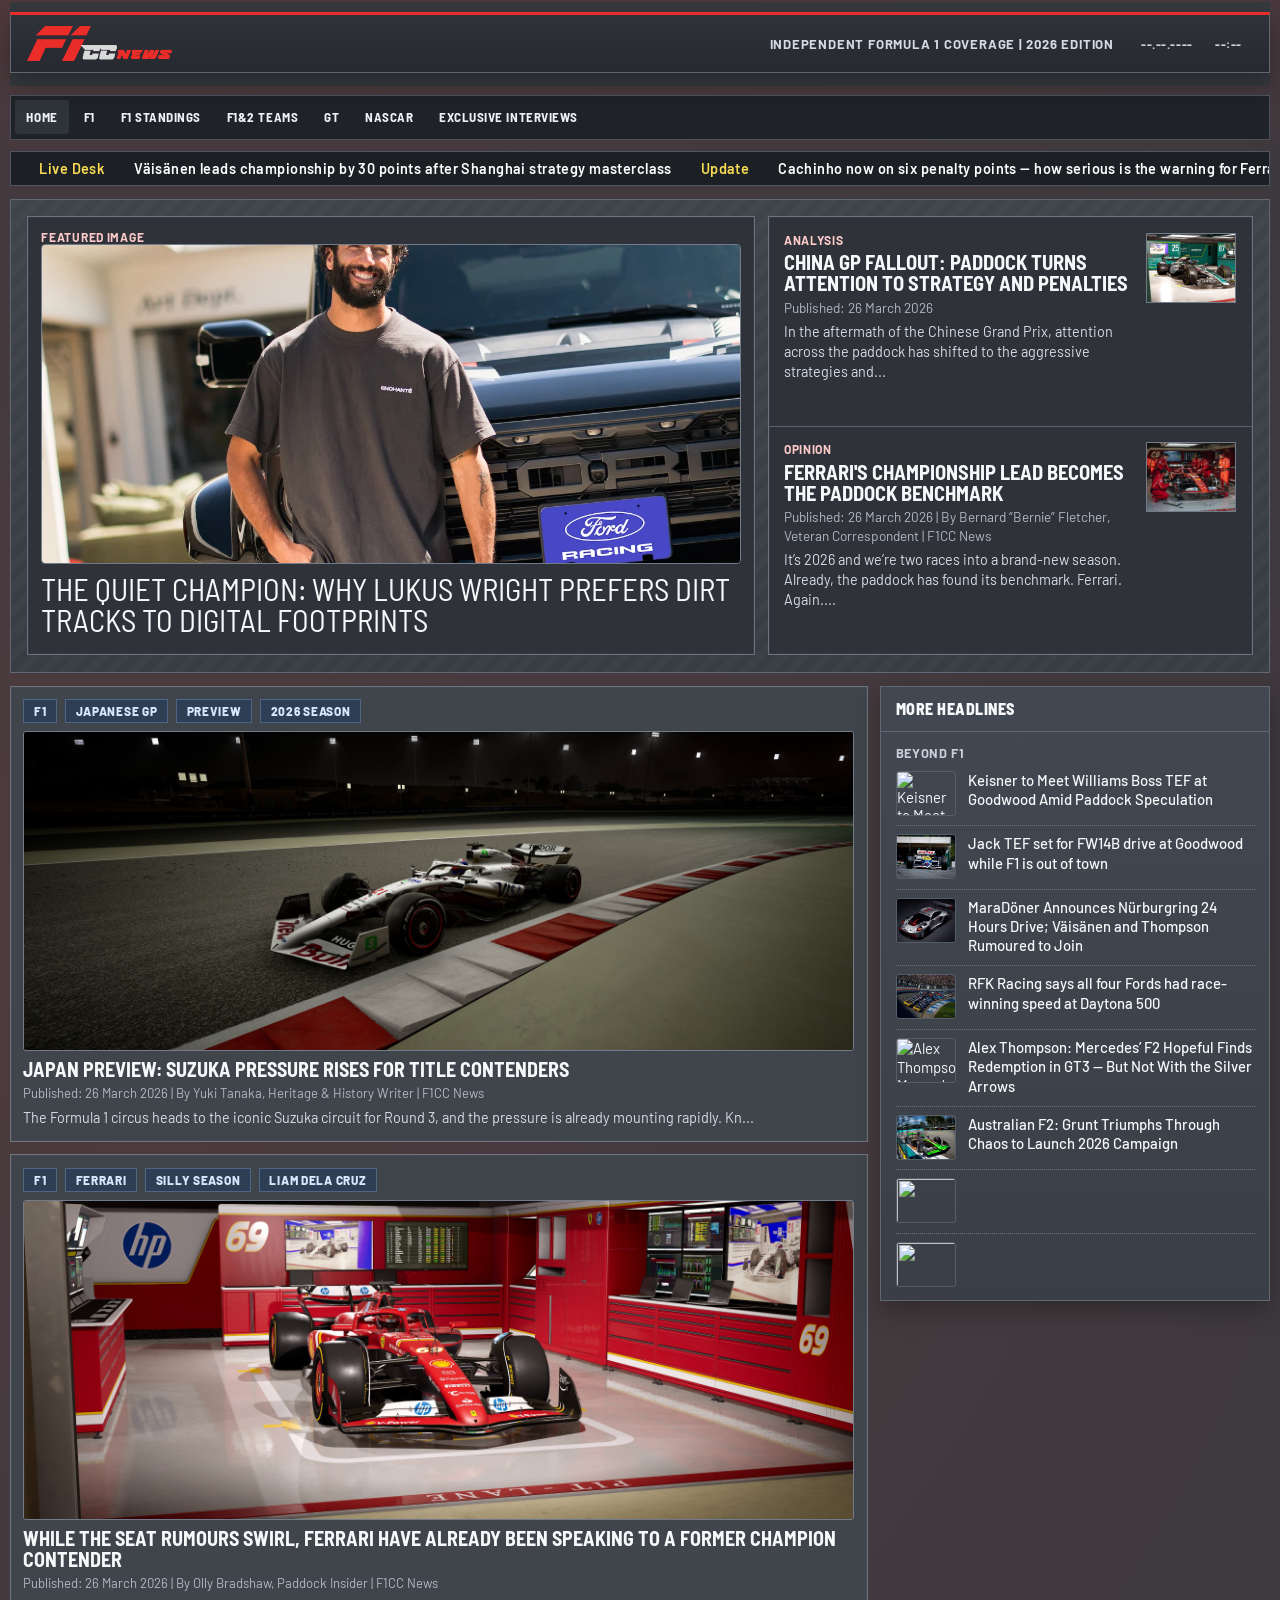
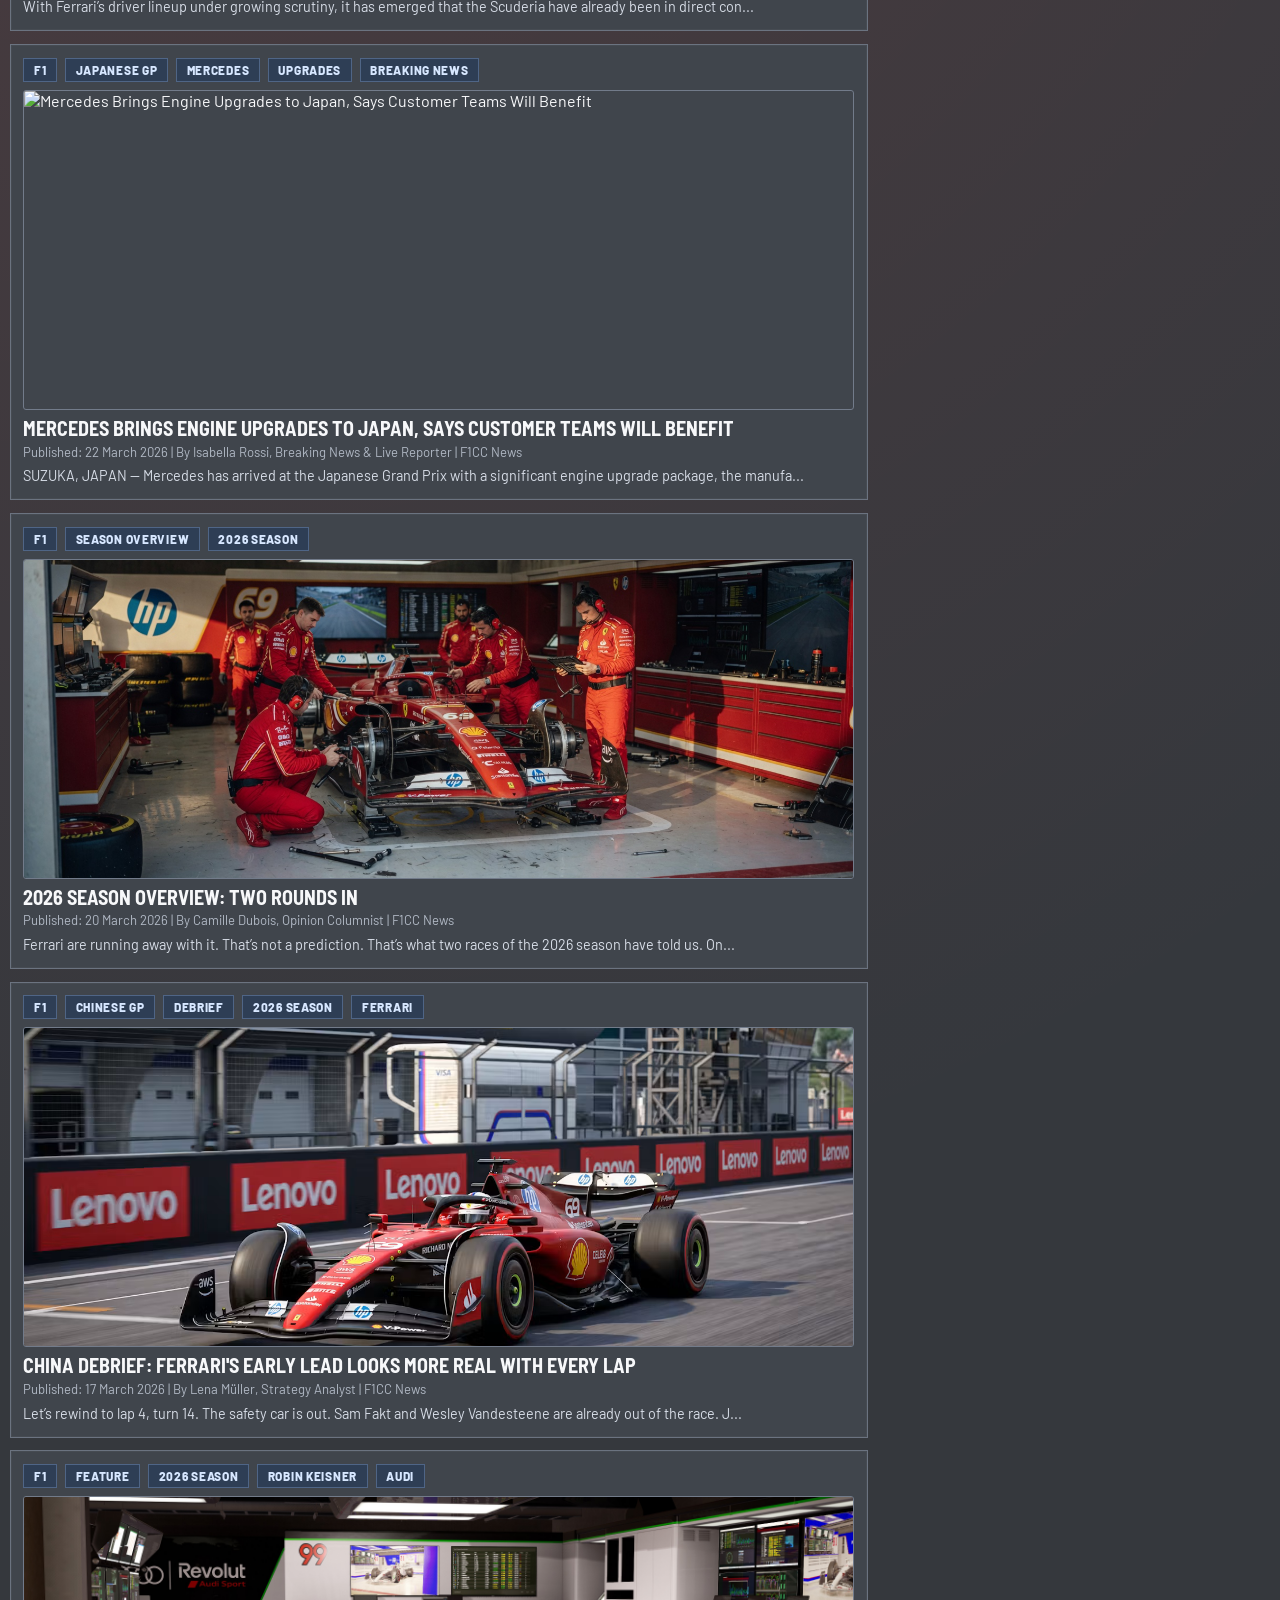
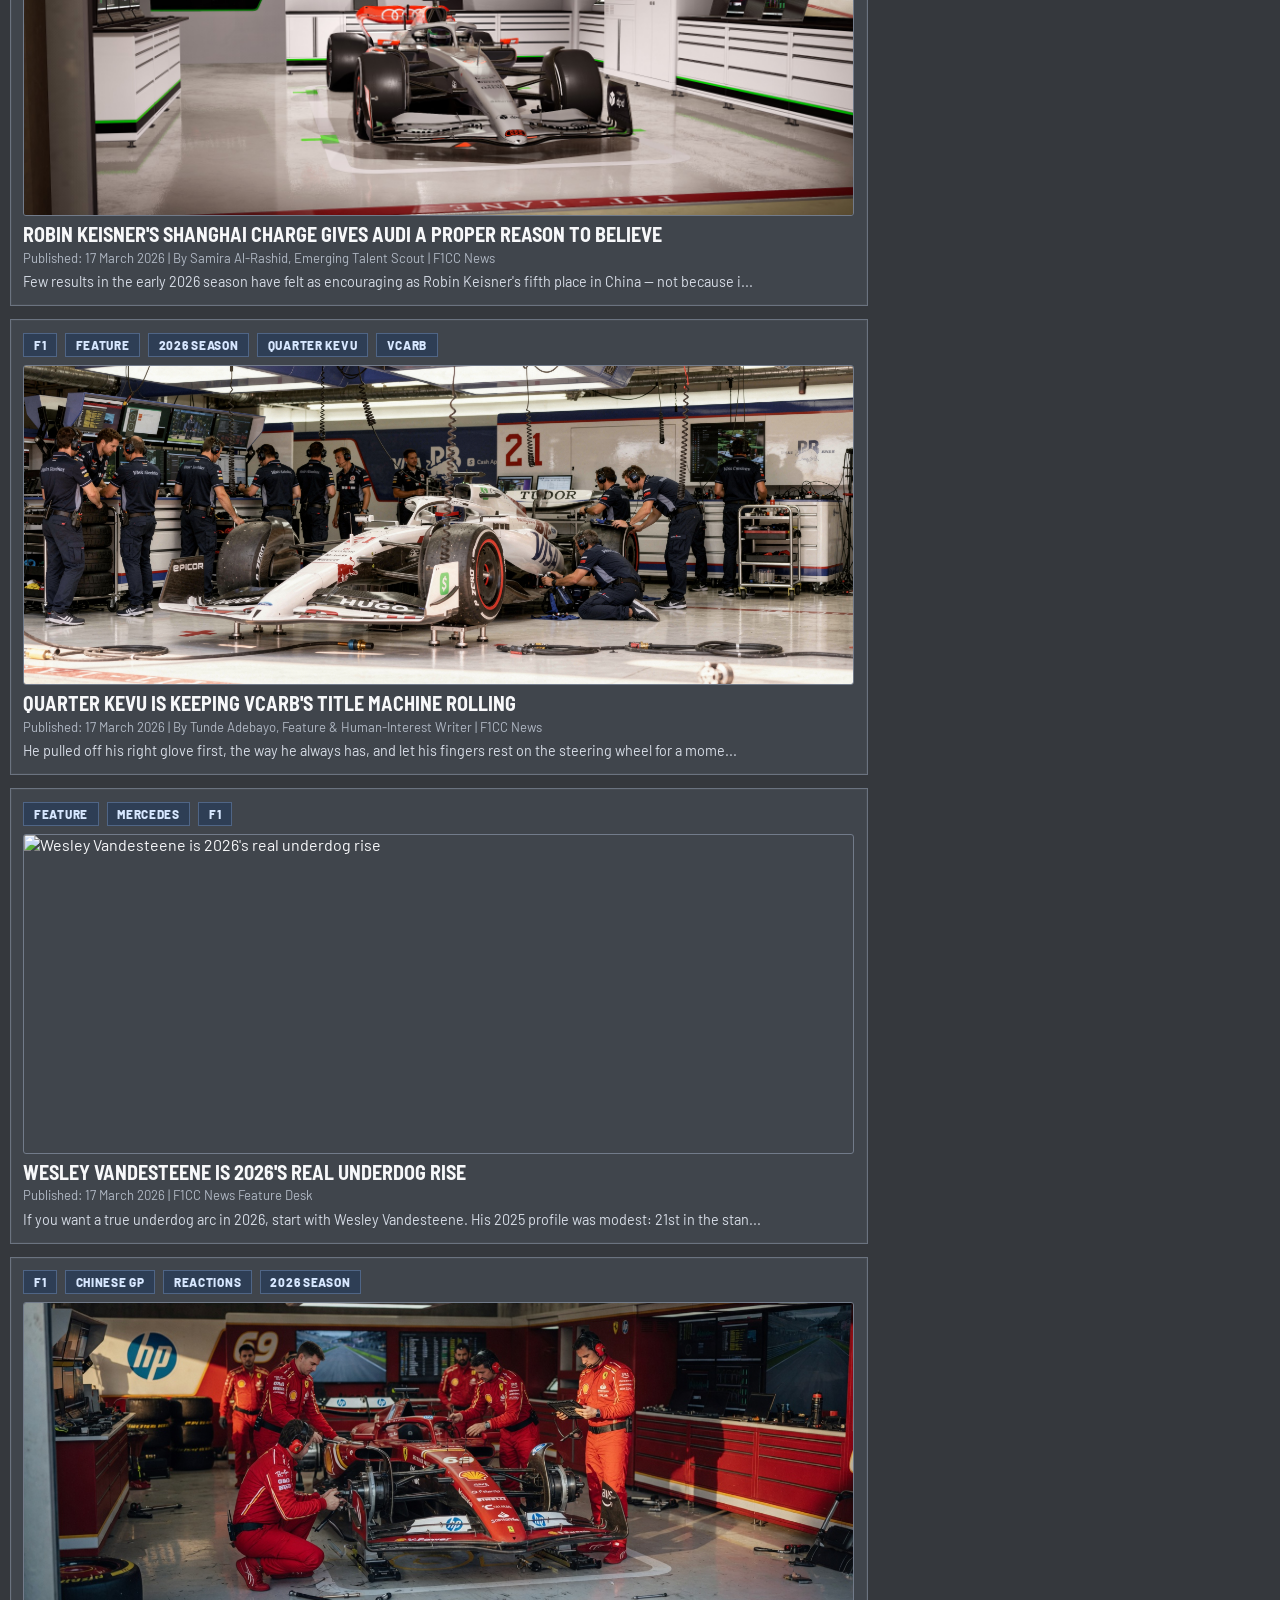
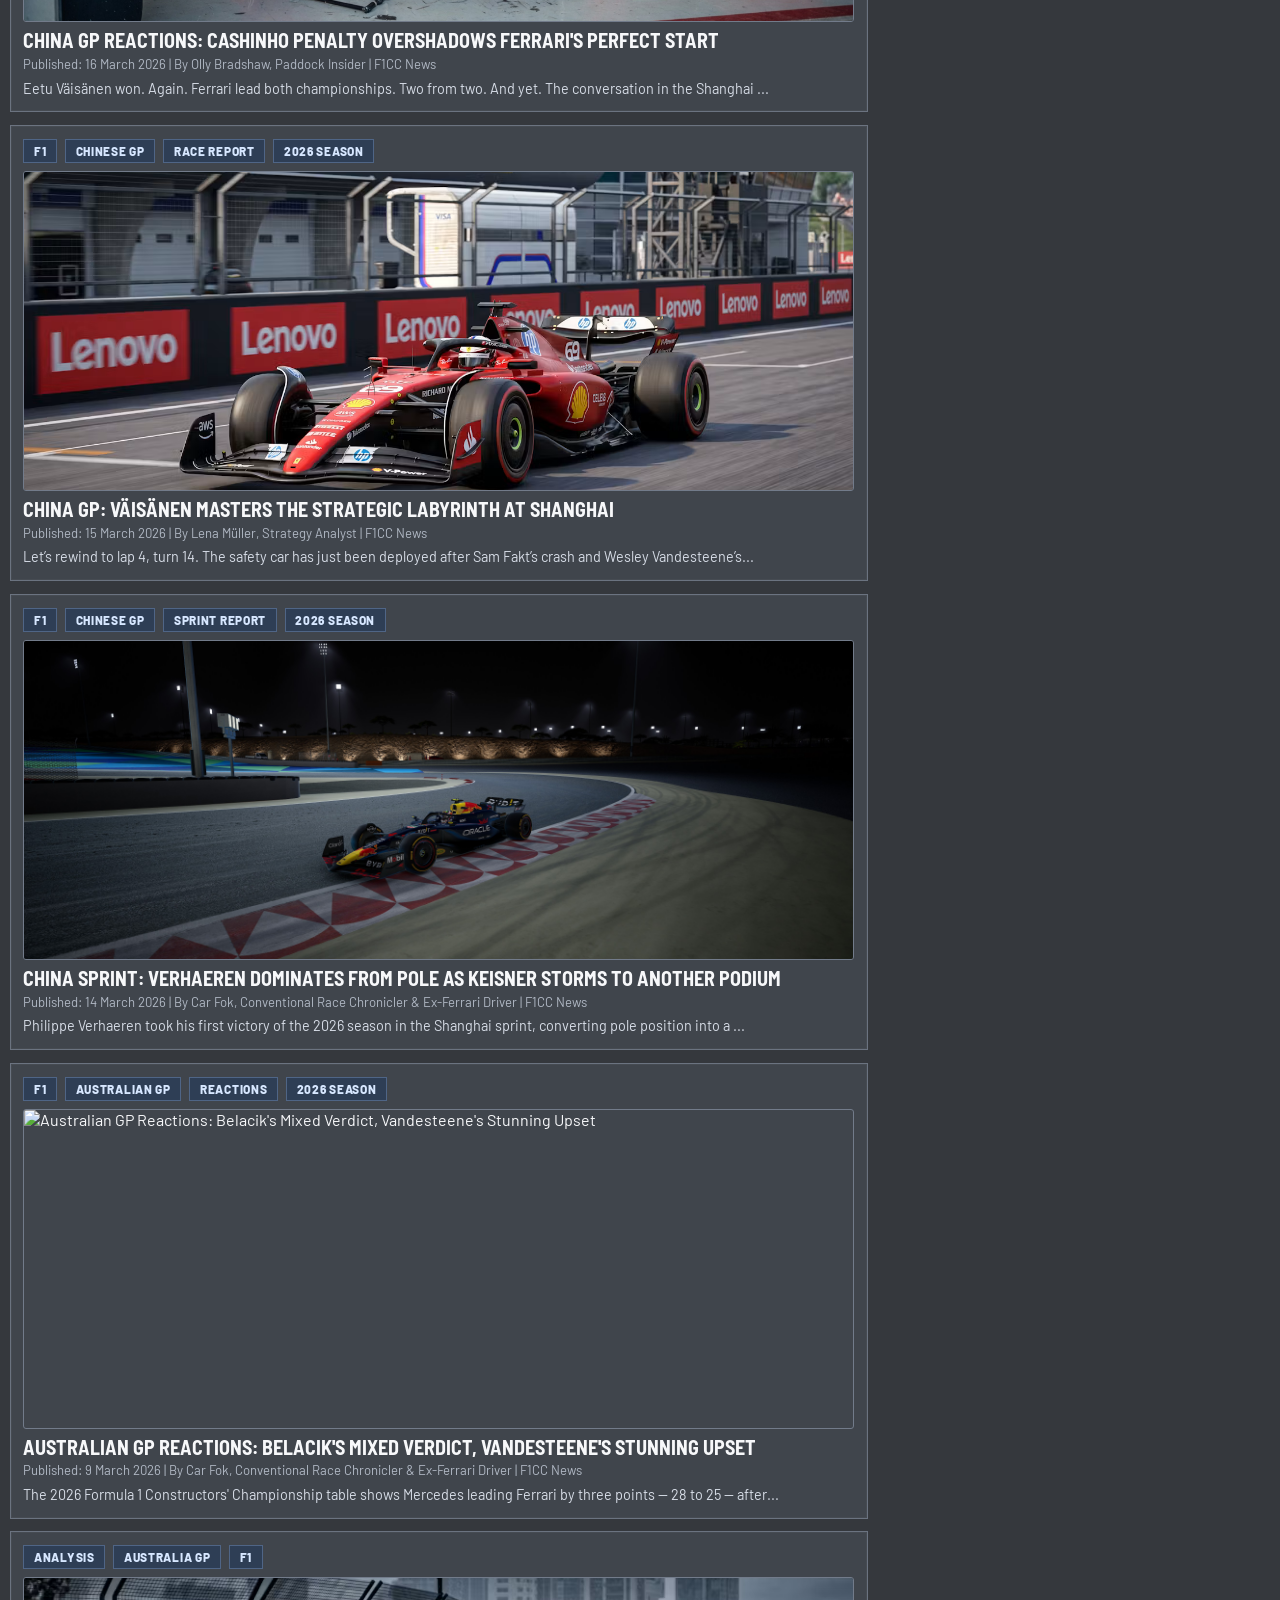
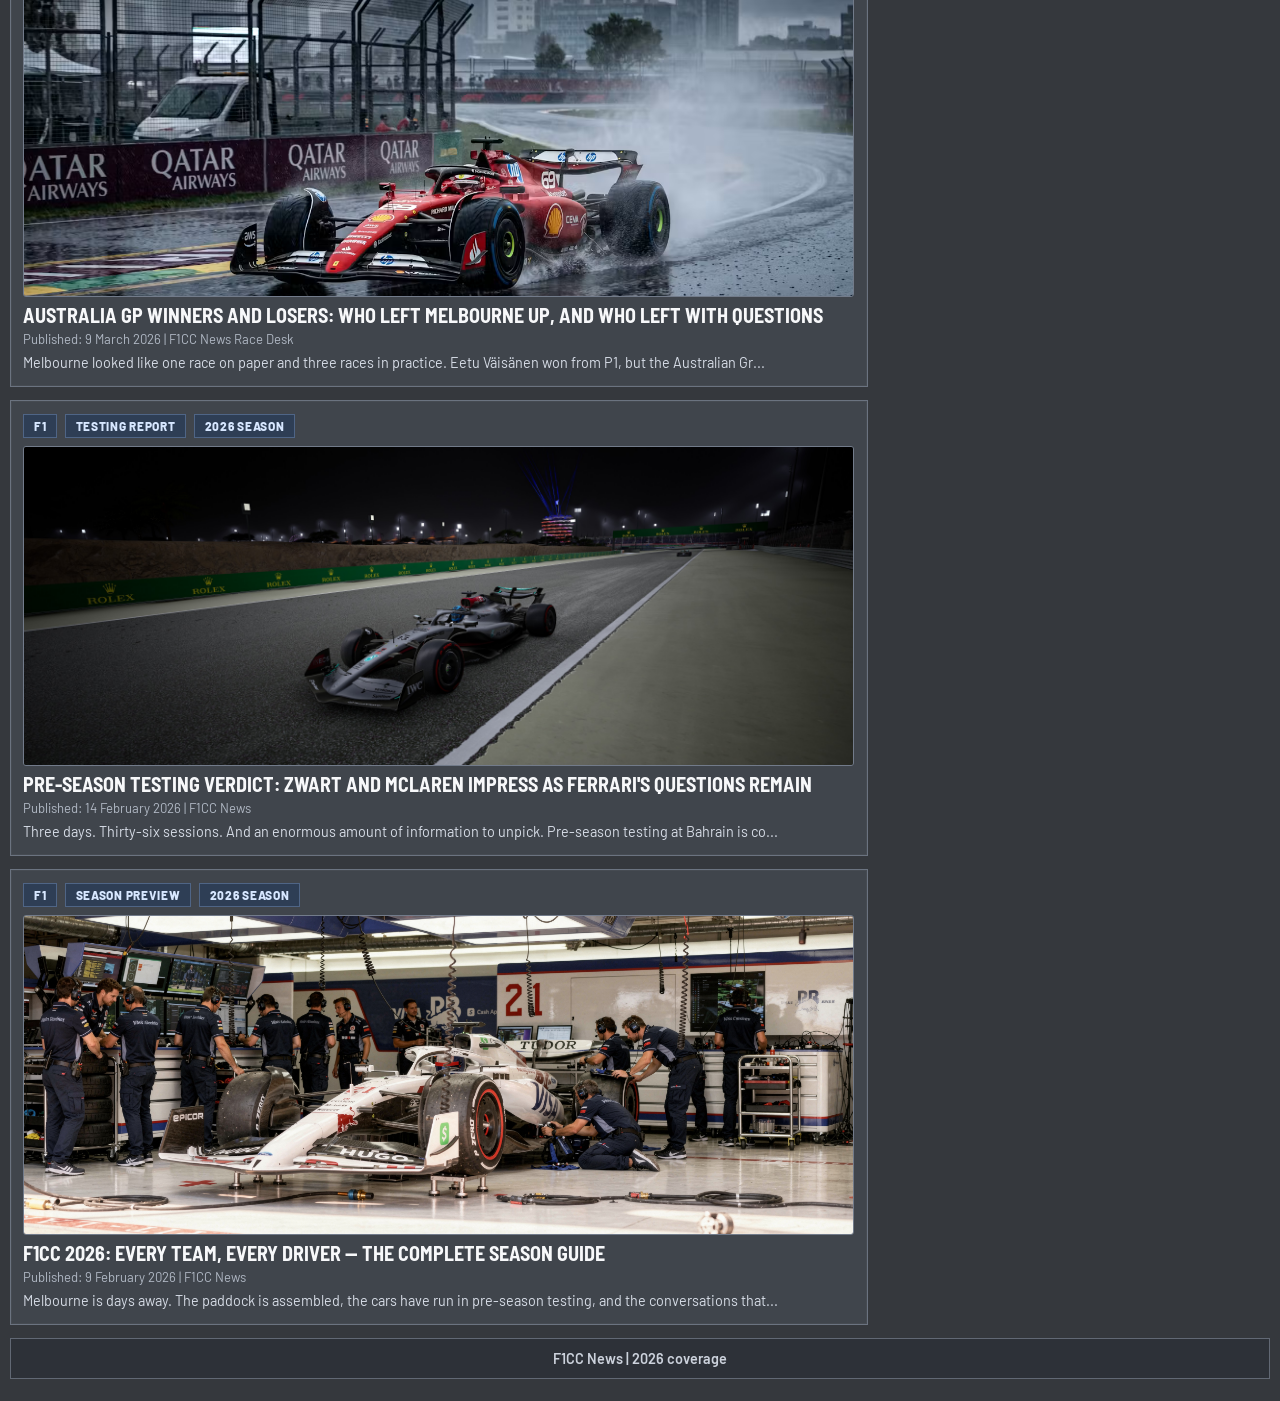
==== commit 5b31d1f6: "Add files via upload" ====
--- a/index.html
+++ b/index.html
@@ -1,900 +1,167 @@
-<!DOCTYPE html>
-<html lang="en">
-<head>
-	<meta charset="UTF-8">
-	<meta name="viewport" content="width=device-width, initial-scale=1.0">
-	<title>F1CC News | 2026 Desk</title>
-	<link rel="icon" type="image/x-icon" href="images/F1CC News icon.ico">
-	<link rel="preconnect" href="https://fonts.googleapis.com">
-	<link rel="preconnect" href="https://fonts.gstatic.com" crossorigin>
-	<link href="https://fonts.googleapis.com/css2?family=Barlow:wght@400;500;700;800&family=Barlow+Semi+Condensed:wght@500;700;800&display=swap" rel="stylesheet">
-	<meta http-equiv="Cache-Control" content="no-cache, no-store, must-revalidate">
-<meta http-equiv="Pragma" content="no-cache">
-<meta http-equiv="Expires" content="0">
-	<style>
-		:root {
-			--bg: #35383d;
-			--bg-soft: #3e4248;
-			--paper: #454a51;
-			--paper-2: #4a5058;
-			--ink: #f7f8fa;
-			--muted: #ccd2dc;
-			--line: #616874;
-			--brand: #eb2d2a;
-			--brand-dark: #b11f1d;
-			--accent: #ff514d;
-			--shadow: 0 10px 24px rgba(0, 0, 0, 0.28);
-			--radius: 6px;
-		}
-
-		* {
-			box-sizing: border-box;
-		}
-
-		body {
-			margin: 0;
-			font-family: "Barlow", sans-serif;
-			color: var(--ink);
-			background:
-				linear-gradient(180deg, rgba(235, 45, 42, 0.08), transparent 180px),
-				radial-gradient(circle at 12% 12%, rgba(255, 81, 77, 0.12), transparent 28%),
-				var(--bg);
-			min-height: 100vh;
-		}
-
-		body.dialog-open {
-			overflow: hidden;
-		}
-
-		.site-shell {
-			width: min(1280px, calc(100% - 1.2rem));
-			margin: 0.75rem auto 1.4rem;
-			position: relative;
-		}
-
-		.topbar {
-			display: flex;
-			align-items: center;
-			justify-content: space-between;
-			border: 1px solid var(--line);
-			border-radius: var(--radius);
-			background: linear-gradient(180deg, #2f3339 0%, #26292f 100%);
-			box-shadow: var(--shadow);
-			padding: 0.7rem 1rem;
-			gap: 1rem;
-			overflow: hidden;
-			border-top: 3px solid var(--brand);
-		}
-
-		.brand {
-			font-family: "Barlow Semi Condensed", sans-serif;
-			font-size: clamp(1.85rem, 4vw, 2.6rem);
-			letter-spacing: 0.02em;
-			line-height: 0.95;
-			margin: 0;
-			color: #ffffff;
-			white-space: nowrap;
-			font-weight: 800;
-			text-transform: uppercase;
-		}
-
-		.brand span {
-			color: var(--brand);
-		}
-
-		.tagline {
-			font-weight: 700;
-			color: #d4dae4;
-			font-size: 0.82rem;
-			text-transform: uppercase;
-			letter-spacing: 0.06em;
-			white-space: nowrap;
-		}
-
-		.nav-row {
-			margin-top: 0.55rem;
-			background: #1f2227;
-			border: 1px solid #4c525d;
-			border-radius: var(--radius);
-			display: flex;
-			gap: 0.2rem;
-			padding: 0.28rem;
-			overflow-x: auto;
-		}
-
-		.nav-link {
-			color: #eef1f7;
-			text-decoration: none;
-			text-transform: uppercase;
-			font-family: "Barlow Semi Condensed", sans-serif;
-			font-weight: 700;
-			letter-spacing: 0.04em;
-			font-size: 0.82rem;
-			padding: 0.5rem 0.65rem;
-			border-radius: 3px;
-			border: 1px solid transparent;
-			white-space: nowrap;
-		}
-
-		.nav-link:hover,
-		.nav-link.active {
-			background: #2f343b;
-			border-color: #555d69;
-		}
-
-		.ticker-wrap {
-			margin-top: 0.7rem;
-			background: #1c1f24;
-			color: #fff;
-			border-radius: var(--radius);
-			overflow: hidden;
-			border: 1px solid #4f5662;
-		}
-
-		.ticker {
-			display: inline-block;
-			padding: 0.5rem 0;
-			white-space: nowrap;
-			animation: ticker 28s linear infinite;
-			font-weight: 600;
-			letter-spacing: 0.03em;
-			font-size: 0.9rem;
-		}
-
-		.ticker span {
-			margin: 0 1.8rem;
-			color: #f9db55;
-		}
-
-		@keyframes ticker {
-			from { transform: translateX(0); }
-			to { transform: translateX(-50%); }
-		}
-
-		.hero {
-			margin-top: 0.8rem;
-			padding: 1.05rem;
-			border: 1px solid var(--line);
-			border-radius: var(--radius);
-			background: linear-gradient(180deg, #3f444b 0%, #383c43 100%);
-			position: relative;
-			overflow: hidden;
-		}
-
-		.hero::before {
-			content: "";
-			position: absolute;
-			inset: 0;
-			background: repeating-linear-gradient(135deg, rgba(255, 255, 255, 0.02) 0 8px, rgba(255, 255, 255, 0) 8px 16px);
-			pointer-events: none;
-		}
-
-		.hero h2 {
-			font-family: "Barlow Semi Condensed", sans-serif;
-			font-size: clamp(1.7rem, 5vw, 2.6rem);
-			margin: 0;
-			color: #ffffff;
-			letter-spacing: -0.02em;
-			line-height: 1;
-			max-width: 18ch;
-			position: relative;
-			z-index: 2;
-			text-transform: uppercase;
-		}
-
-		.hero p {
-			max-width: 75ch;
-			color: #d2d9e3;
-			font-size: 0.97rem;
-			margin-bottom: 0;
-			position: relative;
-			z-index: 2;
-		}
-
-		.frontpage {
-			display: grid;
-			grid-template-columns: minmax(0, 1.2fr) minmax(280px, 0.8fr);
-			gap: 0.8rem;
-			align-items: stretch;
-			position: relative;
-			z-index: 2;
-		}
-
-		.feature-card,
-		.headline-stack {
-			border: 1px solid #6b7380;
-			border-radius: 4px;
-			background: #2f3339;
-			box-shadow: inset 0 0 0 1px rgba(255, 255, 255, 0.03);
-		}
-
-		.feature-card {
-			padding: 0.8rem;
-		}
-
-		.feature-card a,
-		.headline-link {
-			color: inherit;
-			text-decoration: none;
-		}
-
-		.feature-title {
-			margin: 0.55rem 0 0.35rem;
-			font-family: "Barlow Semi Condensed", sans-serif;
-			font-size: clamp(1.3rem, 2.4vw, 2rem);
-			line-height: 1.02;
-			text-transform: uppercase;
-		}
-
-		.feature-kicker,
-		.headline-kicker {
-			font-size: 0.75rem;
-			text-transform: uppercase;
-			letter-spacing: 0.06em;
-			color: #ffcbca;
-			font-weight: 700;
-		}
-
-		.feature-card .img-placeholder {
-			min-height: 250px;
-			margin: 0;
-		}
-
-		.feature-card img,
-		.teaser-image {
-			width: 100%;
-			height: auto;
-			max-height: 320px;
-			object-fit: cover;
-			border-radius: 4px;
-			border: 1px solid #727b8a;
-			display: block;
-		}
-
-		.headline-stack {
-			display: grid;
-			gap: 0;
-			overflow: hidden;
-		}
-
-		.headline-link {
-			display: block;
-			padding: 0.95rem;
-			border-bottom: 1px solid #59616d;
-			transition: background 0.15s ease;
-		}
-
-		.headline-link:last-child {
-			border-bottom: 0;
-		}
-
-		.headline-link:hover {
-			background: #3a4048;
-		}
-
-		.headline-link h3 {
-			margin: 0.35rem 0 0.25rem;
-			font-family: "Barlow Semi Condensed", sans-serif;
-			font-size: 1.28rem;
-			line-height: 1.04;
-			text-transform: uppercase;
-		}
-
-		.headline-link p {
-			margin: 0;
-			color: #d5dbe4;
-			font-size: 0.92rem;
-			line-height: 1.35;
-		}
-
-		.front-teasers {
-			display: grid;
-			gap: 0.8rem;
-		}
-
-		.teaser-card {
-			background: #40454c;
-			border: 1px solid #6b7380;
-			border-radius: 4px;
-			padding: 0.8rem;
-			box-shadow: inset 0 0 0 1px rgba(255, 255, 255, 0.03);
-		}
-
-		.teaser-card a {
-			color: inherit;
-			text-decoration: none;
-		}
-
-		.teaser-card h3 {
-			margin: 0.5rem 0 0.25rem;
-			font-family: "Barlow Semi Condensed", sans-serif;
-			font-size: 1.25rem;
-			text-transform: uppercase;
-			line-height: 1.05;
-		}
-
-		.teaser-card p {
-			margin: 0;
-			color: #d6dce6;
-		}
-
-		.content-layout {
-			display: grid;
-			grid-template-columns: minmax(0, 2.2fr) minmax(260px, 1fr);
-			gap: 0.8rem;
-			align-items: start;
-			margin-top: 0.8rem;
-		}
-
-		.grid {
-			display: grid;
-			grid-template-columns: 1fr;
-			gap: 0.8rem;
-			margin-top: 0;
-		}
-
-		.article {
-			background: var(--paper);
-			border: 1px solid var(--line);
-			border-radius: var(--radius);
-			box-shadow: var(--shadow);
-			overflow: hidden;
-			opacity: 0;
-			transform: translateY(16px);
-			animation: reveal 0.55s ease forwards;
-		}
-
-		.article:nth-child(2) {
-			animation-delay: 0.18s;
-		}
-
-		@keyframes reveal {
-			to {
-				opacity: 1;
-				transform: translateY(0);
-			}
-		}
-
-		.article-head {
-			padding: 0.95rem 0.95rem 0.75rem;
-			border-bottom: 1px solid var(--line);
-			background: linear-gradient(180deg, #4d535c 0%, #434952 100%);
-		}
-
-		.label-row {
-			display: flex;
-			flex-wrap: wrap;
-			gap: 0.5rem;
-			margin-bottom: 0.65rem;
-		}
-
-		.pill {
-			border-radius: 999px;
-			padding: 0.25rem 0.6rem;
-			font-size: 0.74rem;
-			font-weight: 800;
-			letter-spacing: 0.06em;
-			text-transform: uppercase;
-			border: 1px solid transparent;
-		}
-
-		.pill.breaking {
-			background: #582527;
-			color: #ffd2d0;
-			border-color: #8a3b3f;
-		}
-
-		.pill.analysis {
-			background: #2e3e55;
-			color: #d7e7ff;
-			border-color: #4f6586;
-		}
-
-		.article h3 {
-			margin: 0;
-			font-size: clamp(1.32rem, 2.4vw, 1.95rem);
-			line-height: 1.06;
-			font-family: "Barlow Semi Condensed", sans-serif;
-			text-transform: uppercase;
-			letter-spacing: -0.01em;
-		}
-
-		.meta {
-			margin-top: 0.55rem;
-			color: #c7cdd7;
-			font-weight: 600;
-			font-size: 0.85rem;
-		}
-
-		.action-row {
-			display: flex;
-			flex-wrap: wrap;
-			gap: 0.45rem;
-			margin-top: 0.75rem;
-		}
-
-		.fake-btn {
-			background: #2a2e35;
-			color: #f5f7fc;
-			border: 1px solid #666f7c;
-			border-radius: 3px;
-			padding: 0.35rem 0.55rem;
-			font-size: 0.74rem;
-			font-weight: 700;
-			letter-spacing: 0.04em;
-			text-transform: uppercase;
-		}
-
-		.fake-btn.primary {
-			background: #a52624;
-			border-color: #d53f3c;
-		}
-
-		.article-body {
-			padding: 0.95rem;
-			line-height: 1.55;
-			font-size: 0.98rem;
-			color: #eef2f8;
-		}
-
-		.img-placeholder {
-			display: grid;
-			place-items: center;
-			min-height: 210px;
-			margin: 0.5rem 0 0.8rem;
-			border-radius: 4px;
-			border: 1px dashed #7c8695;
-			background:
-				linear-gradient(180deg, rgba(255, 255, 255, 0.03), rgba(255, 255, 255, 0.01)),
-				repeating-linear-gradient(45deg, rgba(255, 255, 255, 0.03) 0 10px, rgba(255, 255, 255, 0) 10px 20px);
-			color: #d4dbe7;
-			font-family: "Barlow Semi Condensed", sans-serif;
-			font-size: 0.96rem;
-			letter-spacing: 0.05em;
-			text-transform: uppercase;
-		}
-
-		.image-card {
-			margin: 0.5rem 0 0.8rem;
-		}
-
-		.image-card img {
-			display: block;
-			width: 100%;
-			height: auto;
-			max-height: 420px;
-			object-fit: cover;
-			border-radius: 4px;
-			border: 1px solid #727b8a;
-		}
-
-		.image-card figcaption {
-			font-size: 0.78rem;
-			color: #c3cbd8;
-			margin-top: 0.36rem;
-			text-transform: uppercase;
-			letter-spacing: 0.04em;
-		}
-
-		.img-slot {
-			display: flex;
-			flex-direction: column;
-			gap: 0.32rem;
-		}
-
-		.img-slot img {
-			display: block;
-			width: 100%;
-			height: 92px;
-			object-fit: cover;
-			border-radius: 4px;
-			border: 1px solid #727b8a;
-		}
-
-		.img-row {
-			display: grid;
-			grid-template-columns: repeat(3, minmax(0, 1fr));
-			gap: 0.45rem;
-			margin: 0.35rem 0 0.8rem;
-		}
-
-		.img-row .img-placeholder {
-			min-height: 92px;
-			margin: 0;
-			font-size: 0.75rem;
-		}
-
-		.article-body h4 {
-			margin: 1.15rem 0 0.5rem;
-			font-size: 1.05rem;
-			color: #ffffff;
-			border-left: 3px solid var(--brand);
-			padding-left: 0.5rem;
-			line-height: 1.2;
-			text-transform: uppercase;
-			font-family: "Barlow Semi Condensed", sans-serif;
-			letter-spacing: 0.03em;
-		}
-
-		.article-body p {
-			margin: 0.6rem 0;
-		}
-
-		dialog.news-dialog {
-			width: min(980px, calc(100% - 1rem));
-			max-height: calc(100vh - 1rem);
-			padding: 0;
-			border: 1px solid #6b7380;
-			border-radius: 6px;
-			background: #3f444b;
-			color: var(--ink);
-			box-shadow: 0 22px 60px rgba(0, 0, 0, 0.55);
-			overflow: auto;
-		}
-
-		dialog.news-dialog::backdrop {
-			background: rgba(7, 8, 10, 0.78);
-			backdrop-filter: blur(2px);
-		}
-
-		.dialog-bar {
-			display: flex;
-			align-items: center;
-			justify-content: space-between;
-			gap: 0.75rem;
-			padding-bottom: 0.65rem;
-			margin-bottom: 0.65rem;
-			border-bottom: 1px solid #69727f;
-		}
-
-		.dialog-label {
-			font-family: "Barlow Semi Condensed", sans-serif;
-			text-transform: uppercase;
-			letter-spacing: 0.05em;
-			font-size: 0.85rem;
-			font-weight: 800;
-			color: #ffcbca;
-		}
-
-		.dialog-close {
-			border: 1px solid #69727f;
-			border-radius: 3px;
-			background: #2d3138;
-			color: #ffffff;
-			padding: 0.35rem 0.6rem;
-			font-weight: 700;
-			text-transform: uppercase;
-			letter-spacing: 0.04em;
-		}
-
-		.dialog-close:hover {
-			background: #3a4048;
-		}
-
-		.dialog-shell {
-			padding: 0.95rem;
-		}
-
-		.sidebar {
-			border: 1px solid var(--line);
-			border-radius: var(--radius);
-			background: linear-gradient(180deg, #424851 0%, #3a3f47 100%);
-			box-shadow: var(--shadow);
-			overflow: hidden;
-		}
-
-		.sidebar-head {
-			padding: 0.8rem 0.9rem;
-			border-bottom: 1px solid var(--line);
-			font-family: "Barlow Semi Condensed", sans-serif;
-			font-size: 1rem;
-			font-weight: 800;
-			text-transform: uppercase;
-			letter-spacing: 0.03em;
-		}
-
-    /* Nav link shared style */
-    .nav-link {
-      color: #eef1f7;
-      text-decoration: none;
-      text-transform: uppercase;
-      font-family: 'Barlow Semi Condensed', sans-serif;
-      font-weight: 700;
-      letter-spacing: 0.04em;
-      font-size: 0.82rem;
-      padding: 0.5rem 0.65rem;
-      border-radius: 3px;
-      border: 1px solid transparent;
-      white-space: nowrap;
-    }
-    .nav-link:hover { background: #2e333b; }
-
-    /* Fictional time — same style as nav links, no hover effect */
-    .fic-clock {
-      display: inline-flex;
-      margin-left: auto;
-      gap: 0;
-      align-items: center;
-      opacity: 0.85;
-    }
-    .fic-clock span {
-      color: #eef1f7;
-      text-transform: uppercase;
-      font-family: 'Barlow Semi Condensed', sans-serif;
-      font-weight: 700;
-      letter-spacing: 0.04em;
-      font-size: 0.82rem;
-      padding: 0.5rem 0.65rem;
-      border-radius: 3px;
-      border: 1px solid transparent;
-      white-space: nowrap;
-    }
-		.side-block {
-			padding: 0.8rem 0.9rem;
-			border-bottom: 1px solid #58606d;
-		}
-
-		.side-block:last-child {
-			border-bottom: 0;
-		}
-
-		.side-title {
-			margin: 0 0 0.6rem;
-			font-size: 0.8rem;
-			text-transform: uppercase;
-			letter-spacing: 0.05em;
-			color: #cad1dc;
-		}
-
-		.side-list {
-			list-style: none;
-			margin: 0;
-			padding: 0;
-			display: grid;
-			gap: 0.5rem;
-		}
-
-		.side-list li {
-			padding-bottom: 0.45rem;
-			border-bottom: 1px dotted #697282;
-			font-size: 0.93rem;
-			line-height: 1.25;
-		}
-
-		.side-list li:last-child {
-			border-bottom: 0;
-			padding-bottom: 0;
-		}
-
-		.side-thumb {
-			min-height: 72px;
-			margin-top: 0.55rem;
-		}
-
-		footer {
-			margin-top: 0.8rem;
-			border: 1px solid var(--line);
-			border-radius: var(--radius);
-			padding: 0.7rem 0.95rem;
-			background: #2d3138;
-			font-weight: 600;
-			color: #ccd2dc;
-			text-align: center;
-			font-size: 0.9rem;
-		}
-
-		@media (max-width: 980px) {
-			.content-layout {
-				grid-template-columns: 1fr;
-			}
-
-			.frontpage {
-				grid-template-columns: 1fr;
-			}
-
-			.sidebar {
-				order: -1;
-			}
-		}
-
-		@media (max-width: 720px) {
-			.site-shell {
-				width: calc(100% - 0.7rem);
-				margin-top: 0.35rem;
-			}
-
-			.topbar {
-				flex-direction: column;
-				align-items: flex-start;
-			}
-
-			.tagline {
-				font-size: 0.72rem;
-			}
-
-			.hero {
-				padding: 0.85rem;
-			}
-
-			.article-head,
-			.article-body {
-				padding: 0.82rem;
-			}
-
-			.img-row {
-				grid-template-columns: repeat(2, minmax(0, 1fr));
-			}
-		}
-	</style>
-</head>
-<body>
-	<main class="site-shell">
-		<div class="sticky-header" style="position: sticky; top: 0; z-index: 100; padding-top: 0.6rem; padding-bottom: 0.8rem; margin-top: -0.6rem; background: var(--bg);">
-        <header class="topbar">
-<a href="index.html" style="text-decoration: none; color: inherit; display: inline-block; max-width: 100%;">
-    <img src="images/F1CC Header.png" alt="F1CC News" style="width: 20%; max-width: 1080px; height: auto; display: block;">
-</a>
-          <div class="tagline">Independent Formula 1 Coverage | 2026 Edition</div>
-      <!-- Fictional time clock -->
-        <div class="fic-clock">
-          <span id="fic-date">--.--.----</span>
-          <span id="fic-time">--:--</span>
-        </div>
-</div>
-
-<script src="fictional-time.js"></script>
-<script>
-  FictionalTime.start({
-    dateEl: 'fic-date',
-    timeEl: 'fic-time',
-  });
-</script>
-        </header>
-        <nav class="nav-row" style="margin-top: 0.55rem; background: #1f2227; border: 1px solid #4c525d; border-radius: var(--radius); display: flex; gap: 0.2rem; padding: 0.28rem; overflow-x: auto;">
-          <a class="nav-link active" href="index.html" style="color: #eef1f7; text-decoration: none; text-transform: uppercase; font-family: 'Barlow Semi Condensed', sans-serif; font-weight: 700; letter-spacing: 0.04em; font-size: 0.82rem; padding: 0.5rem 0.65rem; border-radius: 3px; border: 1px solid transparent; white-space: nowrap;">Home</a>
-          <a class="nav-link" href="#" style="color: #eef1f7; text-decoration: none; text-transform: uppercase; font-family: 'Barlow Semi Condensed', sans-serif; font-weight: 700; letter-spacing: 0.04em; font-size: 0.82rem; padding: 0.5rem 0.65rem; border-radius: 3px; border: 1px solid transparent; white-space: nowrap;">F1</a>
-          <a class="nav-link" href="https://jrfoster09.github.io/f1cc-wiki/pages/season.html?year=2026" style="color: #eef1f7; text-decoration: none; text-transform: uppercase; font-family: 'Barlow Semi Condensed', sans-serif; font-weight: 700; letter-spacing: 0.04em; font-size: 0.82rem; padding: 0.5rem 0.65rem; border-radius: 3px; border: 1px solid transparent; white-space: nowrap;">F1 Standings</a>
-          <a class="nav-link" href="https://jrfoster09.github.io/f1cc-wiki/pages/teams.html" style="color: #eef1f7; text-decoration: none; text-transform: uppercase; font-family: 'Barlow Semi Condensed', sans-serif; font-weight: 700; letter-spacing: 0.04em; font-size: 0.82rem; padding: 0.5rem 0.65rem; border-radius: 3px; border: 1px solid transparent; white-space: nowrap;">F1&2 Teams</a>
-          <a class="nav-link" href="#" style="color: #eef1f7; text-decoration: none; text-transform: uppercase; font-family: 'Barlow Semi Condensed', sans-serif; font-weight: 700; letter-spacing: 0.04em; font-size: 0.82rem; padding: 0.5rem 0.65rem; border-radius: 3px; border: 1px solid transparent; white-space: nowrap;">GT</a>
-          <a class="nav-link" href="#" style="color: #eef1f7; text-decoration: none; text-transform: uppercase; font-family: 'Barlow Semi Condensed', sans-serif; font-weight: 700; letter-spacing: 0.04em; font-size: 0.82rem; padding: 0.5rem 0.65rem; border-radius: 3px; border: 1px solid transparent; white-space: nowrap;">NASCAR</a>
-          <a class="nav-link" href="#" style="color: #eef1f7; text-decoration: none; text-transform: uppercase; font-family: 'Barlow Semi Condensed', sans-serif; font-weight: 700; letter-spacing: 0.04em; font-size: 0.82rem; padding: 0.5rem 0.65rem; border-radius: 3px; border: 1px solid transparent; white-space: nowrap;">Exclusive Interviews</a>
-        </nav>
-      </div>
-
-		<div class="ticker-wrap" aria-label="news ticker">
-			<div class="ticker">
-<span>Live Desk</span>Väisänen leads championship by 30 points after Shanghai strategy masterclass<span>Update</span>Cachinho now on six penalty points — how serious is the warning for Ferrari?<span>Paddock</span>Goodwood Festival to host star‑studded F1 gathering next weekend<span>Silly Season</span>A chance meeting at Goodwood? Keisner and TEF both on the guest list<span>Live Desk</span>Cachinho receives formal FIA warning after separate China incidents<span>Update</span>Mercedes tension simmers after Zwart's post‑China debrief<span>Paddock</span>Mercedes brings engine upgrades to Suzuka — customer teams set to benefit<span>Silly Season</span>Ferrari's approach to a former champion — and the response that surprised the paddock			</div>
-		</div>
-
-		<section class="hero" id="hero-container"></section>
-
-		<div class="content-layout">
-			<section class="front-teasers" id="teasers-container"></section>
-
-<!--
-			<aside class="sidebar" aria-label="More stories">
-				<div class="sidebar-head">More Headlines</div>
-				<section class="side-block">
-					<h4 class="side-title">Latest Updates</h4>
-					<ul class="side-list">
-						<li>JackTEF set for FW14B drive at Goodwood while F1 is out of town</li>
-						<li>Ferrari approach to Liam Dela Cruz reportedly rejected after retirement</li>
-						<li>RFK Racing says all four Fords had race-winning speed at Daytona 500</li>
-					</ul>
-					<div class="img-slot side-thumb">
-						<img src="images/Fer EV Garage.jpg" alt="News headline image 1">
-						<div class="img-placeholder">Sidebar image slot 1</div>
-					</div>
-				</section>
-
-				<section class="side-block">
-					<h4 class="side-title">Latest On Track</h4>
-					<ul class="side-list">
-						<li>China GP fallout: paddock turns attention to strategy and penalties</li>
-						<li>Japan preview: Suzuka pressure rises for title contenders</li>
-						<li>Ferrari's championship lead becomes the paddock benchmark</li>
-					</ul>
-					<div class="img-slot side-thumb">
-						<img src="images/RB Roy Garage.png" alt="News headline image 2">
-						<div class="img-placeholder">Sidebar image slot 2</div>
-					</div>
-				</section>
-			</aside>
--->
-			<div id="sidebar-container"></div>
-		</div>
-
-		<footer>
-			F1CC News | 2026 coverage
-		</footer>
-	</main>
-	<script src="stories.js"></script>
-  <script src="sidebar.js"></script>
-
-
-
-
-
-
-
-<script>
-  function extractSnippet(html) {
-      if (!html) return '';
-      const tmp = document.createElement('div');
-      tmp.innerHTML = html;
-      let text = tmp.textContent || tmp.innerText || '';
-      text = text.trim();
-      return text.length > 120 ? text.substring(0, 117) + '...' : text;
-  }
-
-  function parseDateFromMeta(meta) {
-    const m = (meta || '').match(/Published:\s*(\d+)\s+(\w+)\s+(\d{4})/);
-    if (!m) return new Date(0);
-    return new Date(m[2] + ' ' + m[1] + ', ' + m[3]);
-  }
-
-  async function initFrontPage() {
-    await window.loadStories();
-    const storiesArray = Object.entries(window.stories)
-      .map(([key, story]) => ({ key, ...story }))
-      .filter(s => Array.isArray(s.tags) && s.tags.includes('F1'));
-
-    storiesArray.sort((a, b) => parseDateFromMeta(b.meta) - parseDateFromMeta(a.meta));
-
-    const leadStory = storiesArray[0] || {};
-    const topStory1 = storiesArray[1] || {};
-    const topStory2 = storiesArray[2] || {};
-    const teasers = storiesArray.slice(3);
-
-    const heroContainer = document.getElementById('hero-container');
-    if (heroContainer && leadStory.key) {
-        heroContainer.innerHTML = `
-        <div class="frontpage">
-            <div class="feature-card">
-                <div class="feature-kicker">Featured Image</div>
-                <a href="article.html?story=${leadStory.key}" aria-label="Open ${leadStory.title}">
-                    <img src="${leadStory.image}" alt="Lead Image" style="width:100%;height:auto;max-height:320px;object-fit:cover;border-radius:4px;border:1px solid #727b8a;display:block;">
-                </a>
-                <a href="article.html?story=${leadStory.key}">
-                    <div class="feature-title">${leadStory.title}</div>
-                </a>
-            </div>
-            <div class="headline-stack" aria-label="Top headlines">
-                ${topStory1.key ? `<a class="headline-link" href="article.html?story=${topStory1.key}">
-                    <div class="headline-kicker">${topStory1.kicker || 'Top Story'}</div>
-                    <h3>${topStory1.title}</h3>
-                    <p style="color: #b0b8c4; font-size: 0.85rem; margin-bottom: 0.3rem;">${topStory1.meta}</p>
-                    <p style="color: #d6dce6; font-size: 0.9rem; line-height: 1.4;">${extractSnippet(topStory1.body)}</p>
-                </a>` : ''}
-                ${topStory2.key ? `<a class="headline-link" href="article.html?story=${topStory2.key}">
-                    <div class="headline-kicker">${topStory2.kicker || 'Analysis'}</div>
-                    <h3>${topStory2.title}</h3>
-                    <p style="color: #b0b8c4; font-size: 0.85rem; margin-bottom: 0.3rem;">${topStory2.meta}</p>
-                    <p style="color: #d6dce6; font-size: 0.9rem; line-height: 1.4;">${extractSnippet(topStory2.body)}</p>
-                </a>` : ''}
-            </div>
-        </div>`;
-    }
-
-    const teasersContainer = document.getElementById('teasers-container');
-    if (teasersContainer && teasers.length > 0) {
-        teasersContainer.innerHTML = teasers.map(story => `
-            <div class="teaser-card">
-                <div class="label-row" style="display: flex; gap: 0.5rem; flex-wrap: wrap; margin-bottom: 0.5rem;">
-                    ${(story.tags || []).map(tag => `<a href="tags.html?tag=${encodeURIComponent(tag)}" class="pill ${tag.toLowerCase() === 'breaking' ? 'breaking' : 'analysis'}">${tag}</a>`).join('')}
-                </div>
-                <a href="article.html?story=${story.key}">
-                    <img class="teaser-image" src="${story.image}" alt="${story.title}" style="width:100%;height:auto;aspect-ratio:3/2;object-fit:cover;margin:0.5rem 0;border-radius:3px;">
-                    <h3>${story.title}</h3>
-                </a>
-                <p style="color: #b0b8c4; font-size: 0.82rem; margin-top: 0.3rem; margin-bottom: 0.4rem;">${story.meta}</p>
-                <p style="color: #d6dce6; font-size: 0.9rem; line-height: 1.4;">${extractSnippet(story.body)}</p>
-            </div>
-        `).join('');
-    }
-  }
-
-  document.addEventListener('DOMContentLoaded', initFrontPage);
-</script>
-</body>
-</html>
+<!DOCTYPE html>
+<html lang="en">
+<head>
+	<meta charset="UTF-8">
+	<meta name="viewport" content="width=device-width, initial-scale=1.0">
+	<title>F1CC News | 2026 Desk</title>
+	<link rel="icon" type="image/x-icon" href="images/F1CC News icon.ico">
+	<link rel="preconnect" href="https://fonts.googleapis.com">
+	<link rel="preconnect" href="https://fonts.gstatic.com" crossorigin>
+	<link href="https://fonts.googleapis.com/css2?family=Barlow:wght@400;500;700;800&family=Barlow+Semi+Condensed:wght@500;700;800&display=swap" rel="stylesheet">
+	<link rel="stylesheet" href="style.css">
+	<meta http-equiv="Cache-Control" content="no-cache, no-store, must-revalidate">
+<meta http-equiv="Pragma" content="no-cache">
+<meta http-equiv="Expires" content="0">
+
+	<style>#sidebar-container .sidebar { margin-top: 0; }</style>
+</head>
+<body>
+	<main class="site-shell">
+		<div class="sticky-header" style="position: sticky; top: 0; z-index: 100; padding-top: 0.6rem; padding-bottom: 0.8rem; margin-top: -0.6rem; background: var(--bg);">
+        <header class="topbar">
+<a href="index.html" style="text-decoration: none; color: inherit; display: inline-block; max-width: 100%;">
+    <img src="images/F1CC Header.png" alt="F1CC News" style="width: 20%; max-width: 1080px; height: auto; display: block;">
+</a>
+          <div class="tagline">Independent Formula 1 Coverage | 2026 Edition</div>
+      <!-- Fictional time clock -->
+        <div class="fic-clock">
+          <span id="fic-date">--.--.----</span>
+          <span id="fic-time">--:--</span>
+        </div>
+</div>
+
+<script src="fictional-time.js"></script>
+<script>
+  FictionalTime.start({
+    dateEl: 'fic-date',
+    timeEl: 'fic-time',
+  });
+</script>
+        </header>
+        <nav class="nav-row" style="margin-top: 0.55rem; background: #1f2227; border: 1px solid #4c525d; border-radius: var(--radius); display: flex; gap: 0.2rem; padding: 0.28rem; overflow-x: auto;">
+          <a class="nav-link active" href="index.html" style="color: #eef1f7; text-decoration: none; text-transform: uppercase; font-family: 'Barlow Semi Condensed', sans-serif; font-weight: 700; letter-spacing: 0.04em; font-size: 0.82rem; padding: 0.5rem 0.65rem; border-radius: 3px; border: 1px solid transparent; white-space: nowrap;">Home</a>
+          <a class="nav-link" href="#" style="color: #eef1f7; text-decoration: none; text-transform: uppercase; font-family: 'Barlow Semi Condensed', sans-serif; font-weight: 700; letter-spacing: 0.04em; font-size: 0.82rem; padding: 0.5rem 0.65rem; border-radius: 3px; border: 1px solid transparent; white-space: nowrap;">F1</a>
+          <a class="nav-link" href="https://jrfoster09.github.io/f1cc-wiki/pages/season.html?year=2026" style="color: #eef1f7; text-decoration: none; text-transform: uppercase; font-family: 'Barlow Semi Condensed', sans-serif; font-weight: 700; letter-spacing: 0.04em; font-size: 0.82rem; padding: 0.5rem 0.65rem; border-radius: 3px; border: 1px solid transparent; white-space: nowrap;">F1 Standings</a>
+          <a class="nav-link" href="https://jrfoster09.github.io/f1cc-wiki/pages/teams.html" style="color: #eef1f7; text-decoration: none; text-transform: uppercase; font-family: 'Barlow Semi Condensed', sans-serif; font-weight: 700; letter-spacing: 0.04em; font-size: 0.82rem; padding: 0.5rem 0.65rem; border-radius: 3px; border: 1px solid transparent; white-space: nowrap;">F1&2 Teams</a>
+          <a class="nav-link" href="#" style="color: #eef1f7; text-decoration: none; text-transform: uppercase; font-family: 'Barlow Semi Condensed', sans-serif; font-weight: 700; letter-spacing: 0.04em; font-size: 0.82rem; padding: 0.5rem 0.65rem; border-radius: 3px; border: 1px solid transparent; white-space: nowrap;">GT</a>
+          <a class="nav-link" href="#" style="color: #eef1f7; text-decoration: none; text-transform: uppercase; font-family: 'Barlow Semi Condensed', sans-serif; font-weight: 700; letter-spacing: 0.04em; font-size: 0.82rem; padding: 0.5rem 0.65rem; border-radius: 3px; border: 1px solid transparent; white-space: nowrap;">NASCAR</a>
+          <a class="nav-link" href="#" style="color: #eef1f7; text-decoration: none; text-transform: uppercase; font-family: 'Barlow Semi Condensed', sans-serif; font-weight: 700; letter-spacing: 0.04em; font-size: 0.82rem; padding: 0.5rem 0.65rem; border-radius: 3px; border: 1px solid transparent; white-space: nowrap;">Exclusive Interviews</a>
+        </nav>
+      </div>
+
+		<div class="ticker-wrap" aria-label="news ticker">
+			<div class="ticker">
+<span>Live Desk</span>Väisänen leads championship by 30 points after Shanghai strategy masterclass<span>Update</span>Cachinho now on six penalty points — how serious is the warning for Ferrari?<span>Paddock</span>Goodwood Festival to host star‑studded F1 gathering next weekend<span>Silly Season</span>A chance meeting at Goodwood? Keisner and TEF both on the guest list<span>Live Desk</span>Cachinho receives formal FIA warning after separate China incidents<span>Update</span>Mercedes tension simmers after Zwart's post‑China debrief<span>Paddock</span>Mercedes brings engine upgrades to Suzuka — customer teams set to benefit<span>Silly Season</span>Ferrari's approach to a former champion — and the response that surprised the paddock			</div>
+		</div>
+
+		<section class="hero" id="hero-container"></section>
+
+		<div class="content-layout">
+			<section class="front-teasers" id="teasers-container"></section>
+			<div id="sidebar-container"></div>
+		</div>
+
+		<footer>
+			F1CC News | 2026 coverage
+		</footer>
+	</main>
+	<script src="stories.js"></script>
+  <script src="sidebar.js"></script>
+
+
+
+
+
+
+
+<script>
+  function extractSnippet(html) {
+      if (!html) return '';
+      const tmp = document.createElement('div');
+      tmp.innerHTML = html;
+      let text = tmp.textContent || tmp.innerText || '';
+      text = text.trim();
+      return text.length > 120 ? text.substring(0, 117) + '...' : text;
+  }
+
+  function parseDateFromMeta(meta) {
+    const m = (meta || '').match(/Published:\s*(\d+)\s+(\w+)\s+(\d{4})/);
+    if (!m) return new Date(0);
+    return new Date(m[2] + ' ' + m[1] + ', ' + m[3]);
+  }
+
+  async function initFrontPage() {
+    await window.loadStories();
+    const storiesArray = Object.entries(window.stories)
+      .map(([key, story]) => ({ key, ...story }))
+      .filter(s => Array.isArray(s.tags) && s.tags.includes('F1'));
+
+    storiesArray.sort((a, b) => parseDateFromMeta(b.meta) - parseDateFromMeta(a.meta));
+
+    const leadStory = storiesArray[0] || {};
+    const topStory1 = storiesArray[1] || {};
+    const topStory2 = storiesArray[2] || {};
+    const teasers = storiesArray.slice(3);
+
+    const heroContainer = document.getElementById('hero-container');
+    if (heroContainer && leadStory.key) {
+        heroContainer.innerHTML = `
+        <div class="frontpage">
+            <div class="feature-card">
+                <div class="feature-kicker">Featured Image</div>
+                <a href="article.html?story=${leadStory.key}" aria-label="Open ${leadStory.title}">
+                    <img src="${leadStory.image}" alt="Lead Image" style="width:100%;height:auto;max-height:320px;object-fit:cover;border-radius:4px;border:1px solid #727b8a;display:block;">
+                </a>
+                <a href="article.html?story=${leadStory.key}">
+                    <div class="feature-title">${leadStory.title}</div>
+                </a>
+            </div>
+            <div class="headline-stack" aria-label="Top headlines">
+                ${topStory1.key ? `<a class="headline-link" href="article.html?story=${topStory1.key}">
+                    <div style="display: flex; gap: 0.65rem; align-items: flex-start;">
+                        <div style="flex: 1; min-width: 0;">
+                            <div class="headline-kicker">${topStory1.kicker || 'Top Story'}</div>
+                            <h3>${topStory1.title}</h3>
+                            <p style="color: #b0b8c4; font-size: 0.85rem; margin-bottom: 0.3rem;">${topStory1.meta}</p>
+                            <p style="color: #d6dce6; font-size: 0.9rem; line-height: 1.4;">${extractSnippet(topStory1.body)}</p>
+                        </div>
+                        <img src="${topStory1.image}" alt="${topStory1.title}" style="width: 90px; height: 70px; object-fit: cover; flex-shrink: 0; border: 1px solid #727b8a;">
+                    </div>
+                </a>` : ''}
+                ${topStory2.key ? `<a class="headline-link" href="article.html?story=${topStory2.key}">
+                    <div style="display: flex; gap: 0.65rem; align-items: flex-start;">
+                        <div style="flex: 1; min-width: 0;">
+                            <div class="headline-kicker">${topStory2.kicker || 'Analysis'}</div>
+                            <h3>${topStory2.title}</h3>
+                            <p style="color: #b0b8c4; font-size: 0.85rem; margin-bottom: 0.3rem;">${topStory2.meta}</p>
+                            <p style="color: #d6dce6; font-size: 0.9rem; line-height: 1.4;">${extractSnippet(topStory2.body)}</p>
+                        </div>
+                        <img src="${topStory2.image}" alt="${topStory2.title}" style="width: 90px; height: 70px; object-fit: cover; flex-shrink: 0; border: 1px solid #727b8a;">
+                    </div>
+                </a>` : ''}
+            </div>
+        </div>`;
+    }
+
+    const teasersContainer = document.getElementById('teasers-container');
+    if (teasersContainer && teasers.length > 0) {
+        teasersContainer.innerHTML = teasers.map(story => `
+            <div class="teaser-card">
+                <div class="label-row" style="display: flex; gap: 0.5rem; flex-wrap: wrap; margin-bottom: 0.5rem;">
+                    ${(story.tags || []).map(tag => `<a href="tags.html?tag=${encodeURIComponent(tag)}" class="pill ${tag.toLowerCase() === 'breaking' ? 'breaking' : 'analysis'}">${tag}</a>`).join('')}
+                </div>
+                <a href="article.html?story=${story.key}">
+                    <img class="teaser-image" src="${story.image}" alt="${story.title}" style="width:100%;height:auto;aspect-ratio:3/2;object-fit:cover;margin:0.5rem 0;border-radius:3px;">
+                    <h3>${story.title}</h3>
+                </a>
+                <p style="color: #b0b8c4; font-size: 0.82rem; margin-top: 0.3rem; margin-bottom: 0.4rem;">${story.meta}</p>
+                <p style="color: #d6dce6; font-size: 0.9rem; line-height: 1.4;">${extractSnippet(story.body)}</p>
+            </div>
+        `).join('');
+    }
+  }
+
+  document.addEventListener('DOMContentLoaded', initFrontPage);
+</script>
+</body>
+</html>
--- a/style.css
+++ b/style.css
@@ -0,0 +1,1161 @@
+/* === style.css – Metro edition (hard squares) === */
+@import url('https://fonts.googleapis.com/css2?family=Barlow:wght@400;600;700;800&family=Barlow+Semi+Condensed:wght@700;800&display=swap');
+
+:root {
+  --bg: #35383d;
+  --bg-soft: #3e4248;
+  --paper: #454a51;
+  --paper-2: #4a5058;
+  --ink: #f7f8fa;
+  --muted: #ccd2dc;
+  --line: #616874;
+  --brand: #eb2d2a;
+  --brand-dark: #b11f1d;
+  --accent: #ff514d;
+  --shadow: 0 10px 24px rgba(0, 0, 0, 0.28);
+  --radius: 0px;
+}
+
+* {
+  box-sizing: border-box;
+}
+
+body {
+  margin: 0;
+  font-family: "Barlow", sans-serif;
+  color: var(--ink);
+  background:
+    linear-gradient(180deg, rgba(235, 45, 42, 0.08), transparent 180px),
+    radial-gradient(circle at 12% 12%, rgba(255, 81, 77, 0.12), transparent 28%),
+    var(--bg);
+  min-height: 100vh;
+}
+
+body.dialog-open {
+  overflow: hidden;
+}
+
+.site-shell {
+  width: min(1280px, calc(100% - 1.2rem));
+  margin: 0.75rem auto 1.4rem;
+  position: relative;
+}
+
+.topbar {
+  display: flex;
+  align-items: center;
+  justify-content: space-between;
+  gap: 1rem;
+  border: 1px solid var(--line);
+  border-top: 3px solid var(--brand);
+  border-radius: 0;
+  background: linear-gradient(180deg, #2f3339 0%, #26292f 100%);
+  box-shadow: var(--shadow);
+  padding: 0.7rem 1rem;
+  gap: 1rem;
+  overflow: hidden;
+  border-top: 3px solid var(--brand);
+}
+
+.brand {
+  margin: 0;
+  font-family: "Barlow Semi Condensed", sans-serif;
+  font-size: clamp(1.85rem, 4vw, 2.6rem);
+  letter-spacing: 0.02em;
+  line-height: 0.95;
+  margin: 0;
+  color: #ffffff;
+  white-space: nowrap;
+  font-weight: 800;
+  text-transform: uppercase;
+  font-weight: 800;
+  letter-spacing: 0.02em;
+}
+
+.brand span {
+  color: var(--brand);
+}
+
+.tagline {
+  font-weight: 700;
+  color: #d4dae4;
+  font-size: 0.82rem;
+  text-transform: uppercase;
+  letter-spacing: 0.06em;
+  white-space: nowrap;
+}
+
+/* --- navigation --- */
+.nav-row {
+  margin-top: 0.55rem;
+  background: #1f2227;
+  border: 1px solid #4c525d;
+  border-radius: 0;
+  display: flex;
+  gap: 0.2rem;
+  padding: 0.28rem;
+  overflow-x: auto;
+}
+
+.nav-link {
+  color: #eef1f7;
+  text-decoration: none;
+  text-transform: uppercase;
+  font-family: "Barlow Semi Condensed", sans-serif;
+  font-weight: 700;
+  letter-spacing: 0.04em;
+  font-size: 0.82rem;
+  padding: 0.5rem 0.65rem;
+  border-radius: 0;
+  border: 1px solid transparent;
+  white-space: nowrap;
+}
+
+.nav-link:hover,
+.nav-link.active {
+  background: #2f343b;
+  border-color: #555d69;
+}
+
+.fic-clock {
+  display: inline-flex;
+  margin-left: auto;
+  gap: 0;
+  align-items: center;
+  opacity: 0.85;
+}
+
+.fic-clock span {
+  color: #eef1f7;
+  text-transform: uppercase;
+  font-family: 'Barlow Semi Condensed', sans-serif;
+  font-weight: 700;
+  letter-spacing: 0.04em;
+  font-size: 0.82rem;
+  padding: 0.5rem 0.65rem;
+  border-radius: 0;
+  border: 1px solid transparent;
+  white-space: nowrap;
+}
+
+.ticker-wrap {
+  margin-top: 0.7rem;
+  background: #1c1f24;
+  color: #fff;
+  border-radius: 0;
+  overflow: hidden;
+  border: 1px solid #4f5662;
+}
+
+.ticker {
+  display: inline-block;
+  padding: 0.5rem 0;
+  white-space: nowrap;
+  animation: ticker 28s linear infinite;
+  font-weight: 600;
+  letter-spacing: 0.03em;
+  font-size: 0.9rem;
+}
+
+.ticker span {
+  margin: 0 1.8rem;
+  color: #f9db55;
+}
+
+@keyframes ticker {
+  from { transform: translateX(0); }
+  to { transform: translateX(-50%); }
+}
+
+/* --- hero --- */
+.hero {
+  margin-top: 0.8rem;
+  padding: 1.05rem;
+  border: 1px solid var(--line);
+  border-radius: 0;
+  background: linear-gradient(180deg, #3f444b 0%, #383c43 100%);
+  position: relative;
+  overflow: hidden;
+}
+
+.hero::before {
+  content: "";
+  position: absolute;
+  inset: 0;
+  background: repeating-linear-gradient(135deg, rgba(255, 255, 255, 0.02) 0 8px, rgba(255, 255, 255, 0) 8px 16px);
+  pointer-events: none;
+}
+
+.hero h2 {
+  font-family: "Barlow Semi Condensed", sans-serif;
+  font-size: clamp(1.7rem, 5vw, 2.6rem);
+  margin: 0;
+  color: #ffffff;
+  letter-spacing: -0.02em;
+  line-height: 1;
+  max-width: 18ch;
+  position: relative;
+  z-index: 2;
+  text-transform: uppercase;
+}
+
+.hero p {
+  max-width: 75ch;
+  color: #d2d9e3;
+  font-size: 0.97rem;
+  margin-bottom: 0;
+  position: relative;
+  z-index: 2;
+}
+
+/* --- frontpage layout --- */
+.frontpage {
+  display: grid;
+  grid-template-columns: minmax(0, 1.2fr) minmax(280px, 0.8fr);
+  gap: 0.8rem;
+  align-items: stretch;
+  position: relative;
+  z-index: 2;
+}
+
+.feature-card,
+.headline-stack {
+  border: 1px solid #6b7380;
+  border-radius: 0;
+  background: #2f3339;
+  box-shadow: inset 0 0 0 1px rgba(255, 255, 255, 0.03);
+}
+
+.feature-card {
+  padding: 0.8rem;
+}
+
+.feature-card a,
+.headline-link {
+  color: inherit;
+  text-decoration: none;
+}
+
+.feature-title {
+  margin: 0.55rem 0 0.35rem;
+  font-family: "Barlow Semi Condensed", sans-serif;
+  font-size: clamp(1.3rem, 2.4vw, 2rem);
+  line-height: 1.02;
+  text-transform: uppercase;
+}
+
+.feature-kicker,
+.headline-kicker {
+  font-size: 0.75rem;
+  text-transform: uppercase;
+  letter-spacing: 0.06em;
+  color: #ffcbca;
+  font-weight: 700;
+}
+
+.feature-card .img-placeholder {
+  min-height: 250px;
+  margin: 0;
+}
+
+.feature-card img,
+.teaser-image {
+  width: 100%;
+  height: auto;
+  max-height: 320px;
+  object-fit: cover;
+  border-radius: 0;
+  border: 1px solid #727b8a;
+  display: block;
+}
+
+.headline-stack {
+  display: grid;
+  gap: 0;
+  overflow: hidden;
+}
+
+.headline-link {
+  display: block;
+  padding: 0.95rem;
+  border-bottom: 1px solid #59616d;
+  transition: background 0.15s ease;
+}
+
+.headline-link:last-child {
+  border-bottom: 0;
+}
+
+.headline-link:hover {
+  background: #3a4048;
+}
+
+.headline-link h3 {
+  margin: 0.35rem 0 0.25rem;
+  font-family: "Barlow Semi Condensed", sans-serif;
+  font-size: 1.28rem;
+  line-height: 1.04;
+  text-transform: uppercase;
+}
+
+.headline-link p {
+  margin: 0;
+  color: #d5dbe4;
+  font-size: 0.92rem;
+  line-height: 1.35;
+}
+
+.front-teasers {
+  display: grid;
+  gap: 0.8rem;
+}
+
+.teaser-card {
+  background: #40454c;
+  border: 1px solid #6b7380;
+  border-radius: 0;
+  padding: 0.8rem;
+  box-shadow: inset 0 0 0 1px rgba(255, 255, 255, 0.03);
+}
+
+.teaser-card a {
+  color: inherit;
+  text-decoration: none;
+}
+
+.teaser-card h3 {
+  margin: 0.5rem 0 0.25rem;
+  font-family: "Barlow Semi Condensed", sans-serif;
+  font-size: 1.25rem;
+  text-transform: uppercase;
+  line-height: 1.05;
+}
+
+.teaser-card p {
+  margin: 0;
+  color: #d6dce6;
+}
+
+/* --- content layout --- */
+.content-layout {
+  display: grid;
+  grid-template-columns: minmax(0, 2.2fr) minmax(260px, 1fr);
+  gap: 0.8rem;
+  align-items: start;
+  margin-top: 0.8rem;
+}
+
+.grid {
+  display: grid;
+  grid-template-columns: 1fr;
+  gap: 0.8rem;
+  margin-top: 0;
+}
+
+/* --- article --- */
+.article {
+  background: var(--paper);
+  border: 1px solid var(--line);
+  border-radius: 0;
+  box-shadow: var(--shadow);
+  overflow: hidden;
+  opacity: 0;
+  transform: translateY(16px);
+  animation: reveal 0.55s ease forwards;
+}
+
+.article:nth-child(2) {
+  animation-delay: 0.18s;
+}
+
+@keyframes reveal {
+  to {
+    opacity: 1;
+    transform: translateY(0);
+  }
+}
+
+/* --- panel / article-head --- */
+.panel {
+  margin-top: 0.75rem;
+  border: 1px solid var(--line);
+  border-radius: 0;
+  background: linear-gradient(180deg, #3f444b 0%, #383c43 100%);
+  box-shadow: var(--shadow);
+  overflow: hidden;
+}
+
+.article-head {
+  padding: 0.95rem 0.95rem 0.75rem;
+  border-bottom: 1px solid var(--line);
+  background: linear-gradient(180deg, #4d535c 0%, #434952 100%);
+}
+
+.label-row {
+  display: flex;
+  flex-wrap: wrap;
+  gap: 0.5rem;
+  margin-bottom: 0.65rem;
+}
+
+.pill {
+  border-radius: 0;
+  padding: 0.25rem 0.6rem;
+  font-size: 0.74rem;
+  font-weight: 800;
+  letter-spacing: 0.06em;
+  text-transform: uppercase;
+  border: 1px solid transparent;
+}
+
+.pill.breaking {
+  background: #582527;
+  color: #ffd2d0;
+  border-color: #8a3b3f;
+}
+
+.pill.analysis {
+  background: #2e3e55;
+  color: #d7e7ff;
+  border-color: #4f6586;
+}
+
+.article h3 {
+  margin: 0;
+  font-size: clamp(1.32rem, 2.4vw, 1.95rem);
+  line-height: 1.06;
+  font-family: "Barlow Semi Condensed", sans-serif;
+  text-transform: uppercase;
+  letter-spacing: -0.01em;
+  line-height: 1.02;
+  font-size: clamp(1.65rem, 4vw, 2.5rem);
+}
+
+.meta {
+  margin-top: 0.55rem;
+  color: #c7cdd7;
+  font-weight: 600;
+  font-size: 0.85rem;
+}
+
+.action-row {
+  display: flex;
+  flex-wrap: wrap;
+  gap: 0.45rem;
+  margin-top: 0.75rem;
+}
+
+.fake-btn {
+  background: #2a2e35;
+  color: #f5f7fc;
+  border: 1px solid #666f7c;
+  border-radius: 0;
+  padding: 0.35rem 0.55rem;
+  font-size: 0.74rem;
+  font-weight: 700;
+  letter-spacing: 0.04em;
+  text-transform: uppercase;
+}
+
+.fake-btn.primary {
+  background: #a52624;
+  border-color: #d53f3c;
+}
+
+.article-body {
+  padding: 0.95rem;
+  line-height: 1.55;
+  font-size: 0.98rem;
+  color: #eef2f8;
+}
+
+.img-placeholder {
+  display: grid;
+  place-items: center;
+  min-height: 210px;
+  margin: 0.5rem 0 0.8rem;
+  border-radius: 0;
+  border: 1px dashed #7c8695;
+  background:
+    linear-gradient(180deg, rgba(255, 255, 255, 0.03), rgba(255, 255, 255, 0.01)),
+    repeating-linear-gradient(45deg, rgba(255, 255, 255, 0.03) 0 10px, rgba(255, 255, 255, 0) 10px 20px);
+  color: #d4dbe7;
+  font-family: "Barlow Semi Condensed", sans-serif;
+  font-size: 0.96rem;
+  letter-spacing: 0.05em;
+  text-transform: uppercase;
+}
+
+.image-card {
+  margin: 0.5rem 0 0.8rem;
+}
+
+.image-card img {
+  display: block;
+  width: 100%;
+  height: auto;
+  max-height: 420px;
+  object-fit: cover;
+  border-radius: 0;
+  border: 1px solid #727b8a;
+}
+
+.image-card figcaption {
+  font-size: 0.78rem;
+  color: #c3cbd8;
+  margin-top: 0.36rem;
+  text-transform: uppercase;
+  letter-spacing: 0.04em;
+}
+
+/* Additional image slots */
+.img-slot {
+  display: flex;
+  flex-direction: column;
+  gap: 0.32rem;
+}
+
+.img-slot img {
+  display: block;
+  width: 100%;
+  height: 92px;
+  object-fit: cover;
+  border-radius: 0;
+  border: 1px solid #727b8a;
+}
+
+.img-row {
+  display: grid;
+  grid-template-columns: repeat(3, minmax(0, 1fr));
+  gap: 0.45rem;
+  margin: 0.35rem 0 0.8rem;
+}
+
+.img-row .img-placeholder {
+  min-height: 92px;
+  margin: 0;
+  font-size: 0.75rem;
+}
+
+/* Global .img-placeholder overlay */
+.img-placeholder {
+  position: absolute;
+  inset: 0;
+  background: rgba(0, 0, 0, 0.5);
+  display: flex;
+  align-items: center;
+  justify-content: center;
+  font-size: 0.75rem;
+  text-transform: uppercase;
+  font-weight: 600;
+  color: rgba(255, 255, 255, 0.7);
+}
+
+/* Article subheadings */
+.article-body h2 {
+  margin: 1.05rem 0 0.45rem;
+  font-family: "Barlow Semi Condensed", sans-serif;
+  text-transform: uppercase;
+  font-size: 1.08rem;
+  border-left: 3px solid var(--brand);
+  padding-left: 0.5rem;
+}
+
+.article-body h4 {
+  margin: 1.15rem 0 0.5rem;
+  font-size: 1.05rem;
+  color: #ffffff;
+  border-left: 3px solid var(--brand);
+  padding-left: 0.5rem;
+  line-height: 1.2;
+  text-transform: uppercase;
+  font-family: "Barlow Semi Condensed", sans-serif;
+  letter-spacing: 0.03em;
+}
+
+.article-body p {
+  margin: 0.6rem 0;
+}
+
+/* Action buttons */
+.action-row {
+  display: flex;
+  flex-wrap: wrap;
+  gap: 0.45rem;
+  margin-top: 0.75rem;
+}
+
+.fake-btn {
+  background: #2a2e35;
+  color: #f5f7fc;
+  border: 1px solid #666f7c;
+  border-radius: 0;
+  padding: 0.35rem 0.55rem;
+  font-size: 0.74rem;
+  font-weight: 700;
+  letter-spacing: 0.04em;
+  text-transform: uppercase;
+}
+
+.fake-btn.primary {
+  background: #a52624;
+  border-color: #d53f3c;
+}
+
+.back-link {
+  display: inline-flex;
+  margin-top: 0.9rem;
+  color: #fff;
+  text-decoration: none;
+  background: #2a2e35;
+  border: 1px solid #666f7c;
+  border-radius: 0;
+  padding: 0.45rem 0.7rem;
+  font-weight: 700;
+  text-transform: uppercase;
+  letter-spacing: 0.04em;
+}
+
+.back-link:hover {
+  background: #3a4048;
+}
+
+/* --- comments --- */
+.comments-wrap {
+  margin-top: 1rem;
+  border-top: 1px solid var(--line);
+  padding-top: 0.9rem;
+}
+
+.comments-title {
+  margin: 0 0 0.6rem;
+  font-family: "Barlow Semi Condensed", sans-serif;
+  text-transform: uppercase;
+  letter-spacing: 0.03em;
+  font-size: 1.05rem;
+}
+
+.comment-compose {
+  display: grid;
+  gap: 0.5rem;
+  padding: 0.65rem;
+  border: 1px solid #596271;
+  border-radius: 0;
+  background: #3a3f46;
+}
+
+.comment-compose input,
+.comment-compose textarea {
+  width: 100%;
+  border: 1px solid #677182;
+  border-radius: 0;
+  background: #2f343b;
+  color: #eef2f8;
+  font-family: "Barlow", sans-serif;
+  font-size: 0.92rem;
+  padding: 0.45rem 0.55rem;
+}
+
+.comment-compose textarea {
+  min-height: 95px;
+  resize: vertical;
+}
+
+.comment-actions {
+  display: flex;
+  justify-content: space-between;
+  align-items: center;
+  gap: 0.6rem;
+  flex-wrap: wrap;
+}
+
+.comment-note {
+  color: #c7ceda;
+  font-size: 0.78rem;
+}
+
+.comment-send {
+  border: 1px solid #8c383d;
+  border-radius: 0;
+  background: #6e2427;
+  color: #fff;
+  padding: 0.42rem 0.7rem;
+  font-family: "Barlow Semi Condensed", sans-serif;
+  font-size: 0.8rem;
+  text-transform: uppercase;
+  letter-spacing: 0.05em;
+  font-weight: 800;
+  cursor: pointer;
+}
+
+.comment-send:hover {
+  background: #8a2b2f;
+}
+
+.comments-list {
+  margin-top: 0.85rem;
+  display: grid;
+  gap: 0.65rem;
+}
+
+.comment-card {
+  border: 1px solid #5e6775;
+  border-radius: 0;
+  background: #3a3f47;
+  padding: 0.6rem 0.7rem;
+}
+
+.comment-head {
+  display: flex;
+  align-items: baseline;
+  flex-wrap: wrap;
+  gap: 0.35rem;
+  margin-bottom: 0.35rem;
+}
+
+.comment-author {
+  font-weight: 700;
+  color: #f3f6fc;
+}
+
+.comment-date {
+  color: #bdc6d3;
+  font-size: 0.78rem;
+}
+
+.comment-text {
+  margin: 0;
+  color: #edf1f8;
+  line-height: 1.45;
+  font-size: 0.93rem;
+  white-space: pre-wrap;
+}
+
+.comment-meta {
+  margin-top: 0.45rem;
+  display: flex;
+  gap: 0.4rem;
+  align-items: center;
+  flex-wrap: wrap;
+}
+
+.vote-btn {
+  border: 1px solid #6a7382;
+  border-radius: 0;
+  background: #2d3239;
+  color: #eef3fb;
+  font-size: 0.76rem;
+  text-transform: uppercase;
+  letter-spacing: 0.03em;
+  font-weight: 700;
+  padding: 0.22rem 0.45rem;
+  cursor: pointer;
+}
+
+.vote-btn:hover {
+  background: #3a4048;
+}
+
+.vote-btn.active-like {
+  background: #1e4fb2;
+  border-color: #3d74df;
+  color: #ffffff;
+}
+
+.vote-btn.active-dislike {
+  background: #6a2c34;
+  border-color: #a64a58;
+  color: #ffffff;
+}
+
+.reply-btn {
+  border: 1px solid #6a7382;
+  border-radius: 0;
+  background: #2d3239;
+  color: #eef3fb;
+  font-size: 0.76rem;
+  text-transform: uppercase;
+  letter-spacing: 0.03em;
+  font-weight: 700;
+  padding: 0.22rem 0.45rem;
+  cursor: pointer;
+}
+
+.reply-btn:hover {
+  background: #3a4048;
+}
+
+.reply-compose {
+  margin-top: 0.55rem;
+  padding: 0.5rem;
+  border: 1px solid #596271;
+  border-radius: 0;
+  background: #343942;
+  display: grid;
+  gap: 0.4rem;
+}
+
+.reply-compose input,
+.reply-compose textarea {
+  width: 100%;
+  border: 1px solid #677182;
+  border-radius: 0;
+  background: #2f343b;
+  color: #eef2f8;
+  font-family: "Barlow", sans-serif;
+  font-size: 0.9rem;
+  padding: 0.4rem 0.5rem;
+}
+
+.reply-compose textarea {
+  min-height: 78px;
+  resize: vertical;
+}
+
+.reply-actions {
+  display: flex;
+  gap: 0.4rem;
+}
+
+.reply-send,
+.reply-cancel {
+  border: 1px solid #6a7382;
+  border-radius: 0;
+  background: #2d3239;
+  color: #ffffff;
+  font-size: 0.76rem;
+  text-transform: uppercase;
+  letter-spacing: 0.03em;
+  font-weight: 700;
+  padding: 0.25rem 0.5rem;
+  cursor: pointer;
+}
+
+.reply-send {
+  border-color: #8c383d;
+  background: #6e2427;
+}
+
+.reply-send:hover {
+  background: #8a2b2f;
+}
+
+.reply-cancel:hover {
+  background: #3a4048;
+}
+
+.comment-status {
+  border: 1px solid #6b6f29;
+  border-radius: 0;
+  padding: 0.16rem 0.45rem;
+  font-size: 0.67rem;
+  text-transform: uppercase;
+  letter-spacing: 0.05em;
+  font-weight: 800;
+  color: #f9f2b4;
+  background: #4a4b1f;
+}
+
+.reply-list {
+  margin-top: 0.6rem;
+  padding-left: 0.7rem;
+  border-left: 2px solid #5f6877;
+  display: grid;
+  gap: 0.55rem;
+}
+
+/* --- sidebar --- */
+.sidebar {
+  margin-top: 0.75rem;
+  border: 1px solid var(--line);
+  border-radius: 0;
+  background: linear-gradient(180deg, #424851 0%, #3a3f47 100%);
+  box-shadow: var(--shadow);
+  overflow: hidden;
+}
+
+.sidebar-head {
+  padding: 0.8rem 0.9rem;
+  border-bottom: 1px solid var(--line);
+  font-family: "Barlow Semi Condensed", sans-serif;
+  font-size: 1rem;
+  font-weight: 800;
+  text-transform: uppercase;
+  letter-spacing: 0.03em;
+}
+
+.side-block {
+  padding: 0.8rem 0.9rem;
+  border-bottom: 1px solid #58606d;
+}
+
+.side-block:last-child {
+  border-bottom: 0;
+}
+
+.side-title {
+  margin: 0 0 0.6rem;
+  font-size: 0.8rem;
+  text-transform: uppercase;
+  letter-spacing: 0.05em;
+  color: #cad1dc;
+}
+
+.side-list {
+  list-style: none;
+  margin: 0;
+  padding: 0;
+  display: grid;
+  gap: 0.5rem;
+}
+
+.side-list li {
+  padding-bottom: 0.45rem;
+  border-bottom: 1px dotted #697282;
+  font-size: 0.93rem;
+  line-height: 1.25;
+}
+
+.side-list li:last-child {
+  border-bottom: none;
+  padding-bottom: 0;
+}
+
+.side-thumb {
+  position: relative;
+  margin-top: 0.8rem;
+  border-radius: 0;
+  overflow: hidden;
+  border: 1px solid #555d69;
+}
+
+.side-thumb img {
+  display: block;
+  width: 100%;
+  height: auto;
+}
+
+/* --- dialog --- */
+dialog.news-dialog {
+  width: min(980px, calc(100% - 1rem));
+  max-height: calc(100vh - 1rem);
+  padding: 0;
+  border: 1px solid #6b7380;
+  border-radius: 0;
+  background: #3f444b;
+  color: var(--ink);
+  box-shadow: 0 22px 60px rgba(0, 0, 0, 0.55);
+  overflow: auto;
+}
+
+dialog.news-dialog::backdrop {
+  background: rgba(7, 8, 10, 0.78);
+  backdrop-filter: blur(2px);
+}
+
+.dialog-bar {
+  display: flex;
+  align-items: center;
+  justify-content: space-between;
+  gap: 0.75rem;
+  padding-bottom: 0.65rem;
+  margin-bottom: 0.65rem;
+  border-bottom: 1px solid #69727f;
+}
+
+.dialog-label {
+  font-family: "Barlow Semi Condensed", sans-serif;
+  text-transform: uppercase;
+  letter-spacing: 0.05em;
+  font-size: 0.85rem;
+  font-weight: 800;
+  color: #ffcbca;
+}
+
+.dialog-close {
+  border: 1px solid #69727f;
+  border-radius: 0;
+  background: #2d3138;
+  color: #ffffff;
+  padding: 0.35rem 0.6rem;
+  font-weight: 700;
+  text-transform: uppercase;
+  letter-spacing: 0.04em;
+}
+
+.dialog-close:hover {
+  background: #3a4048;
+}
+
+.dialog-shell {
+  padding: 0.95rem;
+}
+
+footer {
+  margin-top: 0.8rem;
+  border: 1px solid var(--line);
+  border-radius: 0;
+  padding: 0.7rem 0.95rem;
+  background: #2d3138;
+  font-weight: 600;
+  color: #ccd2dc;
+  text-align: center;
+  font-size: 0.9rem;
+}
+
+/* --- merged from inline snippet (metro) --- */
+
+/* article-head2 / article-body2 — alternate layout from inline snippet.
+   Uses h1 for the headline (vs h3 in the primary layout) and
+   a uniform padding on article-head (0.95rem all sides vs 0.95/0.95/0.75). */
+
+.article-head2 {
+  padding: 0.95rem;
+  border-bottom: 1px solid var(--line);
+  background: linear-gradient(180deg, #4d535c 0%, #434952 100%);
+}
+
+.article-head2 h1 {
+  margin: 0;
+  font-family: "Barlow Semi Condensed", sans-serif;
+  text-transform: uppercase;
+  letter-spacing: -0.01em;
+  line-height: 1.02;
+  font-size: clamp(1.65rem, 4vw, 2.5rem);
+}
+
+.article-head2 .label-row {
+  display: flex;
+  flex-wrap: wrap;
+  gap: 0.5rem;
+  margin-bottom: 0.65rem;
+}
+
+.article-head2 .meta {
+  margin-top: 0.55rem;
+  color: #c7cdd7;
+  font-weight: 600;
+  font-size: 0.85rem;
+}
+
+.article-body2 {
+  padding: 0.95rem;
+  line-height: 1.55;
+  font-size: 0.98rem;
+  color: #eef2f8;
+}
+
+.article-body2 h2 {
+  margin: 1.05rem 0 0.45rem;
+  font-family: "Barlow Semi Condensed", sans-serif;
+  text-transform: uppercase;
+  font-size: 1.08rem;
+  border-left: 3px solid var(--brand);
+  padding-left: 0.5rem;
+}
+
+.article-body2 p {
+  margin: 0.65rem 0;
+}
+
+.article-body2 .image-card {
+  margin: 0.4rem 0 0.85rem;
+}
+
+/* frontpage grid (canonical definition) */
+.frontpage {
+  display: grid;
+  grid-template-columns: minmax(0, 1.2fr) minmax(280px, 0.8fr);
+  gap: 0.8rem;
+  align-items: stretch;
+  position: relative;
+  z-index: 2;
+}
+
+/* image-card – updated object-fit rule */
+.image-card img {
+  display: block;
+  width: 100%;
+  max-height: 420px;
+  object-fit: cover;
+  border-radius: 0;
+  border: 1px solid #727b8a;
+}
+
+/* back-link – snippet had border-radius: 3px; zeroed for metro */
+.back-link {
+  display: inline-flex;
+  margin-top: 0.9rem;
+  color: #fff;
+  text-decoration: none;
+  background: #2a2e35;
+  border: 1px solid #666f7c;
+  border-radius: 0;
+  padding: 0.45rem 0.7rem;
+  font-weight: 700;
+  text-transform: uppercase;
+  letter-spacing: 0.04em;
+}
+
+.back-link:hover {
+  background: #3a4048;
+}
+
+/* side-thumb – snippet had border-radius: 3px; zeroed for metro */
+.side-thumb {
+  position: relative;
+  margin-top: 0.8rem;
+  border-radius: 0;
+  overflow: hidden;
+  border: 1px solid #555d69;
+}
+
+.side-thumb img {
+  display: block;
+  width: 100%;
+  height: auto;
+}
+
+/* --- responsive --- */
+@media (max-width: 980px) {
+  .content-layout {
+    grid-template-columns: 1fr;
+  }
+
+  .frontpage {
+    grid-template-columns: 1fr;
+  }
+
+  .sidebar {
+    order: -1;
+  }
+}
+
+@media (max-width: 720px) {
+  .site-shell {
+    width: calc(100% - 0.7rem);
+    margin-top: 0.35rem;
+  }
+
+  .topbar {
+    flex-direction: column;
+    align-items: flex-start;
+  }
+
+  .tagline {
+    font-size: 0.72rem;
+  }
+
+  .hero {
+    padding: 0.85rem;
+  }
+
+  .article-head,
+  .article-body {
+    padding: 0.82rem;
+  }
+
+  .img-row {
+    grid-template-columns: repeat(2, minmax(0, 1fr));
+  }
+}
